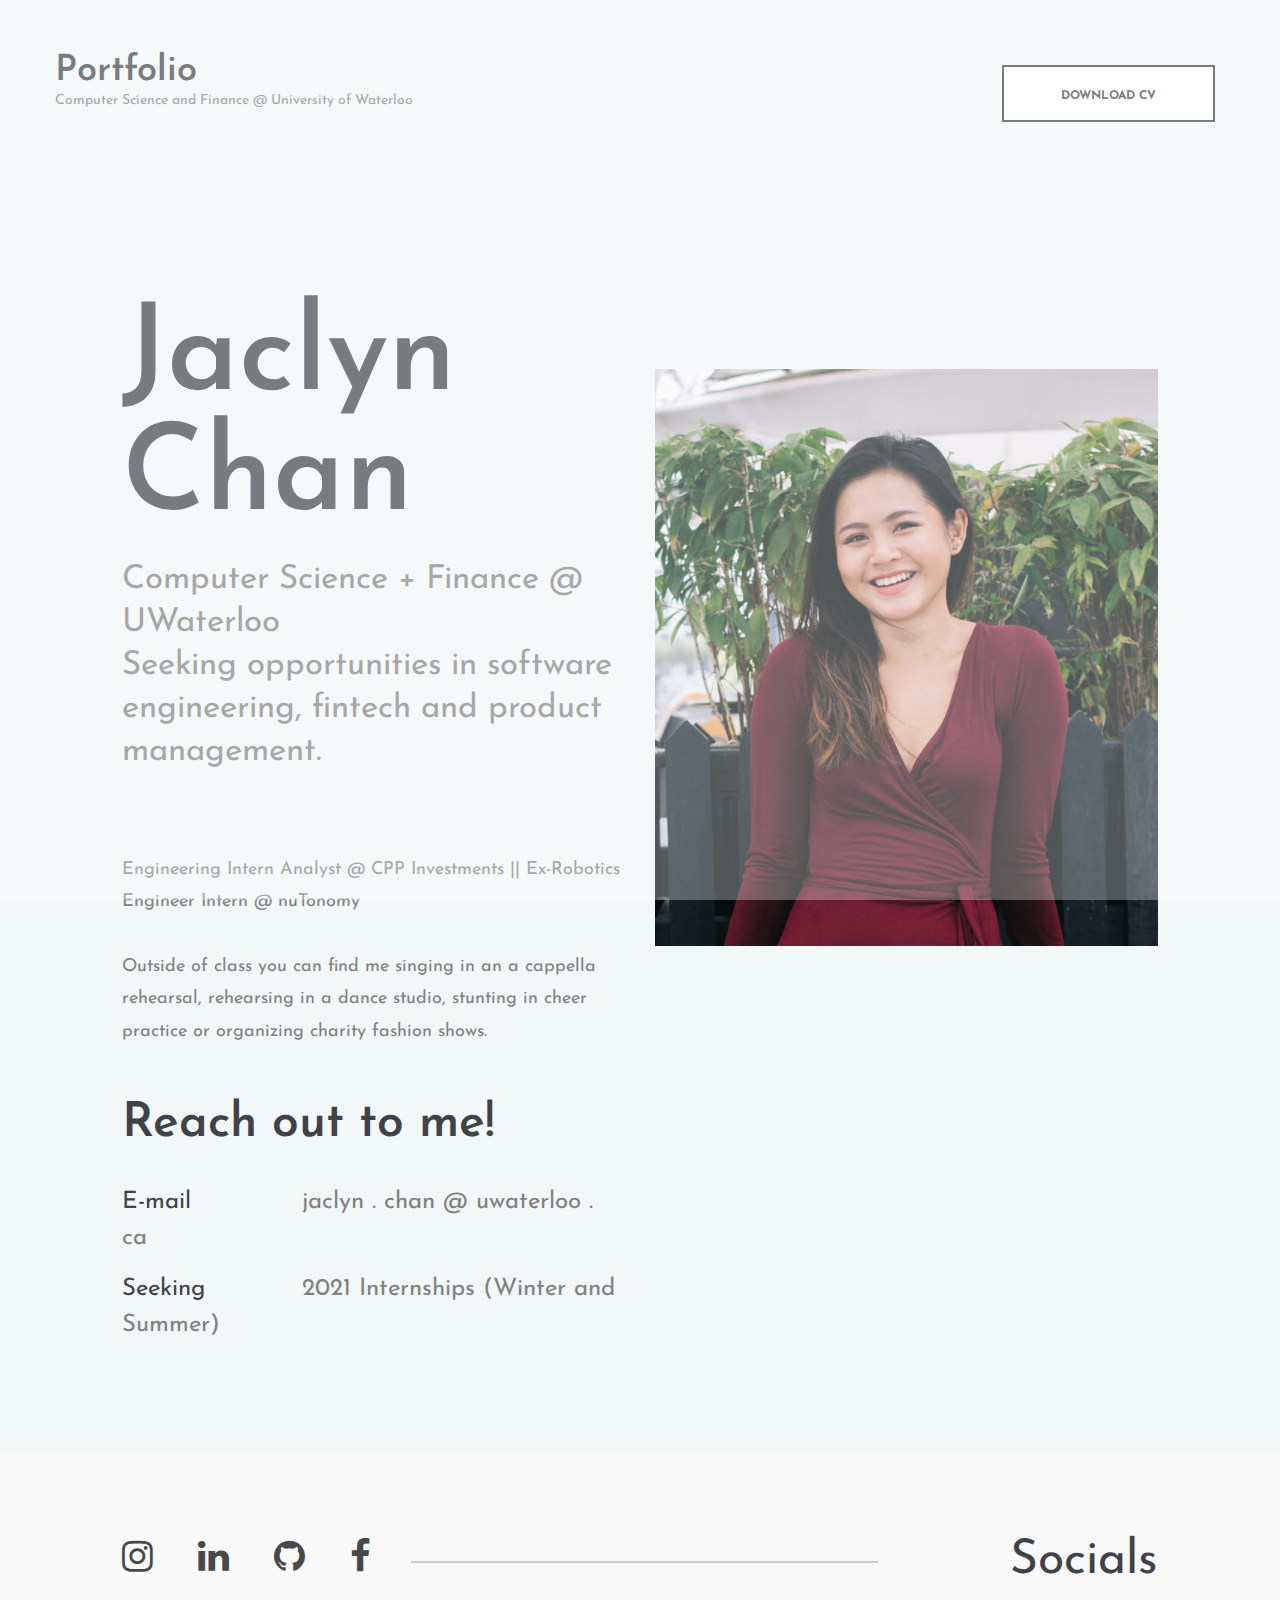
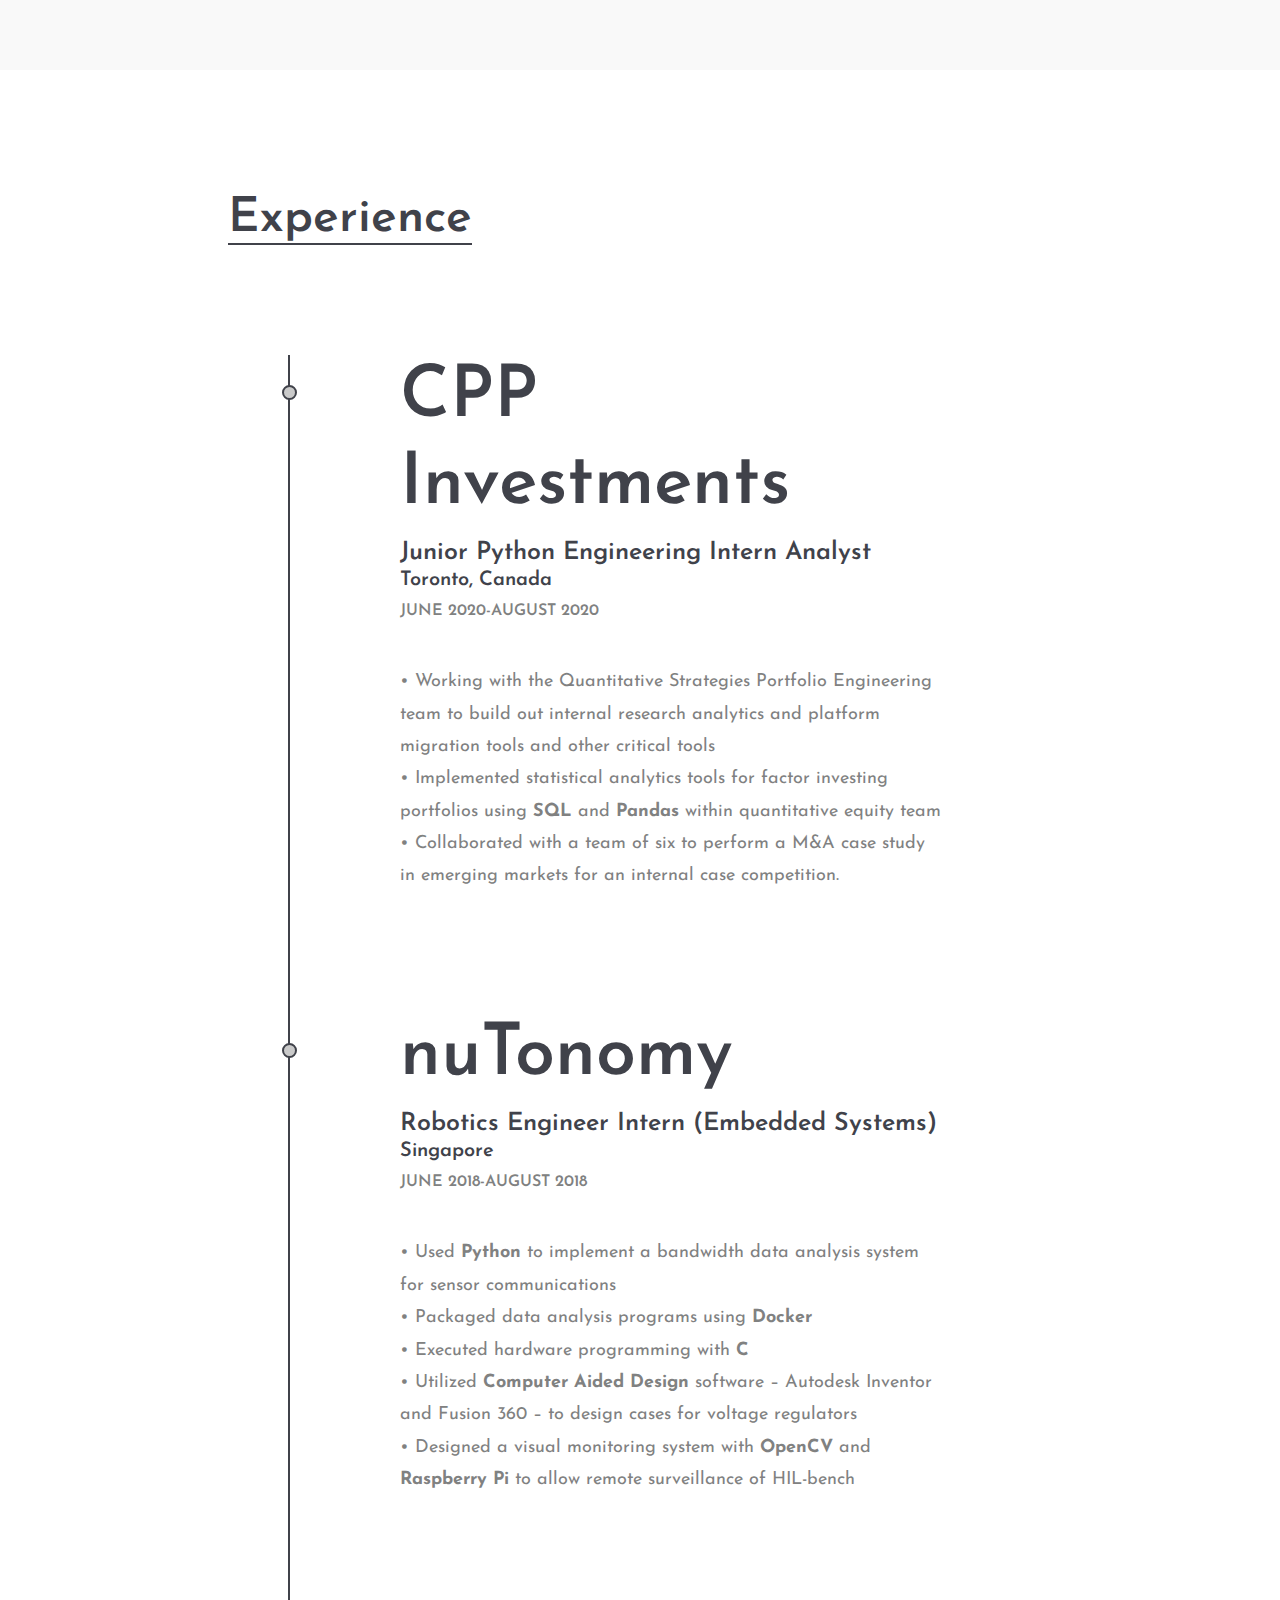
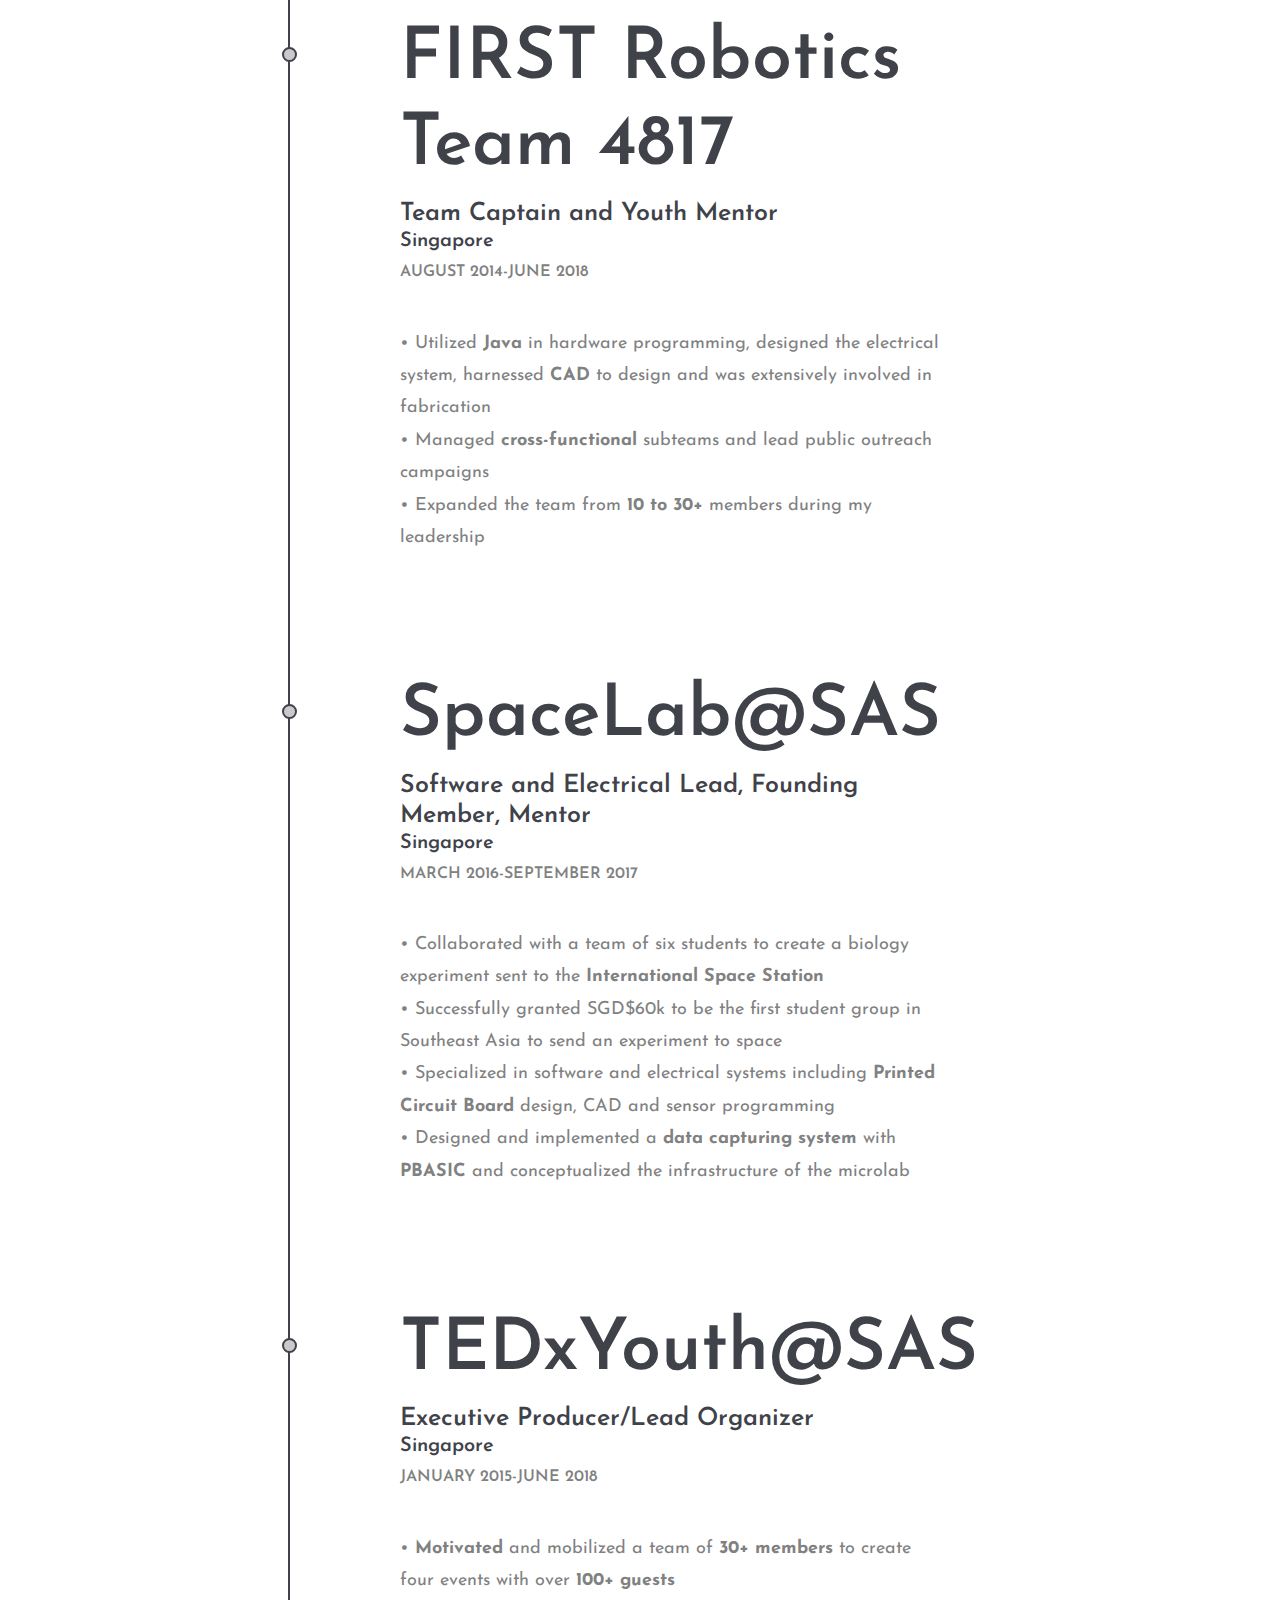
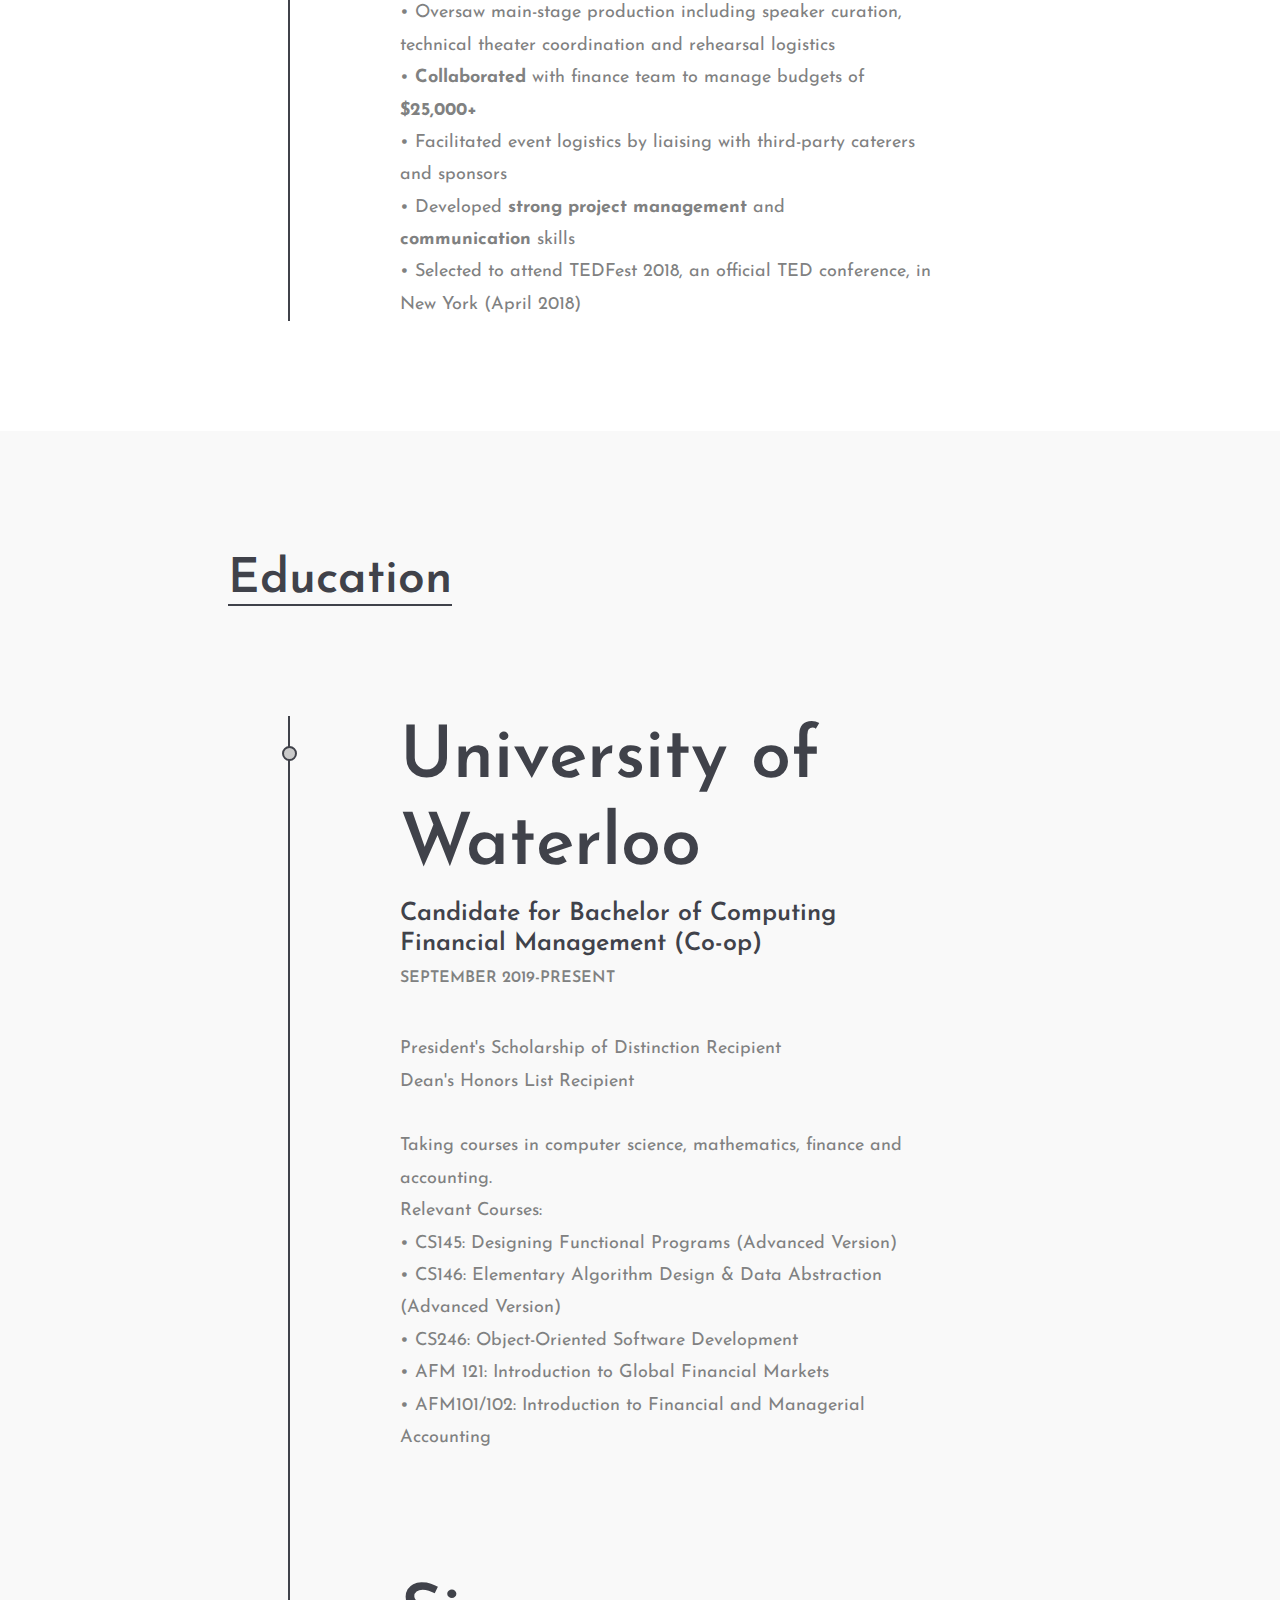
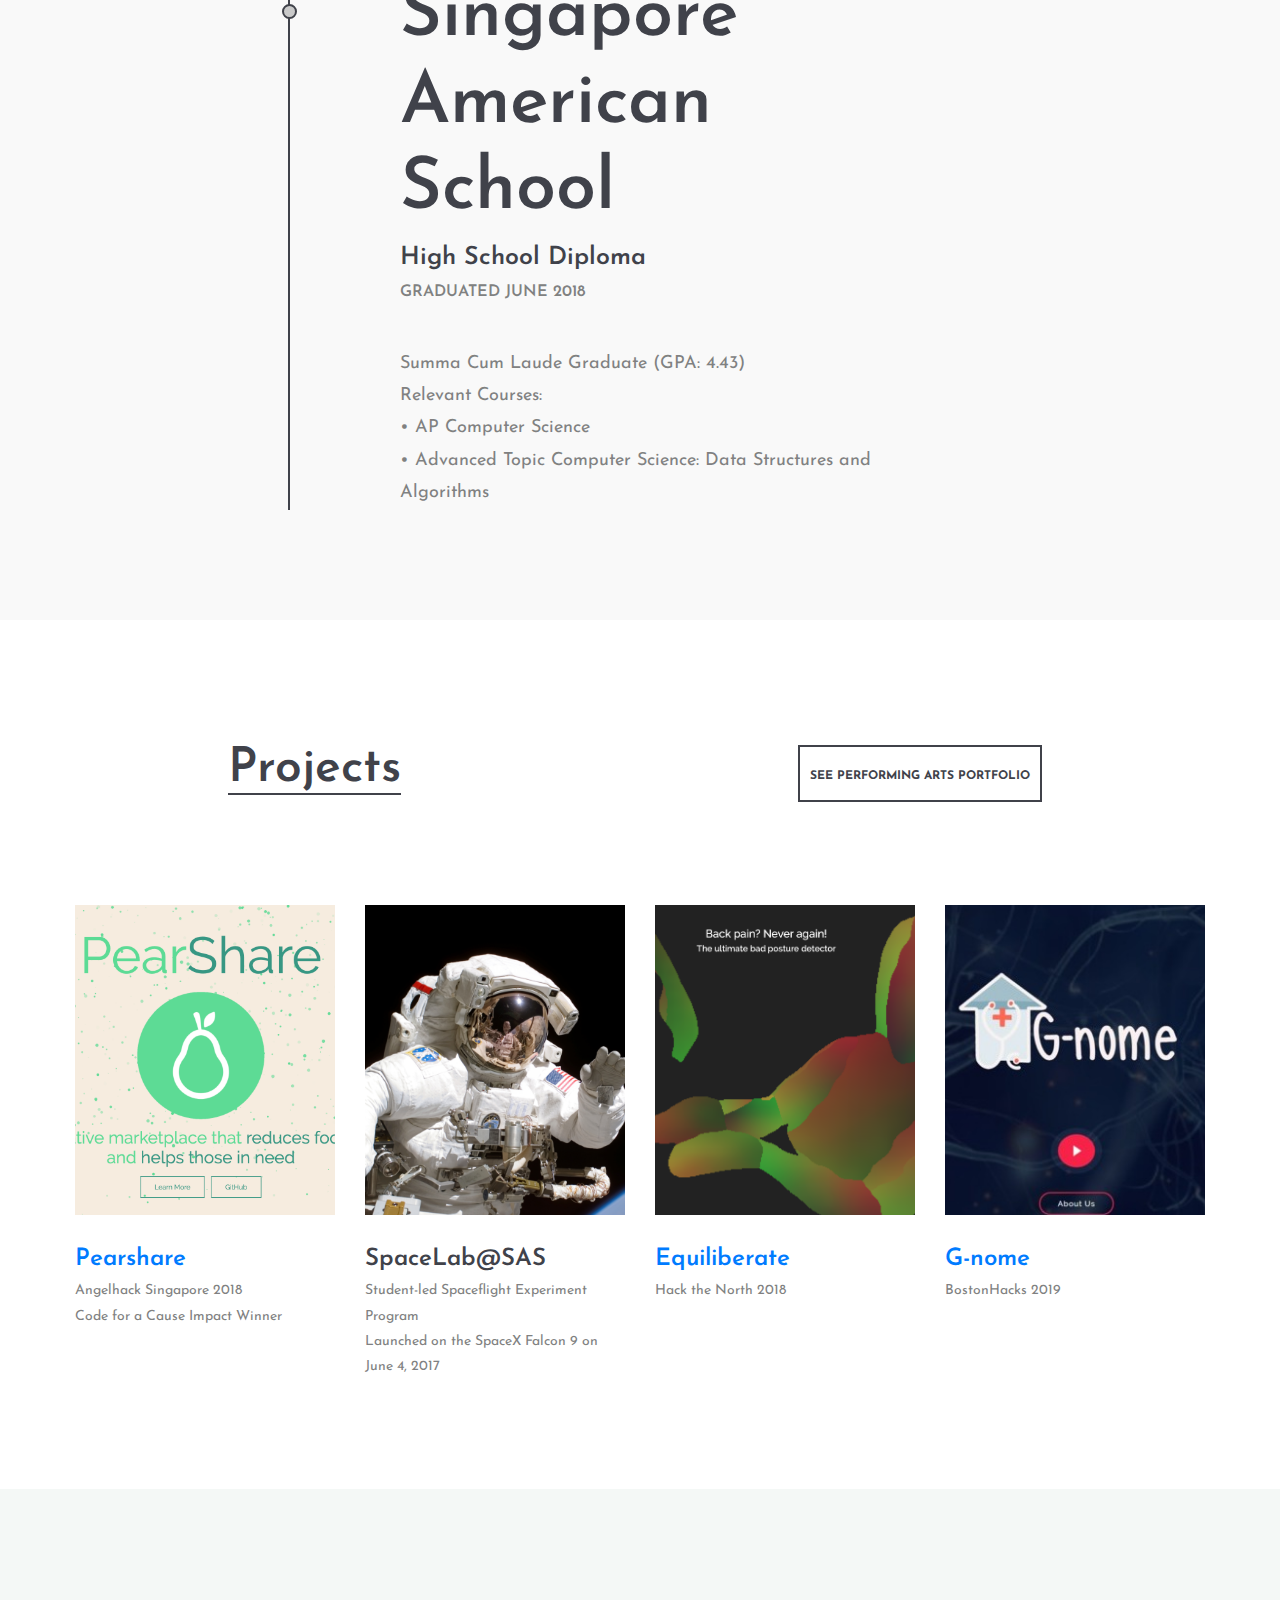
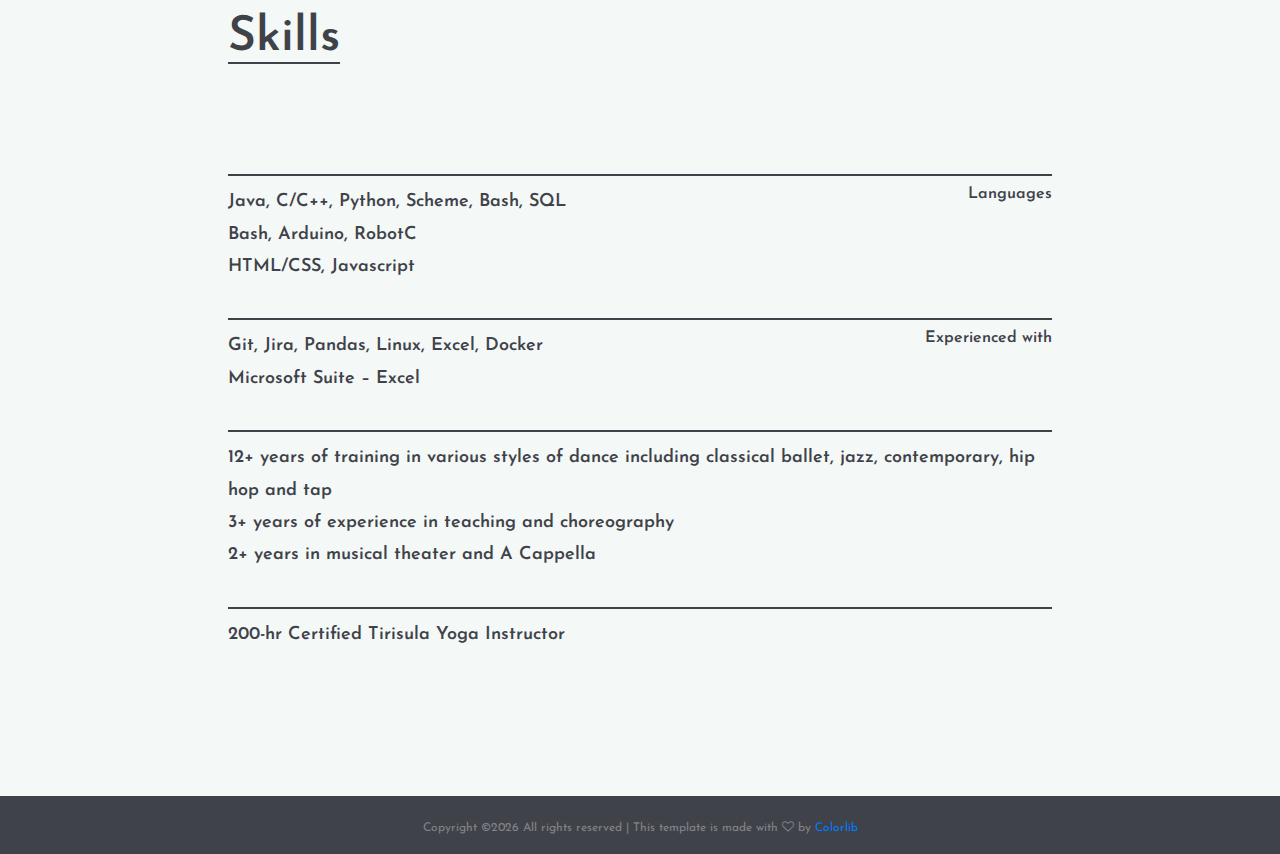
==== index.html @ e92b3ff6 "change website header" ====
<!DOCTYPE html>
<html lang="en">
<head>
	<title>Jaclyn Chan's - CV Resume</title>
	<meta name="google-site-verification" content="n_5dEijtmIEVz2BSFV0Hpmuuwn1wNsluKQ5rbD4t37M">
	<meta charset="UTF-8">
	<meta property='og:image' content="img/JaclynCover.jpg">
	<meta property='og:description' content='Jaclyn Chan's Portfolio– A computer science and finance student at the University of Waterloo">
	<meta name="description" content="Jaclyn Chan's Portfolio– A computer science and finance student at the University of Waterloo">
	<meta name="keywords" content="resume, Jaclyn, Chan, student, computer science, creative, html">
	<meta name="viewport" content="width=device-width, initial-scale=1.0">
	<!-- Favicon -->   
	<link href="img/favicon.ico" rel="shortcut icon"/>

	<!-- Google Fonts -->
	<link href="https://fonts.googleapis.com/css?family=Josefin+Sans:400,400i,600,600i,700" rel="stylesheet">

	<!-- Stylesheets -->
	<link rel="stylesheet" href="css/bootstrap.min.css"/>
	<link rel="stylesheet" href="css/font-awesome.min.css"/>
	<link rel="stylesheet" href="css/flaticon.css"/>
	<link rel="stylesheet" href="css/owl.carousel.css"/>
	<link rel="stylesheet" href="css/magnific-popup.css"/>
	<link rel="stylesheet" href="css/style.css"/>


	<!--[if lt IE 9]>
	  <script src="https://oss.maxcdn.com/html5shiv/3.7.2/html5shiv.min.js"></script>
	  <script src="https://oss.maxcdn.com/respond/1.4.2/respond.min.js"></script>
	<![endif]-->

</head>
<body>
	<!-- Page Preloder -->
	<div id="preloder">
		<div class="loader"></div>
	</div>
	
	<!-- Header section start -->
	<header class="header-section">
		<div class="container-fluid">
			<div class="row">
				<div class="col-md-4">
					<div class="site-logo">
						<h2><a href="#">Portfolio</a></h2>
						<p>Computer Science and Finance @ University of Waterloo</p>
					</div>
				</div>
				<div class="col-md-8 text-md-right header-buttons">
					<a href="files/resume.pdf" class="site-btn">Download CV</a>
					<!--- <a href="https://jaclynchan.wixsite.com/home/portfolio" class="site-btn">Performing Arts Portfolio</a> -->
				</div>
			</div>
		</div>
	</header>
	<!-- Header section end -->

	<!-- Hero section start -->
	<section class="hero-section spad">
		<div class="container-fluid">
			<div class="row">
				<div class="col-xl-10 offset-xl-1">
					<div class="row">
						<div class="col-lg-6">
							<div class="hero-text">
								<h2>Jaclyn Chan</h2>
								<p>Computer Science + Finance @ UWaterloo<br> Seeking opportunities in software engineering, fintech and product management.</p>

								</div>
								<p class="mb-5">Engineering Intern Analyst @ CPP Investments || Ex-Robotics Engineer Intern @ nuTonomy 
									<br> <br>Outside of class you can find me singing in an a cappella rehearsal, rehearsing in a dance studio, stunting in cheer practice or organizing charity fashion shows. </p>
							<div class="hero-info">
								<h2>Reach out to me!</h2>
								<ul>
									<!--- <li><span>Currently in</span>Singapore</li> -->
									<li><span>E-mail</span>jaclyn . chan @ uwaterloo . ca</li>
									<li><span>Seeking</span>2021 Internships (Winter and Summer)</li>
								</ul>
							</div>
						</div>
						<div class="col-lg-6">
							<figure class="hero-image">
								<img src="img/JaclynCover.jpg" alt="5">
							</figure>
						</div>
					</div>
				</div>
			</div>
		</div>
	</section>
	<!-- Hero section end -->

	<!-- Social links section start -->
	<div class="social-section">
		<div class="container-fluid">
			<div class="row">
				<div class="col-xl-10 offset-xl-1">
					<div class="social-link-warp">
						<div class="social-links">
							<a href="https://www.instagram.com/straightupraspberry/"><i class="fa fa-instagram"></i></a>
							<a href="https://www.linkedin.com/in/jaclyndchan/"><i class="fa fa-linkedin"></i></a>
							<a href="https://github.com/straightupjac"><i class="fa fa-github"></i></a>
							<a href="https://www.facebook.com/straightupjac"><i class="fa fa-facebook"></i></a>
							
						</div>
						<h2 class="hidden-md hidden-sm">Socials</h2>
					</div>
				</div>
			</div>
		</div>
	</div>	
	<!-- Social links section end -->

	<!-- Resume section start -->
	<section class="resume-section spad">
		<div class="container-fluid">
			<div class="row">
				<div class="col-xl-7 offset-xl-2">
					<div class="section-title">
						<h2>Experience</h2>
					</div>
					<ul class="resume-list">
						<li>
							<h2>CPP Investments</h2>
							<h3>Junior Python Engineering Intern Analyst</h3>
							<h5>Toronto, Canada</h5>
							<h4>June 2020-August 2020</h4>
							<p>&bull; Working with the Quantitative Strategies Portfolio Engineering team to build out internal research analytics and platform migration tools and other critical tools</p>
							<p>&bull; Implemented statistical analytics tools for factor investing portfolios using <strong>SQL</strong> and <strong>Pandas</strong> within quantitative equity team</p>
							<p>&bull; Collaborated with a team of six to perform a M&A case study in emerging markets for an internal case competition.</p>
						</li>
						<li>
							<h2>nuTonomy</h2>
							<h3>Robotics Engineer Intern (Embedded Systems)</h3>
							<h5>Singapore</h5>
							<h4>June 2018-August 2018</h4>
							<p>&bull; Used<strong> Python</strong> to implement a bandwidth data analysis system for sensor communications&nbsp;</p>
							<p>&bull; Packaged data analysis programs using <strong>Docker</strong></p>
							<p>&bull; Executed hardware programming with<strong> C</strong></p>
							<p>&bull; Utilized <strong>Computer Aided Design</strong> software – Autodesk Inventor and Fusion 360 – to design cases for voltage regulators</p>
							<p>&bull; Designed a visual monitoring system with <strong>OpenCV</strong> and <strong>Raspberry Pi</strong> to allow remote surveillance of HIL-bench</p>
						</li>
						<li>
							<h2>FIRST Robotics Team 4817</h2>
							<h3>Team Captain and Youth Mentor</h3>
							<h5>Singapore</h5>
							<h4>August 2014-June 2018</h4>
							<p>&bull; Utilized&nbsp;<strong>Java</strong>&nbsp;in hardware programming, designed the electrical system, harnessed <strong>CAD</strong> to design and was extensively involved in fabrication</p>
							<p>&bull; Managed&nbsp;<strong>cross-functional</strong>&nbsp;subteams and lead public outreach campaigns</p>
							<p>&bull; Expanded the team from <strong>10 to 30+</strong> members during my leadership</p>
						</li>
							<li>
							<h2>SpaceLab@SAS</h2>
							<h3>Software and Electrical Lead, Founding Member, Mentor</h3>
							<h5>Singapore</h5>
							<h4>March 2016-September 2017</h4>
							<p>&bull; Collaborated with a team of six students to create a biology experiment sent to the <strong>International Space Station</strong></p>
							<p>&bull; Successfully granted <stong>SGD$60k</stong> to be the first student group in Southeast Asia to send an experiment to space</p>
						<p>&bull; Specialized in software and electrical systems including <strong>Printed Circuit Board</strong> design, CAD and sensor programming</p>
					<p>&bull; Designed and implemented a <strong>data capturing system</strong> with <strong>PBASIC</strong> and conceptualized the infrastructure of the microlab</p>
						</li>
						<li>
							<h2>TEDxYouth@SAS</h2>
							<h3>Executive Producer/Lead Organizer</h3>
							<h5>Singapore</h5>
							<h4>January 2015-June 2018</h4>
							<p>&bull; <strong>Motivated</strong> and mobilized a team of <strong>30+ members</strong> to create four events with over <strong>100+ guests</strong></p>
							<p>&bull; Oversaw main-stage production including speaker curation, technical theater coordination and rehearsal logistics</p>
						<p>&bull;&nbsp;<strong>Collaborated</strong>&nbsp;with finance team to manage budgets of <strong>$25,000+</strong></p>
						<p>&bull; Facilitated event logistics by liaising with third-party caterers and sponsors</p>
						<p>&bull; Developed <strong>strong project management</strong> and <strong>communication</strong>&nbsp;skills</p>
						<p>&bull; Selected to attend TEDFest 2018, an official TED conference, in New York (April 2018)</p>
						</li>
					</ul>
				</div>
			</div>
		</div>
	</section>
	<!-- Resume section end -->

	<!-- Resume section start -->
	<section class="resume-section with-bg spad">
		<div class="container-fluid">
			<div class="row">
				<div class="col-xl-7 offset-xl-2">
					<div class="section-title">
						<h2>Education</h2>
					</div>
					<ul class="resume-list">
						<li>
							<h2>University of Waterloo</h2>
							<h3>Candidate for Bachelor of Computing Financial Management (Co-op)</h3>
							<h4>September 2019-Present</h4>
						<p>President's Scholarship of Distinction Recipient</p>
<p>Dean's Honors List Recipient</p>
<p><br />Taking courses in computer science, mathematics, finance and accounting.</p>
<p>Relevant Courses:</p>
<p>&bull; CS145: Designing Functional Programs (Advanced Version)</p>
<p>&bull; CS146: Elementary Algorithm Design &amp; Data Abstraction (Advanced Version)</p>
<p>&bull; CS246: Object-Oriented Software Development </p>
<p>&bull; AFM 121: Introduction to Global Financial Markets</p>
<p>&bull; AFM101/102: Introduction to Financial and Managerial Accounting&nbsp;</p>
						</li>
						<li>
							<h2>Singapore American School</h2>
							<h3>High School Diploma</h3>
							<h4>Graduated June 2018</h4>
							<p>Summa Cum Laude Graduate (GPA: 4.43)</p>
<p>Relevant Courses:<br />&bull; AP Computer Science<br />&bull; Advanced Topic Computer Science: Data Structures and Algorithms</p>
						</li>
					</ul>
				</div>
			</div>
		</div>
	</section>
	<!-- Resume section end -->

	<!-- Portfolio section start -->
	<section class="portfolio-section spad">
		<div class="container-fluid">
			<div class="row">
				<div class="col-xl-4 col-md-8 offset-xl-2 ">
					<div class="section-title">
						<h2>Projects</h2>
					</div>
				</div>
				<div class="col-md-4 text-md-right">
					<a href="https://jaclynchan.wixsite.com/home/portfolio" class="site-btn mb-5">See Performing Arts Portfolio</a>
				</div>
			</div>
			<div class="portfolio-warp">
				<div class="row">
					<div class="col-xl-3 col-lg-6 col-md-6">
						<div class="portfolio-item">
							<a href="files/pearshare.png" class="set-bg port-pic" data-setbg="files/pearshare.png"></a>
							<h2 href= "https://pearshare.github.io/" ><a href="https://pearshare.github.io">Pearshare</a></h2>
							<p>Angelhack Singapore 2018</p><p>Code for a Cause Impact Winner</p>
						</div>
					</div>
					<div class="col-xl-3 col-lg-6 col-md-6">
						<div class="portfolio-item">
							<a href="files/spacelab.png" class="set-bg port-pic" data-setbg="files/spacelab.png"></a>
							<h2>SpaceLab@SAS</h2>
							<p>Student-led Spaceflight Experiment Program</p>
							<p>Launched on the SpaceX Falcon 9 on June 4, 2017 </p>
						</div>
					</div>
					<div class="col-xl-3 col-lg-6 col-md-6">
						<div class="portfolio-item">
							<a href="files/equiliberate2.png" class="set-bg port-pic" data-setbg="files/equiliberate4.png"></a>
							<h2><a href="https://devpost.com/software/htn2018">Equiliberate</a></h2>
							<p>Hack the North 2018</p>
						</div>
					</div>
					<div class="col-xl-3 col-lg-6 col-md-6">
						<div class="portfolio-item">
							<a href="files/G-nomelogo.jpg" class="set-bg port-pic" data-setbg="files/G-nomelogo.jpg"></a>
							<h2><a href="https://devpost.com/software/g-nome-6d3x8p">G-nome</a></h2>
							<p>BostonHacks 2019</p>
						</div>
					</div>
				</div>
			</div>
		</div>
	</section>
	<!-- Portfolio section end -->

    <!-- Extra section start -->
	<section class="skills-section spad">
		<div class="container-fluid">
			<div class="row">
				<div class="col-xl-8 offset-xl-2">
					<div class="section-title">
						<h2>Skills</h2>
					</div>
						<div class="skills">
								<div class="single-progress-item">
									<div class="progress-bar-style" data-progress="90">
										<div class="bar-inner" style="width:100%">
											<span>Languages</span>
										</div>
									</div>
									<p>Java, C/C++, Python, Scheme, Bash, SQL</p>
									<p>Bash, Arduino, RobotC</p>
									<p>HTML/CSS, Javascript</p>
	
								</div>
								<div class="single-progress-item">
									<div class="progress-bar-style" data-progress="70">
										<div class="bar-inner" style="width:100%">
											<span>Experienced with</span>
										</div>
									</div>
									<p>Git, Jira, Pandas, Linux, Excel, Docker</p>
									<p>Microsoft Suite –  Excel</p>
								</div>
								<div class="single-progress-item">
									<div class="progress-bar-style" data-progress="70">
										<div class="bar-inner" style="width:100%">
											<span></span>
										</div>
									</div>
									<p>12+ years of training in various styles of dance including classical ballet, jazz, contemporary, hip hop and tap</p>
									<p>3+ years of experience in teaching and choreography</p>
									<p>2+ years in musical theater and A Cappella </p>
								</div>
								<div class="single-progress-item">
									<div class="progress-bar-style" data-progress="70">
										<div class="bar-inner" style="width:100%">
											<span></span>
										</div>
									</div>
									<p>200-hr Certified Tirisula Yoga Instructor</p>
								</div>
							</div>					
				</div>
			</div>
		</div>
	</section>
	<!-- Extra section end -->

	<!-- Footer section start -->
	<footer class="footer-section">
		<div class="container text-center">
			<div class="copyright"><!-- Link back to Colorlib can't be removed. Template is licensed under CC BY 3.0. -->
Copyright &copy;<script>document.write(new Date().getFullYear());</script> All rights reserved | This template is made with <i class="fa fa-heart-o" aria-hidden="true"></i> by <a href="https://colorlib.com" target="_blank">Colorlib</a>
<!-- Link back to Colorlib can't be removed. Template is licensed under CC BY 3.0. -->
</div>
		</div>
	</footer>
	<!-- Footer section end -->

	<!--====== Javascripts & Jquery ======-->
	<script src="js/jquery-2.1.4.min.js"></script>
	<script src="js/bootstrap.min.js"></script>
	<script src="js/owl.carousel.min.js"></script>
	<script src="js/magnific-popup.min.js"></script>
	<script src="js/circle-progress.min.js"></script>
	<script src="js/main.js"></script>
</body>
</html>
---- css/flaticon.css ----
/*
  	Flaticon icon font: Flaticon
  	Creation date: 11/12/2017 08:10
  	*/

@font-face {
  font-family: "Flaticon";
  src: url("../icon-fonts/Flaticon.eot");
  src: url("../icon-fonts/Flaticon.eot?#iefix") format("embedded-opentype"),
       url("../icon-fonts/Flaticon.woff") format("woff"),
       url(".../icon-fonts/Flaticon.ttf") format("truetype"),
       url("../icon-fonts/Flaticon.svg#Flaticon") format("svg");
  font-weight: normal;
  font-style: normal;
}

@media screen and (-webkit-min-device-pixel-ratio:0) {
  @font-face {
    font-family: "Flaticon";
    src: url("../icon-fonts/Flaticon.svg#Flaticon") format("svg");
  }
}

[class^="flaticon-"]:before, [class*=" flaticon-"]:before,
[class^="flaticon-"]:after, [class*=" flaticon-"]:after {   
  font-family: Flaticon;
  font-style: normal;
}

.flaticon-001-yoga:before { content: "\f100"; }
.flaticon-002-writing:before { content: "\f101"; }
.flaticon-003-weightlifting:before { content: "\f102"; }
.flaticon-004-cinema:before { content: "\f103"; }
.flaticon-005-game-console:before { content: "\f104"; }
.flaticon-006-swimming:before { content: "\f105"; }
.flaticon-007-sports:before { content: "\f106"; }
.flaticon-008-karaoke:before { content: "\f107"; }
.flaticon-009-sewing-2:before { content: "\f108"; }
.flaticon-010-snorkel:before { content: "\f109"; }
.flaticon-011-reading:before { content: "\f10a"; }
.flaticon-012-quilt:before { content: "\f10b"; }
.flaticon-013-chess-1:before { content: "\f10c"; }
.flaticon-014-poker:before { content: "\f10d"; }
.flaticon-015-photo-camera:before { content: "\f10e"; }
.flaticon-016-canvas:before { content: "\f10f"; }
.flaticon-017-model:before { content: "\f110"; }
.flaticon-018-music-player:before { content: "\f111"; }
.flaticon-019-knitting:before { content: "\f112"; }
.flaticon-020-kite:before { content: "\f113"; }
.flaticon-021-necklace:before { content: "\f114"; }
.flaticon-022-hiking:before { content: "\f115"; }
.flaticon-023-toast:before { content: "\f116"; }
.flaticon-024-gardening:before { content: "\f117"; }
.flaticon-025-fishing:before { content: "\f118"; }
.flaticon-026-sewing-1:before { content: "\f119"; }
.flaticon-027-drum-set:before { content: "\f11a"; }
.flaticon-028-sewing:before { content: "\f11b"; }
.flaticon-029-dancing:before { content: "\f11c"; }
.flaticon-030-crossword:before { content: "\f11d"; }
.flaticon-031-crochet:before { content: "\f11e"; }
.flaticon-032-cooking:before { content: "\f11f"; }
.flaticon-033-coin:before { content: "\f120"; }
.flaticon-034-pottery:before { content: "\f121"; }
.flaticon-035-tent:before { content: "\f122"; }
.flaticon-036-chess:before { content: "\f123"; }
---- css/style.css ----
/* =================================
------------------------------------
  Civic - CV Resume
  Version: 1.0
 ------------------------------------ 
 ====================================*/

/*----------------------------------------*/
/* Template default CSS
/*----------------------------------------*/
html,
body {
	height: 100%;
	font-family: 'Josefin Sans', sans-serif;
}

h1,
h2,
h3,
h4,
h5,
h6 {
	color: #40424a;
	margin: 0;
	font-weight: 600;
	font-family: 'Josefin Sans', sans-serif;
}

h2 {
	font-size: 48px;
}

h3 {
	font-size: 25px;
}

p {
	font-size: 18px;
	color: #808181;
	line-height: 1.8;
}

img {
	max-width: 100%;
}

input:focus,
select:focus,
button:focus,
textarea:focus {
	outline: none;
}

a:hover,
a:focus {
	text-decoration: none;
	outline: none;
}

ul,
ol {
	padding: 0;
	margin: 0;
}

/*---------------------
	Helper CSS
-----------------------*/
.spad {
	padding-top: 125px;
	padding-bottom: 110px;
}

.section-title h2 {
	display: inline-block;
	position: relative;
	margin-bottom: 110px;
	padding-bottom: 2px;
	line-height: normal;
}

.section-title h2:after {
	position: absolute;
	content: '';
	width: 100%;
	height: 2px;
	left: 0;
	bottom: 0;
	background: #40424a;
}

.set-bg {
	background-repeat: no-repeat;
	background-size: cover;
}

/*------------------------
  Common Elements
--------------------------*/

/* Preloder */
#preloder {
	position: fixed;
	width: 100%;
	height: 100%;
	top: 0;
	left: 0;
	z-index: 999999;
	background: #fff;
}

.loader {
	width: 30px;
	height: 30px;
	border: 3px solid #000;
	position: absolute;
	top: 50%;
	left: 50%;
	margin-top: -13px;
	margin-left: -13px;
	border-radius: 60px;
	border-left-color: transparent;
	animation: loader 0.8s linear infinite;
	-webkit-animation: loader 0.8s linear infinite;
}

@keyframes loader {
	0% {
		-webkit-transform: rotate(0deg);
		        transform: rotate(0deg);
	}
	50% {
		-webkit-transform: rotate(180deg);
		        transform: rotate(180deg);
	}
	100% {
		-webkit-transform: rotate(360deg);
		        transform: rotate(360deg);
	}
}

@-webkit-keyframes loader {
	0% {
		-webkit-transform: rotate(0deg);
	}
	50% {
		-webkit-transform: rotate(180deg);
	}
	100% {
		-webkit-transform: rotate(360deg);
	}
}

/* Site Buttons */
.site-btn {
	display: inline-block;
	text-transform: uppercase;
	font-size: 12px;
	min-width: 213px;
	min-height: 20px;
	text-align: center;
	padding: 20px 10px 15px;
	position: relative;
	background-color: #fff;
	margin-right: 10px;
	border: 2px solid #40424a;
	color: #40424a;
	font-weight: 700;
}

.site-btn:hover {
	color: #40424a;
}

.circle-progress {
	text-align: center;
	padding-top: 30px;
	display: inline-block;
}

.circle-progress .prog-circle {
	margin-bottom: -155px;
}

.circle-progress canvas {
	-webkit-transform: rotate(90deg);
	-ms-transform: rotate(90deg);
	transform: rotate(90deg);
}

.circle-progress .progress-info {
	background: #f2f7f8;
	width: 127px;
	height: 127px;
	border-radius: 150px;
	margin: 0 auto;
	padding-top: 45px;
}

.circle-progress .progress-info h2 {
	font-size: 36px;
	color: #40424a !important;
}

.circle-progress .prog-title {
	text-align: center;
	margin-top: 55px;
}

.circle-progress .prog-title h3 {
	font-size: 16px;
	text-transform: uppercase;
}

.circle-progress .prog-title p {
	font-size: 15px;
	color: #808181 !important;
}

/* Image Popup */
.img-popup-warp .mfp-content,
.img-popup-warp.mfp-ready.mfp-removing .mfp-content {
	opacity: 0;
	-webkit-transform: scale(0.8);
	-ms-transform: scale(0.8);
	transform: scale(0.8);
	-webkit-transition: all 0.4s;
	-o-transition: all 0.4s;
	transition: all 0.4s;
}

.img-popup-warp.mfp-ready .mfp-content {
	opacity: 1;
	-webkit-transform: scale(1);
	-ms-transform: scale(1);
	transform: scale(1);
}

/* Fact box */
.fact-box {
	height: 375px;
	display: table;
	width: 100%;
	background: #40424a;
}

.fact-box.trans {
	background-color: transparent;
}

.fact-box .fact-content {
	display: table-cell;
	vertical-align: middle;
	text-align: center;
}

.fact-box .fact-content img {
	width: 60px;
	margin-bottom: 30px;
}

.fact-box .fact-content h2 {
	font-size: 36px;
	color: #fff;
}

.fact-box .fact-content p {
	color: #fff;
	margin-bottom: 0;
}

/* Progess bar */
.single-progress-item {
	margin-bottom: 35px;
	position: relative;
}

.single-progress-item p {
	color: #40424a;
	margin-bottom: 0;
	font-weight: 600;
}

.progress-bar-style {
	display: block;
	height: 2px;
	position: relative;
	width: 100%;
	margin-bottom: 10px;
}

.bar-inner {
	position: absolute;
	height: 100%;
	left: 0;
	top: 0;
	background: #40424a;
}

.bar-inner span {
	position: absolute;
	right: 0;
	bottom: -30px;
	color: #40424a;
	font-weight: 600;
}

/* Progress dots */
.language-progress {
	width: 100%;
	list-style: none;
}

.language-progress li {
	font-size: 24px;
	position: relative;
	padding-right: 150px;
	margin-bottom: 30px;
}

.language-progress .lan-prog {
	position: absolute;
	right: 0;
	top: 0;
}

.language-progress .lan-prog span {
	width: 12px;
	height: 12px;
	display: inline-block;
	margin-right: 18px;
	border-radius: 12px;
	background: #40424a;
}

.language-progress .lan-prog span.fade-ele {
	background: #cacaca;
}

/* Icon Box */
.icon-box {
	text-align: center;
	display: inline-block;
	margin-right: 60px;
}

.icon-box:last-child {
	margin-right: 0;
}

.icon-box i {
	font-size: 60px;
}

.icon-box p {
	color: #40424a;
}

.social-links a {
	-webkit-transition: all 0.3s;
	-o-transition: all 0.3s;
	transition: all 0.3s;
}

/*---------------------
	Header section
-----------------------*/
.header-section {
	padding: 50px 40px;
	background: #f2f7f8;
}

.site-logo h2 {
	font-size: 36px;
}

.site-logo h2 a {
	color: #40424a;
}

.site-logo p {
	font-size: 14px;
	line-height: normal;
}

.header-buttons a {
	margin-top: 15px;
}

/*---------------------
	Hero section
-----------------------*/
.hero-section {
	background: #f2f7f8;
}

.hero-text {
	margin-bottom: 80px;
}

.hero-text h2 {
	font-size: 170px;
	line-height: normal;
	margin-bottom: 20px;
}

.hero-text p {
	font-size: 33px;
	line-height: 1.3;
}

.hero-image {
	padding-top: 70px;
}

.hero-info h2 {
	margin-bottom: 30px;
}

.hero-info ul {
	list-style: none;
}

.hero-info ul li {
	font-size: 24px;
	color: #808181;
	margin-bottom: 15px;
}

.hero-info ul li span {
	color: #40424a;
	display: inline-block;
	min-width: 220px;
}

.hero-info ul li:last-child {
	margin-bottom: 0;
}

/*---------------------
	Social section
-----------------------*/
.social-section {
	background: #f9f9f9;
	padding: 80px 0;
}

.social-section .social-links {
	display: inline-block;
	background: #f9f9f9;
	position: relative;
	z-index: 5;
}

.social-section .social-links a {
	color: #484848;
	font-size: 36px;
	margin-right: 40px;
}

.social-section .social-link-warp {
	position: relative;
}

.social-section .social-link-warp h2 {
	display: inline-block;
	float: right;
	font-weight: 400;
	padding-left: 30px;
	background: #f9f9f9;
	position: relative;
	z-index: 5;
}

.social-section .social-link-warp:after {
	position: absolute;
	content: '';
	width: 50%;
	height: 2px;
	left: 23%;
	top: 50%;
	margin-top: 1px;
	background: #cbcbcb;
}

/*---------------------
	Resume section
----------------------*/
.resume-section.with-bg {
	background-repeat: no-repeat;
	background-size: cover;
	background: #f9f9f9;
}

.resume-list {
	list-style: none;
	margin-left: 60px;
	padding-left: 110px;
	border-left: 2px solid #40424a;
}

.resume-list li {
	margin-bottom: 120px;
	position: relative;
}

.resume-list li:last-child {
	margin-bottom: 0;
}

.resume-list li:after {
	position: absolute;
	content: '';
	width: 15px;
	height: 15px;
	border: 2px solid #40424a;
	border-radius: 50px;
	background: #cacaca;
	top: 30px;
	left: -118px;
}

.resume-list h2 {
	font-size: 72px;
	margin-bottom: 10px;
}

.resume-list h4 {
	font-size: 16px;
	text-transform: uppercase;
	color: #808181;
	margin-top: 10px;
	margin-bottom: 45px;
}

.resume-list p {
	margin-bottom: 0;
}

/*---------------------
	Review section
-----------------------*/
.review-slider {
	padding-left: 150px;
}

.review-slider .owl-dots {
	position: absolute;
	left: 50px;
	top: 70px;
}

.review-slider .owl-dots .owl-dot {
	width: 12px;
	height: 12px;
	border: 2px solid #40424a;
	border-radius: 50px;
	background: #cacaca;
	margin-bottom: 15px;
}

.review-slider .owl-dots .owl-dot.active {
	background: #40424a;
}

.single-review .qut {
	font-size: 120px;
	line-height: 0;
	color: #505259;
	margin-top: 60px;
}

.single-review p {
	margin-bottom: 40px;
}

.single-review h3 {
	font-size: 24px;
	margin-bottom: 10px;
}

.single-review h4 {
	font-size: 16px;
}

/*---------------------
	Portfolio section
----------------------*/
.portfolio-warp {
	padding: 0 60px;
}

.portfolio-item h2 {
	font-size: 24px;
	margin-bottom: 5px;
}

.portfolio-item p {
	font-size: 14px;
	margin-bottom: 0;
}

.portfolio-item .port-pic {
	margin-bottom: 30px;
	display: block;
	height: 480px;
	background: #333;
	background-position: center center;
	background-size: cover;
	overflow: hidden;
	position: relative;
}

.portfolio-item .port-pic:after {
	position: absolute;
	content: '';
	left: 0;
	bottom: 0;
	width: 100%;
	height: 0;
	background: #000;
	opacity: 0;
	z-index: 2;
	-webkit-transition: all 0.4s cubic-bezier(0.55, 0.09, 0.68, 0.53) 0s;
	-o-transition: all 0.4s cubic-bezier(0.55, 0.09, 0.68, 0.53) 0s;
	transition: all 0.4s cubic-bezier(0.55, 0.09, 0.68, 0.53) 0s;
}

.portfolio-item:hover .port-pic:after {
	opacity: 0.8;
	height: 100%;
	top: 0;
}

/*---------------------
	Skills Section
-----------------------*/

.skills-section{
	background: #F4F8F6;
}


/*---------------------
	Contact section
-----------------------*/
.contact-form {
	display: block;
	width: 100%;
}

.contact-form input {
	background-color: transparent;
	padding-left: 25px;
	height: 60px;
	width: 100%;
	border: none;
	border-bottom: 2px solid #cacaca;
	margin-bottom: 30px;
	font-size: 13px;
}

.contact-form textarea {
	padding-left: 25px;
	height: 200px;
	width: 100%;
	border: none;
	border-bottom: 2px solid #cacaca;
	margin-bottom: 30px;
	font-size: 13px;
	background-color: transparent;
}

.contact-form ::-webkit-input-placeholder {
	font-style: italic;
}

.contact-form :-ms-input-placeholder {
	font-style: italic;
}

.contact-form ::-ms-input-placeholder {
	font-style: italic;
}

.contact-form ::placeholder {
	font-style: italic;
}

/*---------------------
	Footer section
-----------------------*/
.footer-section {
	background: #40424a;
	padding: 20px 0;
}

.copyright {
	padding-top: 5px;
	font-size: 12px;
	color: #838488;
	line-height: normal;
}

/*---------------------
	Home 2 Style
-----------------------*/
.home-two-style {
	background-image: url(../img/home-2-bg.png);
	background-repeat: no-repeat;
	background-size: cover;
	background-position: top center;
	background-color: #009fff;
}

.home-two-style .header-section,
.home-two-style .hero-section,
.home-two-style .social-section,
.home-two-style .review-slider .owl-dots .owl-dot,
.home-two-style .site-btn,
.home-two-style .fact-box,
.home-two-style .social-links,
.home-two-style .social-section .social-link-warp h2 {
	background-color: transparent;
}

.home-two-style h1,
.home-two-style h2,
.home-two-style h3,
.home-two-style h4,
.home-two-style h5,
.home-two-style h6,
.home-two-style p,
.home-two-style .site-logo h2 a,
.home-two-style .site-logo p,
.home-two-style .hero-info ul li,
.home-two-style .hero-info ul li span,
.home-two-style .single-review .qut,
.home-two-style .site-btn,
.home-two-style .social-section .social-links a,
.home-two-style .contact-form input,
.home-two-style .contact-form textarea,
.home-two-style .circle-progress .prog-title p,
.home-two-style .circle-progress .prog-title h3,
.home-two-style .circle-progress .progress-info h2 {
	color: #fff !important;
}

.home-two-style .section-title h2:after,
.home-two-style .review-slider .owl-dots .owl-dot.active {
	background: #fff;
}

.home-two-style .resume-list,
.home-two-style .resume-list li:after,
.home-two-style .review-slider .owl-dots .owl-dot,
.home-two-style .site-btn,
.home-two-style .contact-form input,
.home-two-style .contact-form textarea {
	border-color: #fff;
}

.home-two-style .hero-image {
	padding-left: 0px;
	padding-top: 200px;
}

.home-two-style .hero-image img {
	-webkit-box-shadow: 6px 20px 50px rgba(0, 0, 0, 0.5294117647);
	        box-shadow: 6px 20px 50px rgba(0, 0, 0, 0.5294117647);
}

.home-two-style .resume-list li:after {
	background: #009fff;
}

.home-two-style .circle-progress .progress-info {
	background: #50bcfd;
}

.home-two-style .fact-box {
	border: 2px solid #fff;
}

.home-two-style .fact-box.trans {
	border: none;
}

.home-two-style .footer-section {
	background: #3a4db4;
}

.home-two-style .contact-form ::-webkit-input-placeholder {
	color: #fff;
}

.home-two-style .contact-form :-ms-input-placeholder {
	color: #fff;
}

.home-two-style .contact-form ::-ms-input-placeholder {
	color: #fff;
}

.home-two-style .contact-form ::placeholder {
	color: #fff;
}

/*---------------------
	Home 3 Style
-----------------------*/
.home-three-style .main-left-area,
.home-four-style .main-left-area {
	background: #f2f7f8;
	padding-top: 200px;
	padding-right: 80px;
	padding-left: 80px;
}

.home-three-style .main-left-area .section-title h2,
.home-four-style .main-left-area .section-title h2 {
	margin-bottom: 120px;
}

.home-three-style .main-right-area,
.home-four-style .main-right-area {
	padding-top: 200px;
	padding-left: 110px;
}

.home-three-style .resume-list li,
.home-four-style .resume-list li {
	padding-left: 0;
}

.home-three-style .resume-list li:after,
.home-four-style .resume-list li:after {
	display: none;
}

.home-three-style .resume-list,
.home-four-style .resume-list {
	border-left: none;
	padding-left: 0;
	margin-left: 0;
}

.home-three-style .header-section,
.home-four-style .header-section {
	padding: 50px 80px;
	background: transparent;
	position: absolute;
	width: 100%;
	z-index: 1;
}

.home-three-style .hero-image,
.home-four-style .hero-image {
	margin-bottom: 100px;
}

.home-three-style .hero-text h2,
.home-four-style .hero-text h2 {
	font-size: 72px;
	margin-bottom: 40px;
}

.home-three-style .review-slider,
.home-four-style .review-slider {
	padding-left: 0;
}

.home-three-style .review-slider .owl-dots,
.home-four-style .review-slider .owl-dots {
	position: relative;
	left: 0;
	top: 0;
	padding-top: 50px;
}

.home-three-style .review-slider .owl-dots .owl-dot,
.home-four-style .review-slider .owl-dots .owl-dot {
	display: inline-block;
	margin-right: 15px;
	background: #cacaca;
	border: none;
}

.home-three-style .review-slider .owl-dots .owl-dot.active,
.home-four-style .review-slider .owl-dots .owl-dot.active {
	background: #40424a;
}

.home-three-style .skills,
.home-four-style .skills {
	max-width: 555px;
}

.home-three-style .fact-box.trans,
.home-four-style .fact-box.trans {
	margin-bottom: 80px;
}

.home-three-style .social-links,
.home-four-style .social-links {
	text-align: center;
	padding-bottom: 70px;
	padding-top: 120px;
}

.home-three-style .social-links a,
.home-four-style .social-links a {
	font-size: 30px;
	margin-right: 40px;
	color: #b9b9b9;
}

.home-three-style .social-links a:hover,
.home-four-style .social-links a:hover {
	color: #484848;
}

/*---------------------
	Home 4 Style
-----------------------*/
.home-four-style .site-logo h2 a,
.home-four-style .site-logo p {
	color: #fff;
}

.home-four-style .main-left-area {
	position: relative;
	/* Permalink - use to edit and share this gradient: http://colorzilla.com/gradient-editor/#481340+0,ff0f3c+100,ff0f3c+100 */
	background: #481340;
	/* Old browsers */
	/* FF3.6-15 */
	background: -webkit-linear-gradient(top, #481340 0%, #ff0f3c 100%, #ff0f3c 100%);
	/* Chrome10-25,Safari5.1-6 */
	background: -webkit-gradient(linear, left top, left bottom, from(#481340), color-stop(100%, #ff0f3c), to(#ff0f3c));
	background: -o-linear-gradient(top, #481340 0%, #ff0f3c 100%, #ff0f3c 100%);
	background: linear-gradient(to bottom, #481340 0%, #ff0f3c 100%, #ff0f3c 100%);
	/* W3C, IE10+, FF16+, Chrome26+, Opera12+, Safari7+ */
	filter: progid:DXImageTransform.Microsoft.gradient( startColorstr='#481340', endColorstr='#ff0f3c', GradientType=0);
	/* IE6-9 */
}

.home-four-style .main-left-area:after {
	position: absolute;
	content: "";
	width: 100%;
	height: 800px;
	top: 0;
	left: 0;
	background-image: url("../img/home-4-bg.png");
	background-repeat: no-repeat;
	background-size: cover;
}

.home-four-style .main-left-area h1,
.home-four-style .main-left-area h2,
.home-four-style .main-left-area h3,
.home-four-style .main-left-area h4,
.home-four-style .main-left-area h5,
.home-four-style .main-left-area h6,
.home-four-style .main-left-area p,
.home-four-style .main-left-area .hero-info ul li,
.home-four-style .main-left-area .hero-info ul li span,
.home-four-style .main-left-area .site-btn,
.home-four-style .main-left-area .social-section,
.home-four-style .main-left-area .social-links a,
.home-four-style .main-left-area .contact-form input,
.home-four-style .main-left-area .contact-form textarea,
.home-four-style .main-left-area .circle-progress .prog-title p,
.home-four-style .main-left-area .circle-progress .prog-title h3,
.home-four-style .main-left-area .circle-progress .progress-info h2,
.home-four-style .main-left-area .language-progress li {
	color: #fff !important;
}

.home-four-style .main-left-area .circle-progress .progress-info {
	background: rgba(255, 255, 255, 0.29);
}

.home-four-style .main-left-area .section-title h2:after,
.home-four-style .main-left-area .language-progress .lan-prog span {
	background: #fff;
}

.home-four-style .main-left-area .language-progress .lan-prog span.fade-ele {
	background: rgba(255, 255, 255, 0.29);
}

.home-four-style .main-left-area .fact-box {
	background-color: transparent;
	border: 2px solid #fff;
}

.home-four-style .main-left-area .fact-box.trans {
	border: none;
}

.home-four-style .main-left-area .intro-section {
	position: relative;
	z-index: 2;
}

.home-four-style .main-right-area .section-title h2:after,
.home-four-style .main-right-area .review-slider .owl-dots .owl-dot.active {
	background: #ff0f3c;
}

.home-four-style .main-right-area .resume-list h2,
.home-four-style .main-right-area .single-review .qut {
	color: #ff0f3c;
}

/*---------------------
	Home 5 Style
-----------------------*/
.home-five-style .header-section {
	padding: 50px 80px;
	background: transparent;
	position: absolute;
	width: 100%;
	z-index: 1;
}

.home-five-style .hero-section {
	padding-top: 70px;
}

.home-five-style .hero-section img {
	margin-bottom: 60px;
}

.home-five-style .hero-text h2 {
	font-size: 72px;
	margin-bottom: 40px;
}

.home-five-style .social-links {
	padding-top: 0px;
	text-align: center;
	padding-bottom: 70px;
}

.home-five-style .social-links a {
	font-size: 30px;
	margin-right: 40px;
	color: #b9b9b9;
}

.home-five-style .social-links a:hover {
	color: #484848;
}

.home-five-style .resume-list li {
	padding-left: 0;
}

.home-five-style .resume-list li:after {
	display: none;
}

.home-five-style .resume-list {
	border-left: none;
	padding-left: 0;
	margin-left: 0;
}

.home-five-style .review-slider {
	padding-left: 0;
}

.home-five-style .review-slider .owl-dots {
	position: relative;
	left: 0;
	top: 0;
	padding-top: 50px;
}

.home-five-style .review-slider .owl-dots .owl-dot {
	display: inline-block;
	margin-right: 15px;
	background: #cacaca;
	border: none;
}

.home-five-style .review-slider .owl-dots .owl-dot.active {
	background: #40424a;
}

.home-five-style .circle-progress {
	padding-top: 0;
}

/*---------------------
	Home 6 Style
-----------------------*/
.home-six-style .site-logo h2 a,
.home-six-style .site-logo p,
.home-six-style .hero-text h2,
.home-six-style .hero-text p,
.home-six-style .social-links a {
	color: #fff;
}

.home-six-style .resume-list h2,
.home-six-style .icon-box i,
.home-six-style .single-review .qut {
	color: #009fff;
}

.home-six-style .section-title h2:after,
.home-six-style .fact-box,
.home-six-style .review-slider .owl-dots .owl-dot.active,
.home-six-style .language-progress .lan-prog span {
	background: #009fff;
}

.home-six-style .language-progress .lan-prog span.fade-ele {
	background: #cacaca;
}

.home-six-style .header-section {
	padding: 50px 80px;
	background: transparent;
	position: absolute;
	width: 100%;
	z-index: 1;
}

.home-six-style .hero-section {
	background: #009fff;
	padding-top: 70px;
}

.home-six-style .hero-section img {
	margin-bottom: 60px;
}

.home-six-style .hero-text h2 {
	font-size: 72px;
	margin-bottom: 40px;
}

.home-six-style .social-links {
	padding-top: 0px;
	text-align: center;
	padding-bottom: 70px;
}

.home-six-style .social-links a {
	font-size: 30px;
	margin-right: 40px;
	color: #b9b9b9;
}

.home-six-style .social-links a:hover {
	color: #484848;
}

.home-six-style .resume-list li {
	padding-left: 0;
}

.home-six-style .resume-list li:after {
	display: none;
}

.home-six-style .resume-list {
	border-left: none;
	padding-left: 0;
	margin-left: 0;
}

.home-six-style .review-slider {
	padding-left: 0;
}

.home-six-style .review-slider .owl-dots {
	position: relative;
	left: 0;
	top: 0;
	padding-top: 50px;
}

.home-six-style .review-slider .owl-dots .owl-dot {
	display: inline-block;
	margin-right: 15px;
	background: #cacaca;
	border: none;
}

.home-six-style .circle-progress {
	padding-top: 0;
}

.info-section {
	background: #40424a;
	padding: 60px 0;
}

.info-section .hero-info ul li {
	color: #fff;
}

.info-section .hero-info ul li span {
	color: #fff;
}


/* ===========================
  Responsive
==============================*/
@media only screen and (max-width: 1730px) {
	.home-two-style .social-section .social-link-warp:after {
		display: none;
	}
}

@media only screen and (max-width: 1600px) {
	.hero-text h2 {
		font-size: 120px;
	}
}

@media only screen and (max-width: 1450px) {
	.home-five-style .header-section {
		position: relative;
		background: #f2f7f8;
	}
	.home-six-style .header-section {
		position: relative;
		background: #009fff;
	}
}

@media only screen and (max-width: 1366px) and (min-width: 1200px) {
	.home-five-style .header-section {
		position: relative;
		background: #f2f7f8;
	}
	.container-warp {
		min-width: 80%;
		margin-left: 10%;
	}
	.hero-info ul li span {
		min-width: 180px;
	}
	.portfolio-item .port-pic {
		height: 310px;
	}
	.home-three-style .header-section {
		padding: 50px 30px;
	}
	.home-three-style .main-left-area {
		padding-right: 30px;
		padding-left: 30px;
	}
	.home-three-style .main-right-area {
		padding-left: 100px;
	}
}

/* Medium screen : 992px. */
@media only screen and (min-width: 992px) and (max-width: 1199px) {
	.portfolio-warp {
		padding: 0;
	}
	.home-three-style .header-section {
		padding: 50px 15px;
	}
	.home-three-style .main-left-area {
		padding-right: 15px;
		padding-left: 15px;
	}
	.home-three-style .main-right-area {
		padding-left: 50px;
	}
	.home-three-style .main-right-area {
		padding-left: 100px;
	}
	.portfolio-item .port-pic {
		height: 310px;
	}
	.portfolio-item {
		margin-bottom: 30px;
	}
}

/* Tablet :768px. */
@media only screen and (min-width: 768px) and (max-width: 991px) {
	.portfolio-warp {
		padding: 0;
	}
	.hidden-md {
		display: none !important;
	}
	.icon-box {
		margin-right: 30px;
	}
	.social-section .social-links {
		display: block;
		text-align: center;
	}
	.social-link-warp:after {
		display: none;
	}
	.portfolio-item {
		margin-bottom: 30px;
	}
	.home-three-style .header-section {
		position: relative;
		background: #f2f7f8;
	}
	.home-three-style .main-left-area {
		padding-top: 0;
	}
	.home-three-style .main-left-area,
	.home-three-style .header-section,
	.home-three-style .main-right-area,
	.home-four-style .main-left-area,
	.home-four-style .header-section,
	.home-four-style .main-right-area {
		padding-right: 30px;
		padding-left: 30px;
	}
	.home-five-style .header-section,
	.home-six-style .header-section {
		padding: 50px 0;
	}
	.info-section .hero-info ul li span {
		color: #9c9b9b;
	}
	.hero-info ul li {
		margin-bottom: 30px;
	}
	.hero-info ul li span {
		display: block;
	}
}

/* Large Mobile :480px. */
@media only screen and (max-width: 767px) {
	.icon-box {
		margin-right: 30px;
		text-align: left;
	}
	.hero-text h2 {
		font-size: 80px;
	}
	.portfolio-warp {
		padding: 0;
	}
	.hidden-md {
		display: none !important;
	}
	.resume-list {
		margin-left: 0;
		padding-left: 0;
		border-left: none;
	}
	.review-slider {
		padding-left: 0;
	}
	.review-slider .owl-dots {
		position: relative;
		left: 0;
		top: 70px;
	}
	.review-slider .owl-dots .owl-dot {
		display: inline-block;
		margin-right: 15px;
	}
	.portfolio-item {
		margin-bottom: 30px;
	}
	.fact-box {
		margin-bottom: 30px;
	}
	.header-section {
		padding: 50px 0;
	}
	.social-section .social-links {
		display: block;
		text-align: center;
	}
	.home-three-style .header-section {
		position: relative;
		background: #f2f7f8;
	}
	.home-three-style .main-left-area {
		padding-top: 0;
	}
	.home-three-style .main-left-area,
	.home-three-style .header-section,
	.home-three-style .main-right-area,
	.home-four-style .main-left-area,
	.home-four-style .header-section,
	.home-four-style .main-right-area {
		padding-right: 30px;
		padding-left: 30px;
	}
	.home-five-style .header-section,
	.home-six-style .header-section {
		padding: 50px 0;
	}
	.info-section .hero-info ul li span {
		color: #9c9b9b;
	}
}

/* small Mobile :320px. */
@media only screen and (max-width: 479px) {
	.hero-text h2 {
		font-size: 50px;
	}
	.hero-info ul li {
		font-size: 18px;
	}
	.hero-info ul li span {
		display: block;
	}
	.social-section .social-links a {
		margin-right: 30px;
	}
	.resume-list h2 {
		font-size: 50px;
	}
	.portfolio-item {
		margin-bottom: 30px;
	}
	.home-three-style .main-left-area,
	.home-three-style .header-section,
	.home-three-style .main-right-area,
	.home-four-style .main-left-area,
	.home-four-style .header-section,
	.home-four-style .main-right-area {
		padding-right: 15px;
		padding-left: 15px;
	}
	.home-four-style .main-left-area {
		padding-top: 250px;
	}
}
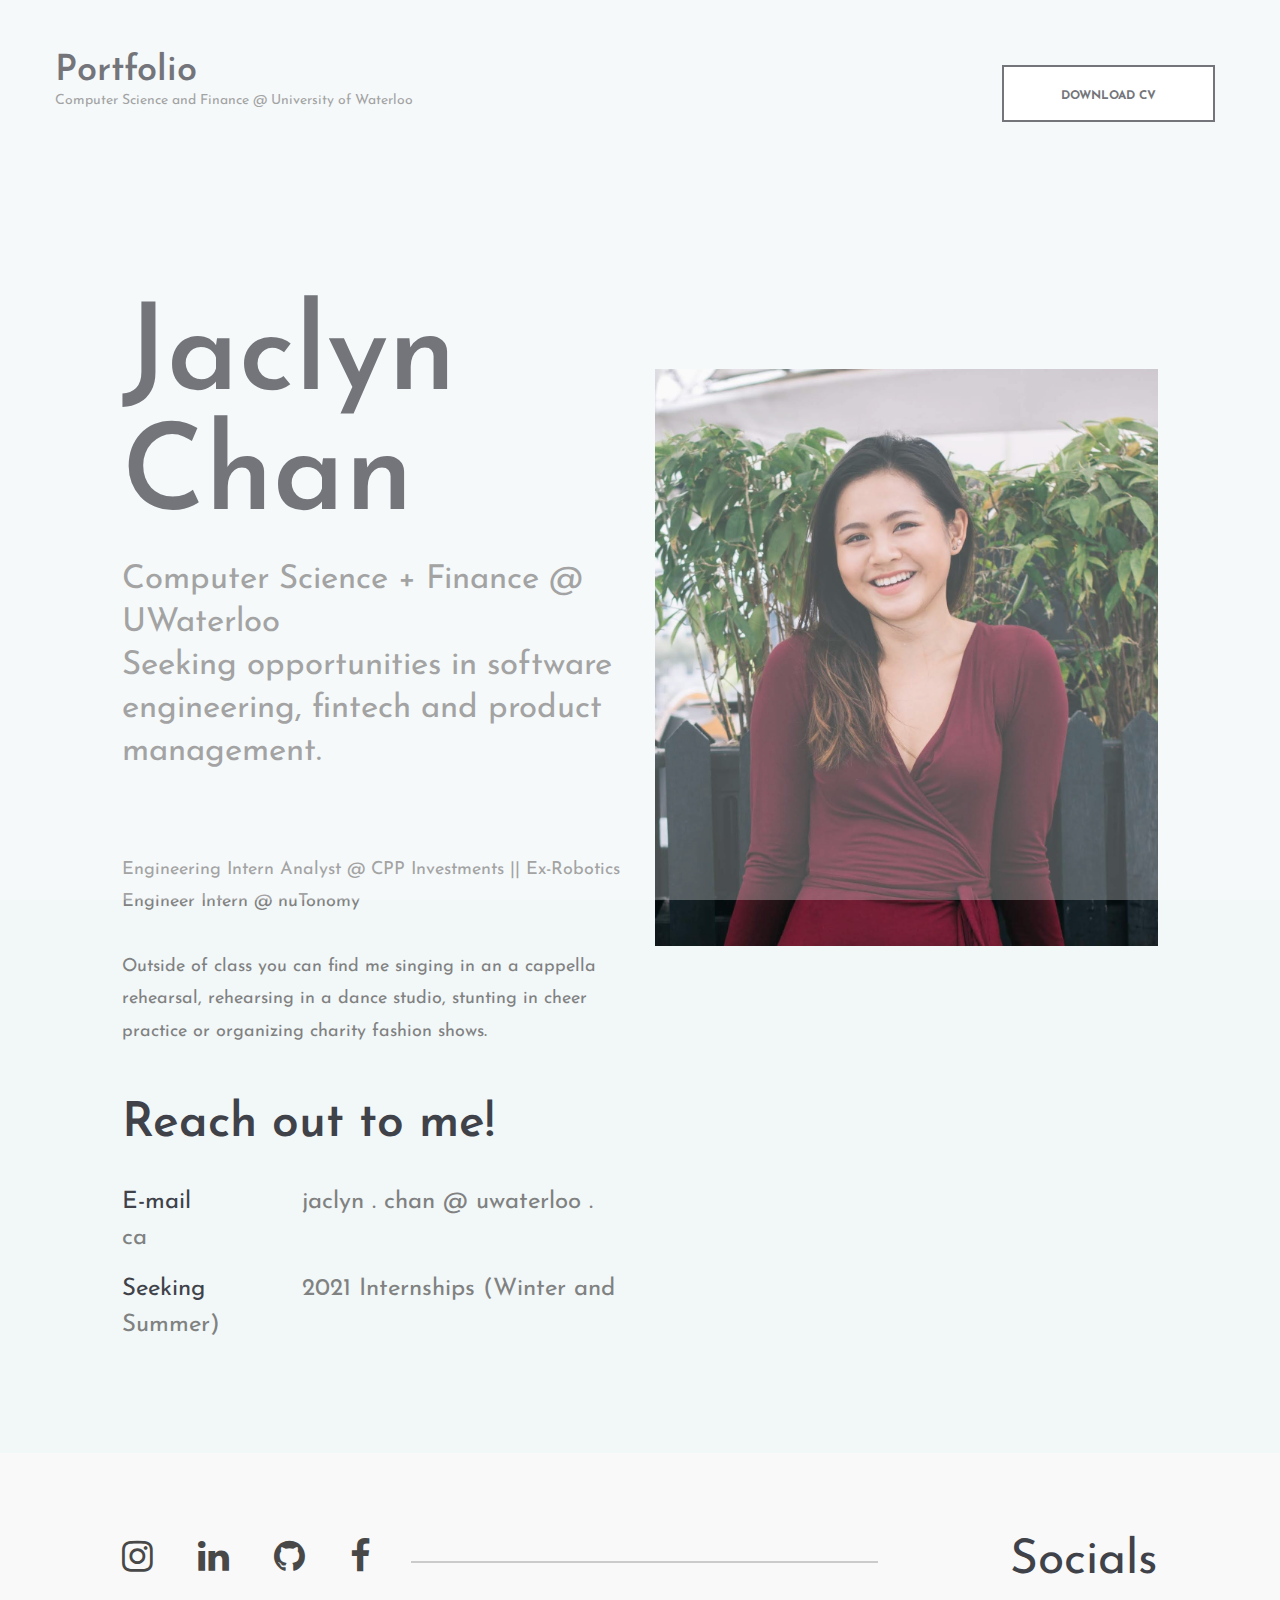
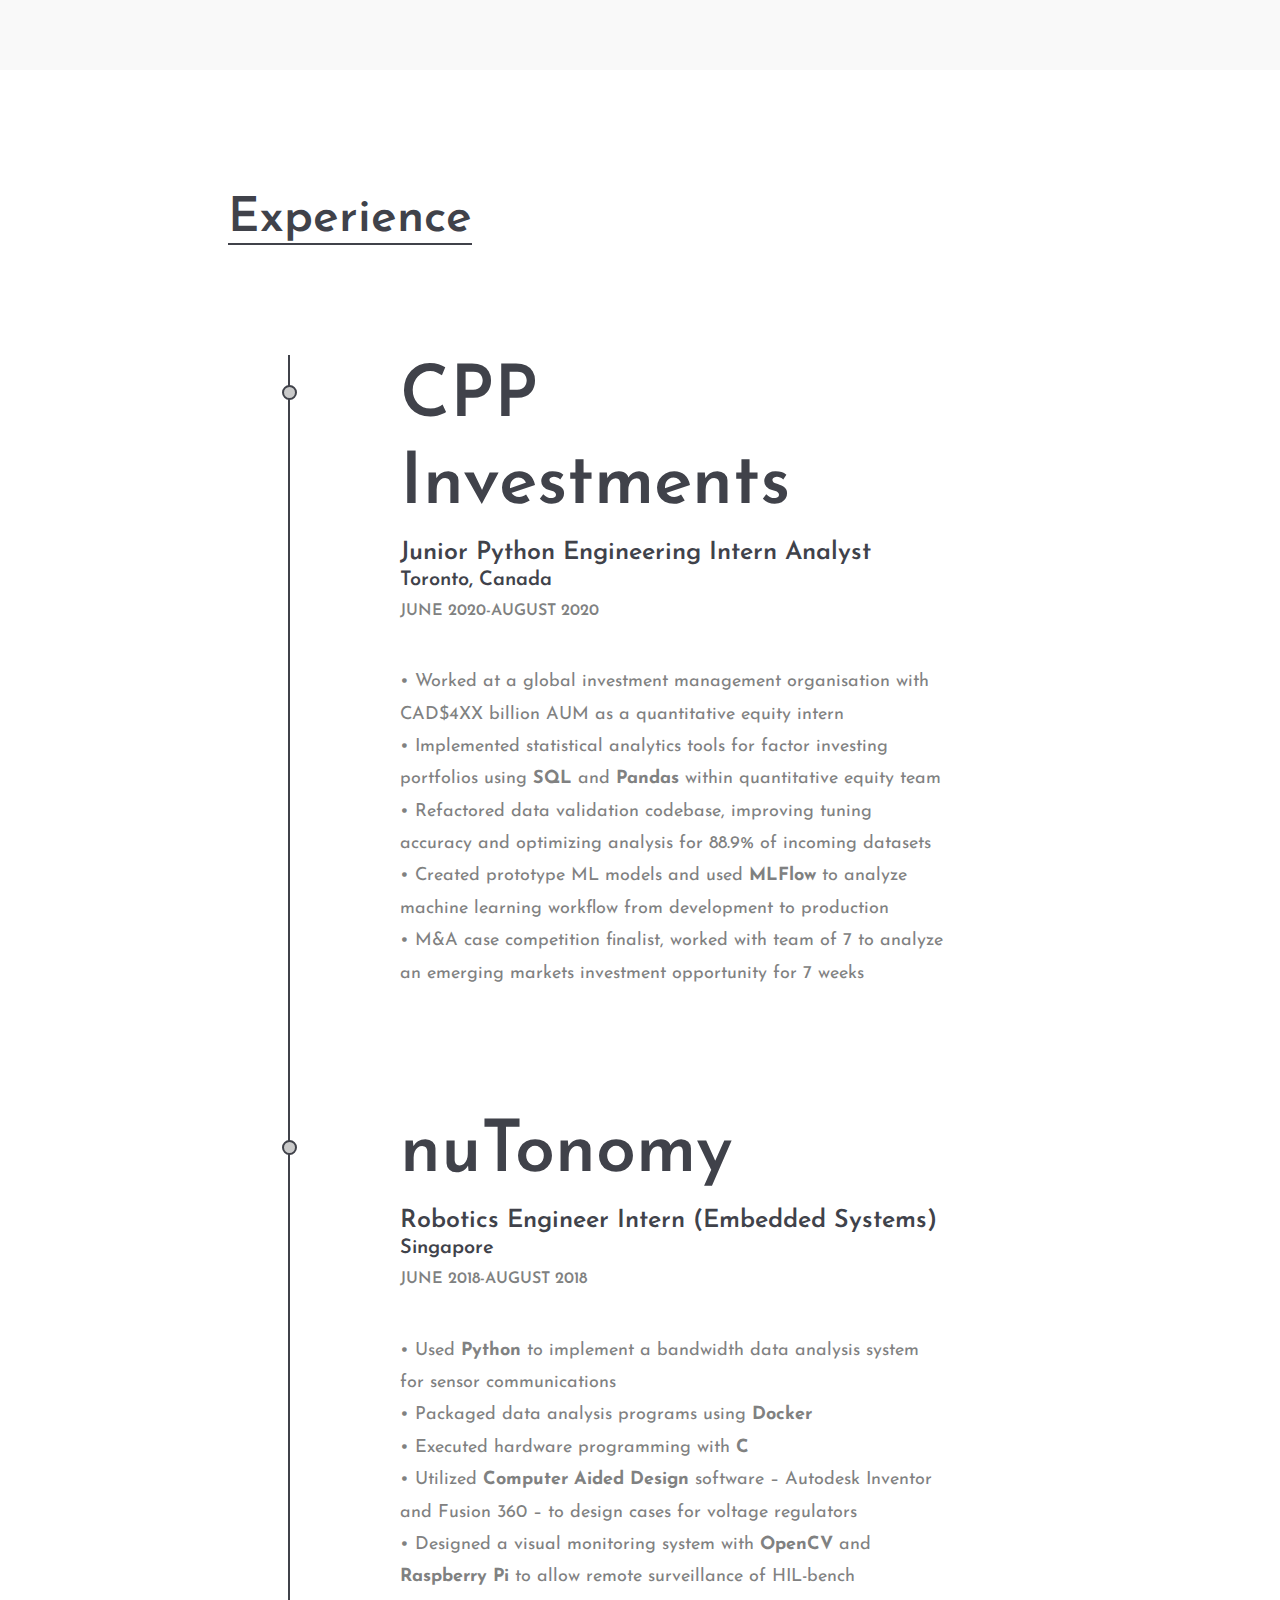
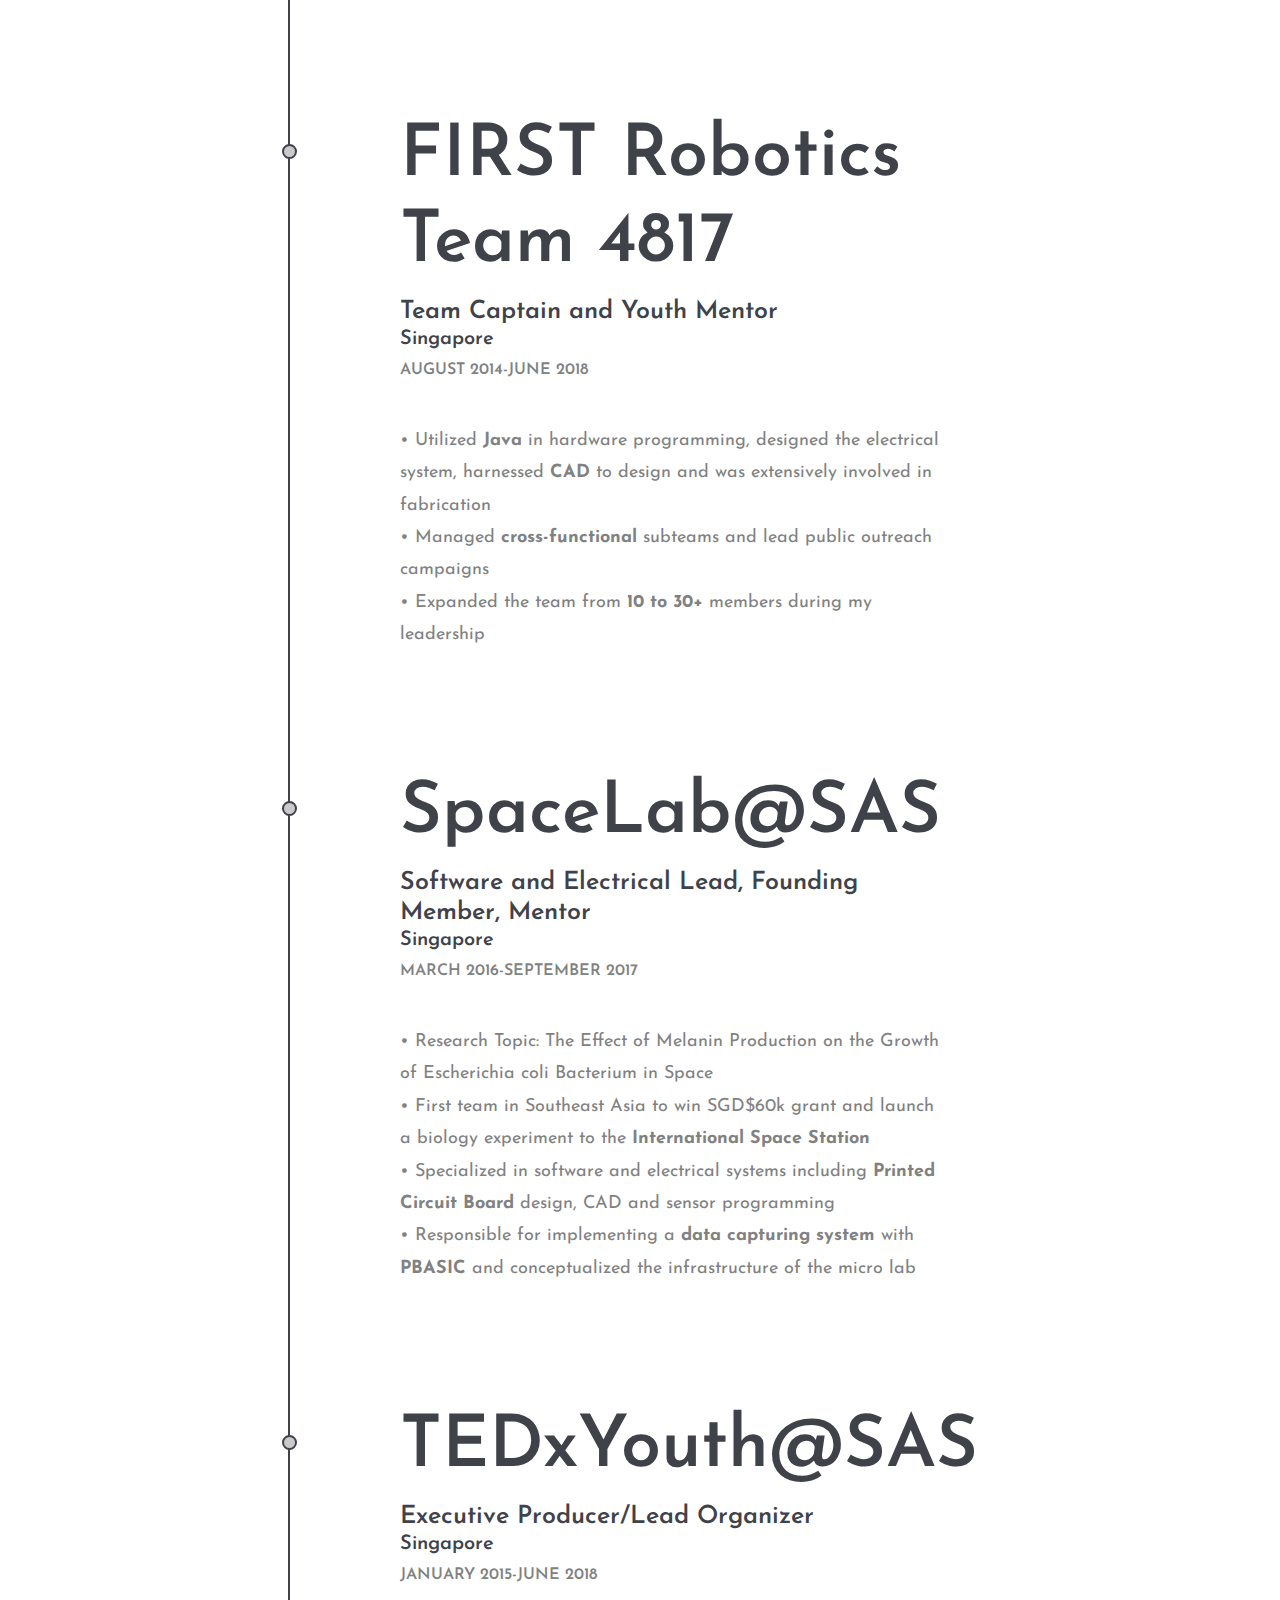
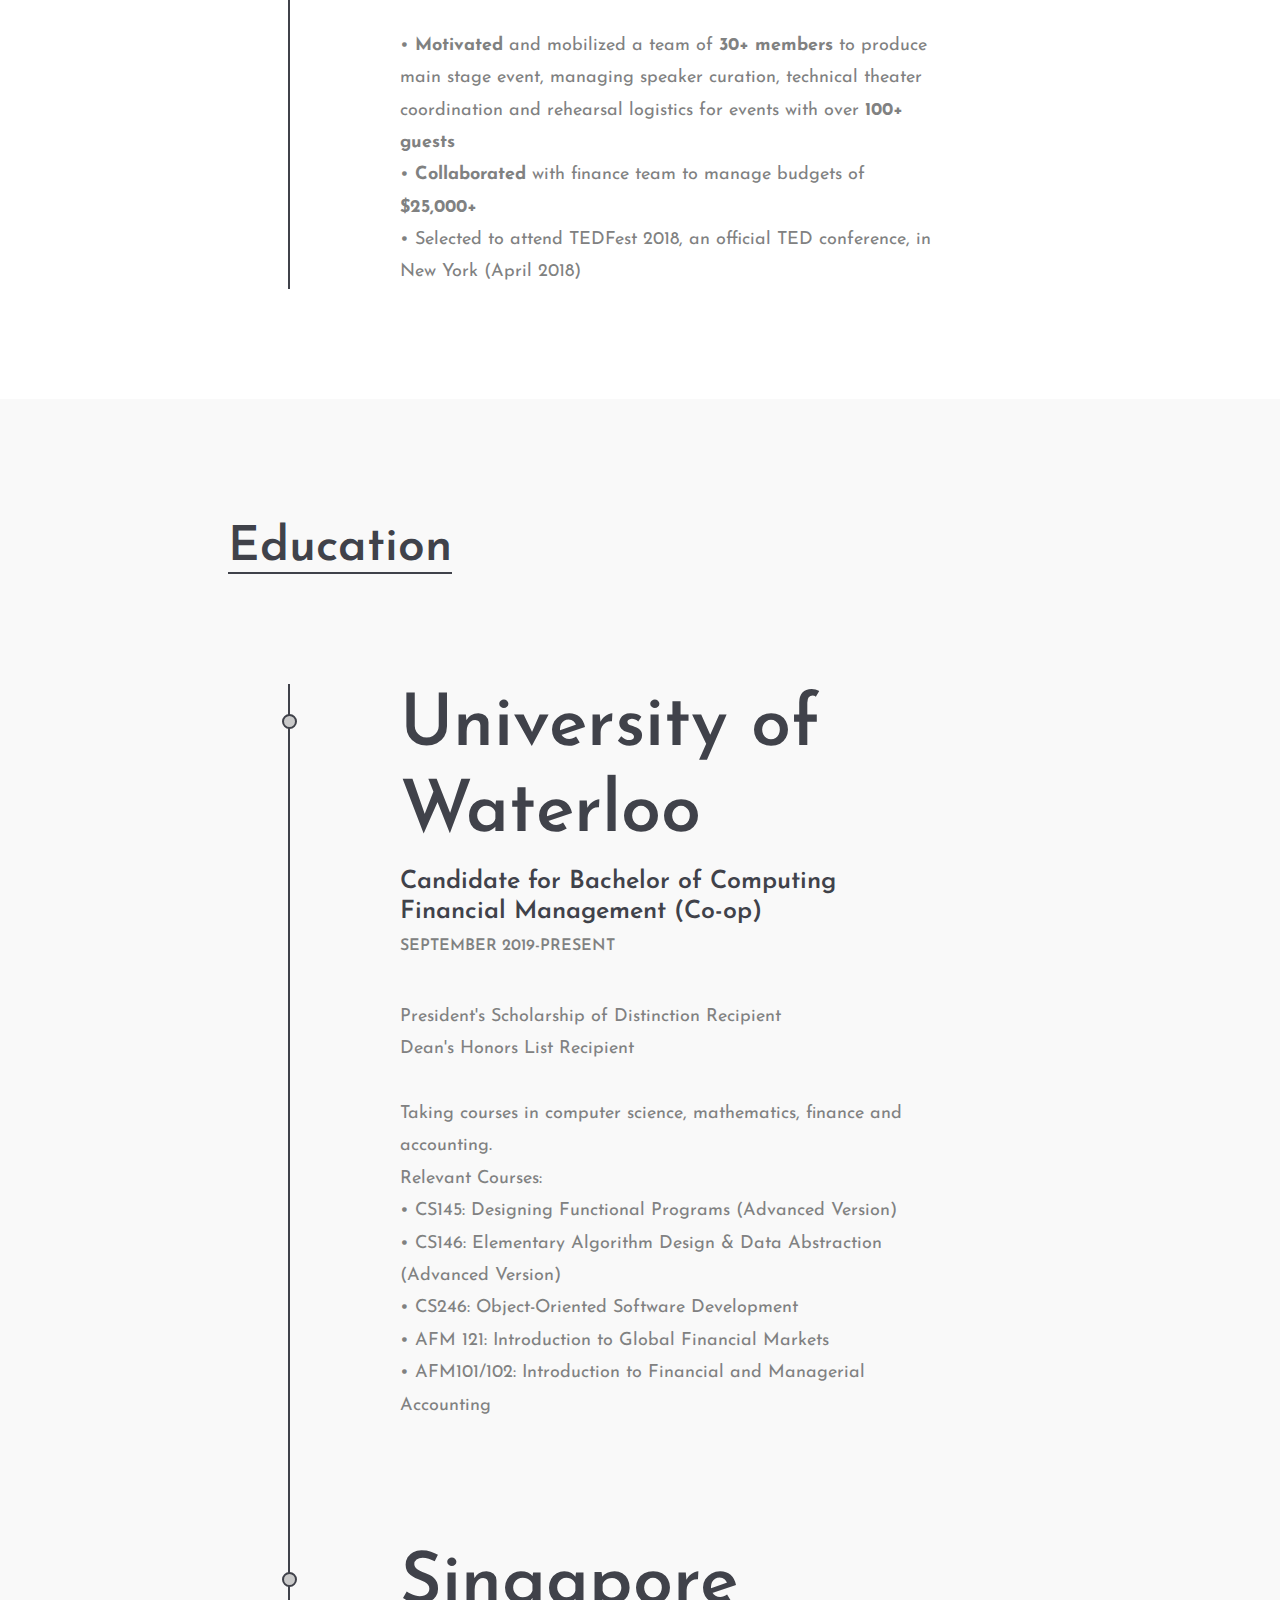
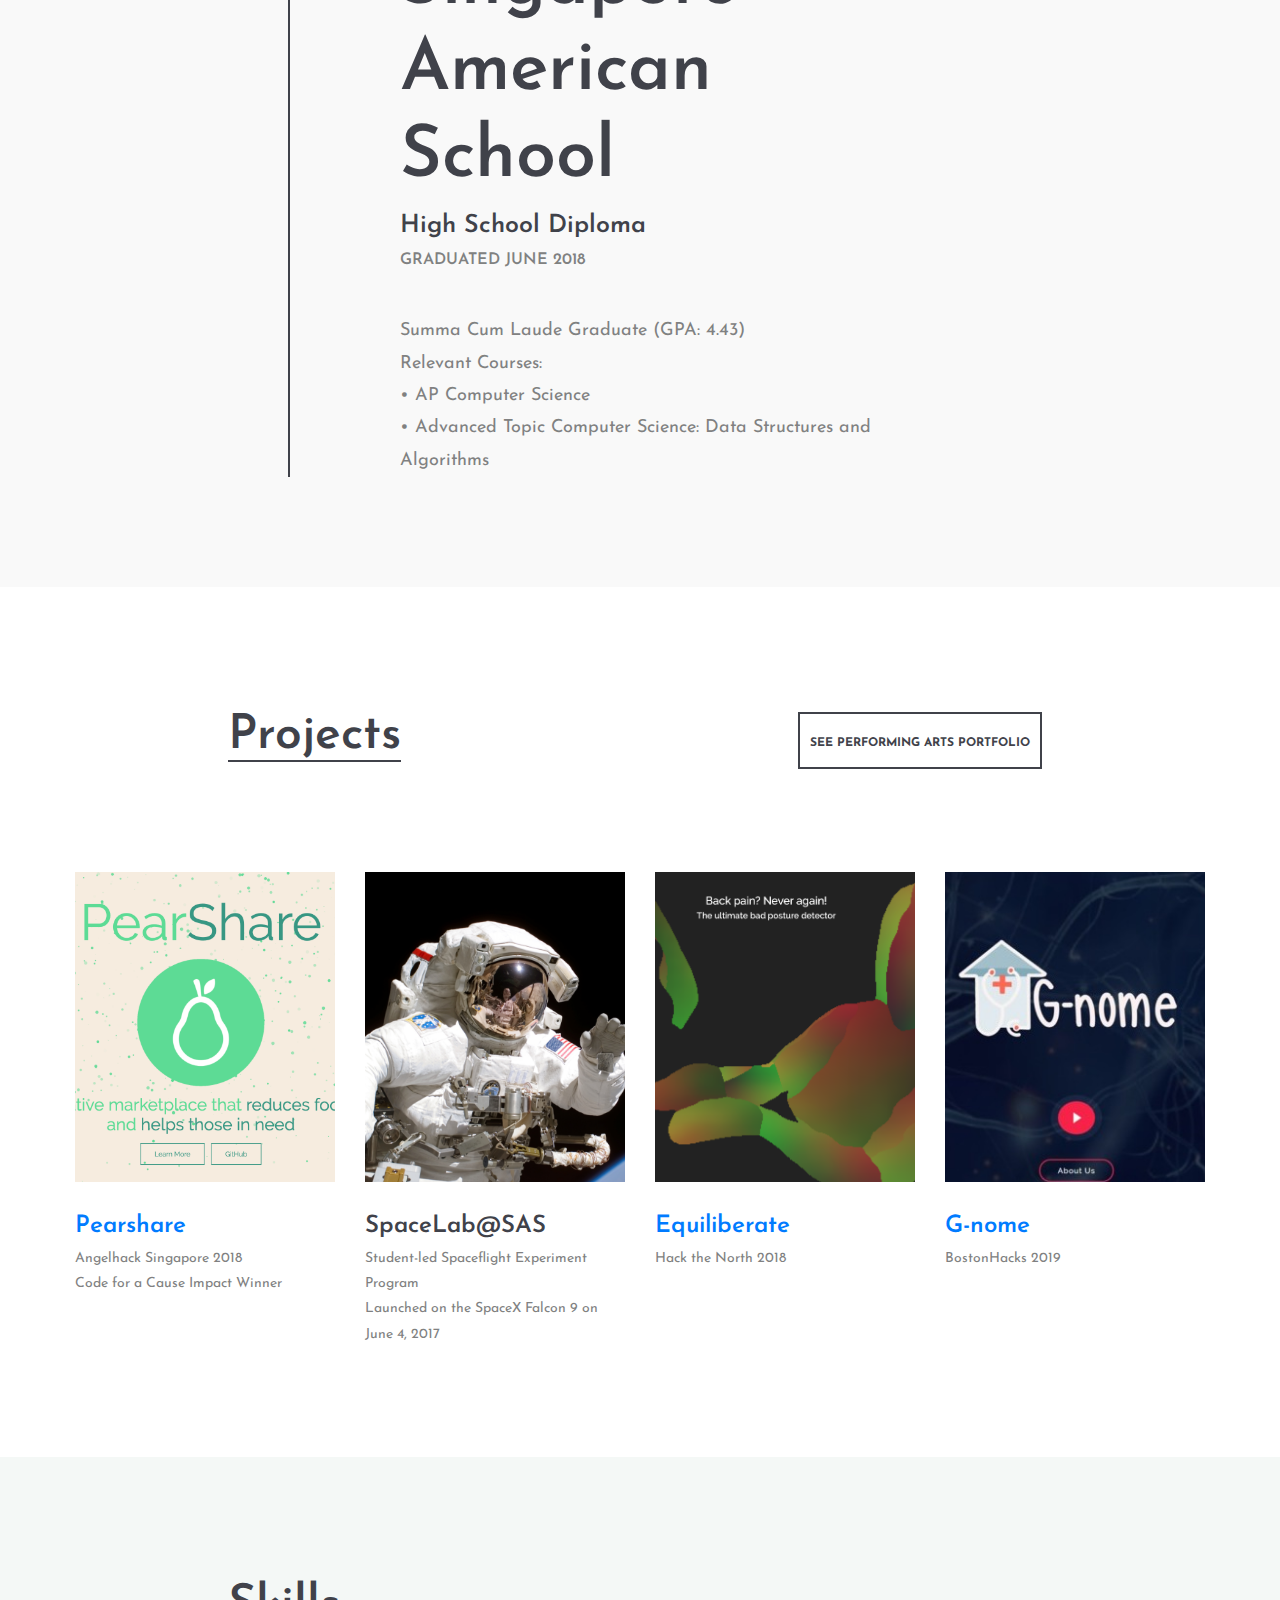
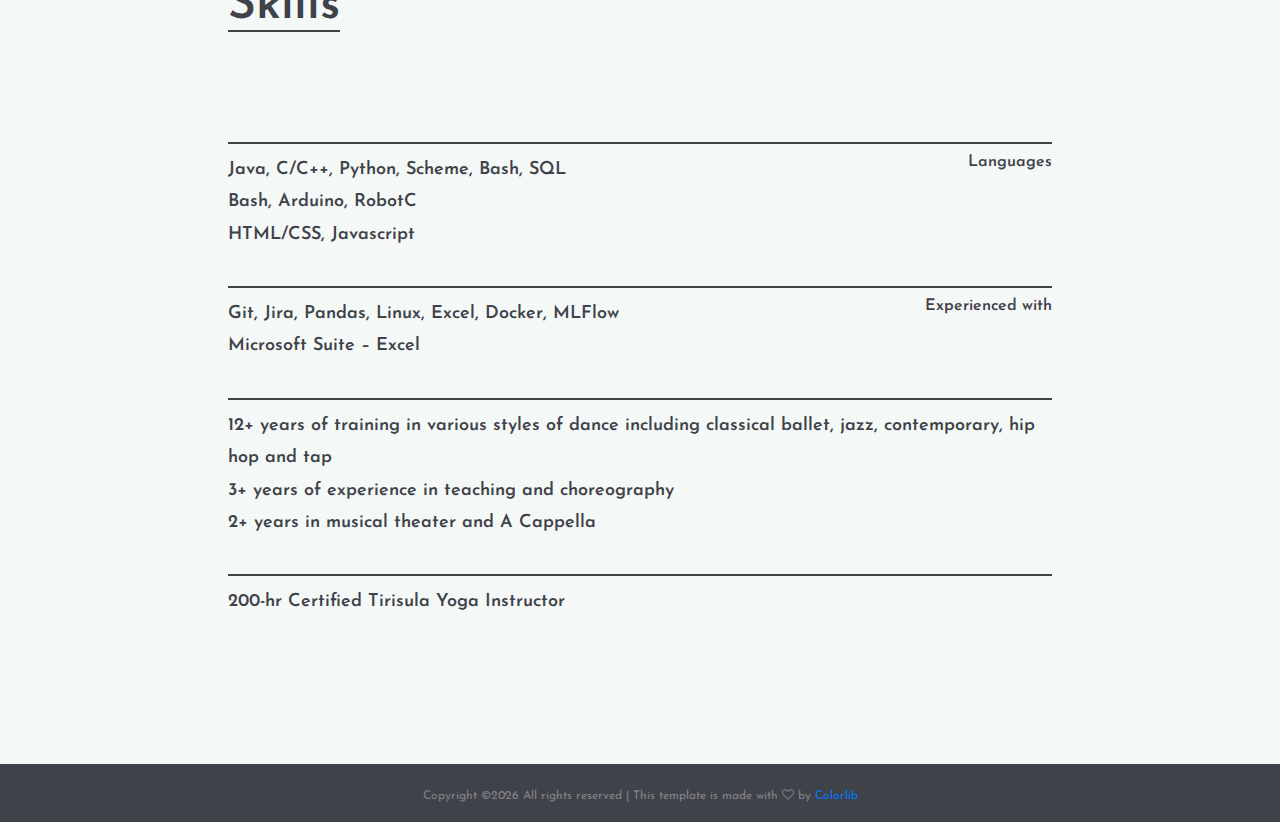
==== commit 60706ff2: "update website" ====
--- a/index.html
+++ b/index.html
@@ -125,9 +125,11 @@
 							<h3>Junior Python Engineering Intern Analyst</h3>
 							<h5>Toronto, Canada</h5>
 							<h4>June 2020-August 2020</h4>
-							<p>&bull; Working with the Quantitative Strategies Portfolio Engineering team to build out internal research analytics and platform migration tools and other critical tools</p>
+							<p>&bull; Worked at a global investment management organisation with CAD$4XX billion AUM as a quantitative equity intern</p>
 							<p>&bull; Implemented statistical analytics tools for factor investing portfolios using <strong>SQL</strong> and <strong>Pandas</strong> within quantitative equity team</p>
-							<p>&bull; Collaborated with a team of six to perform a M&A case study in emerging markets for an internal case competition.</p>
+							<p>&bull; Refactored data validation codebase, improving tuning accuracy and optimizing analysis for 88.9% of incoming datasets</p>
+							<p>&bull; Created prototype ML models and used <strong>MLFlow</strong> to analyze machine learning workflow from development to production</p>
+							<p>&bull; M&A case competition finalist, worked with team of 7 to analyze an emerging markets investment opportunity for 7 weeks</p>
 						</li>
 						<li>
 							<h2>nuTonomy</h2>
@@ -154,21 +156,18 @@
 							<h3>Software and Electrical Lead, Founding Member, Mentor</h3>
 							<h5>Singapore</h5>
 							<h4>March 2016-September 2017</h4>
-							<p>&bull; Collaborated with a team of six students to create a biology experiment sent to the <strong>International Space Station</strong></p>
-							<p>&bull; Successfully granted <stong>SGD$60k</stong> to be the first student group in Southeast Asia to send an experiment to space</p>
+							<p> &bull; Research Topic: The Effect of Melanin Production on the Growth of Escherichia coli Bacterium in Space </p>
+							<p>&bull; First team in Southeast Asia to win <stong>SGD$60k</stong> grant and launch a biology experiment to the  <strong>International Space Station</strong></p>
 						<p>&bull; Specialized in software and electrical systems including <strong>Printed Circuit Board</strong> design, CAD and sensor programming</p>
-					<p>&bull; Designed and implemented a <strong>data capturing system</strong> with <strong>PBASIC</strong> and conceptualized the infrastructure of the microlab</p>
+					<p>&bull; Responsible for implementing a <strong>data capturing system</strong> with <strong>PBASIC</strong> and conceptualized the infrastructure of the micro lab</p>
 						</li>
 						<li>
 							<h2>TEDxYouth@SAS</h2>
 							<h3>Executive Producer/Lead Organizer</h3>
 							<h5>Singapore</h5>
 							<h4>January 2015-June 2018</h4>
-							<p>&bull; <strong>Motivated</strong> and mobilized a team of <strong>30+ members</strong> to create four events with over <strong>100+ guests</strong></p>
-							<p>&bull; Oversaw main-stage production including speaker curation, technical theater coordination and rehearsal logistics</p>
+							<p>&bull; <strong>Motivated</strong> and mobilized a team of <strong>30+ members</strong> to produce main stage event, managing speaker curation, technical theater coordination and rehearsal logistics for events with over <strong>100+ guests</strong></p>
 						<p>&bull;&nbsp;<strong>Collaborated</strong>&nbsp;with finance team to manage budgets of <strong>$25,000+</strong></p>
-						<p>&bull; Facilitated event logistics by liaising with third-party caterers and sponsors</p>
-						<p>&bull; Developed <strong>strong project management</strong> and <strong>communication</strong>&nbsp;skills</p>
 						<p>&bull; Selected to attend TEDFest 2018, an official TED conference, in New York (April 2018)</p>
 						</li>
 					</ul>
@@ -291,7 +290,7 @@
 											<span>Experienced with</span>
 										</div>
 									</div>
-									<p>Git, Jira, Pandas, Linux, Excel, Docker</p>
+									<p>Git, Jira, Pandas, Linux, Excel, Docker, MLFlow</p>
 									<p>Microsoft Suite –  Excel</p>
 								</div>
 								<div class="single-progress-item">
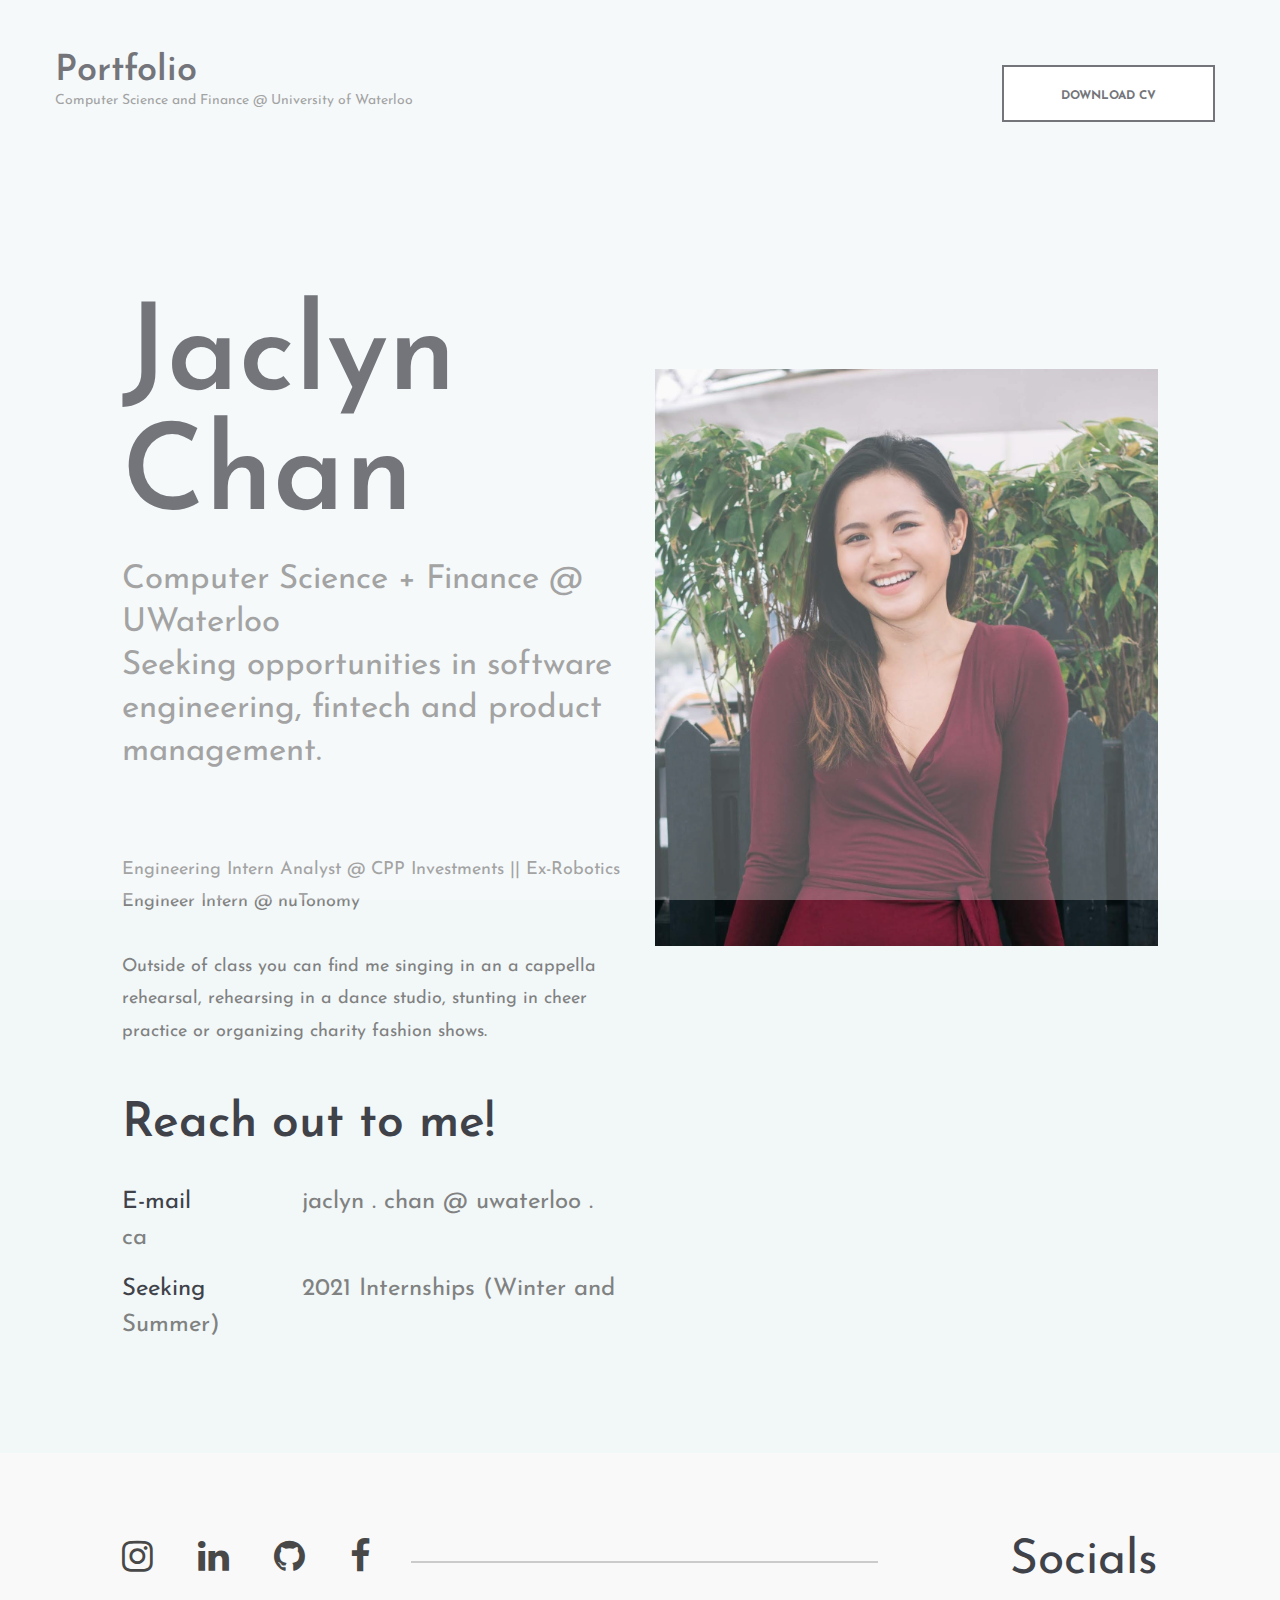
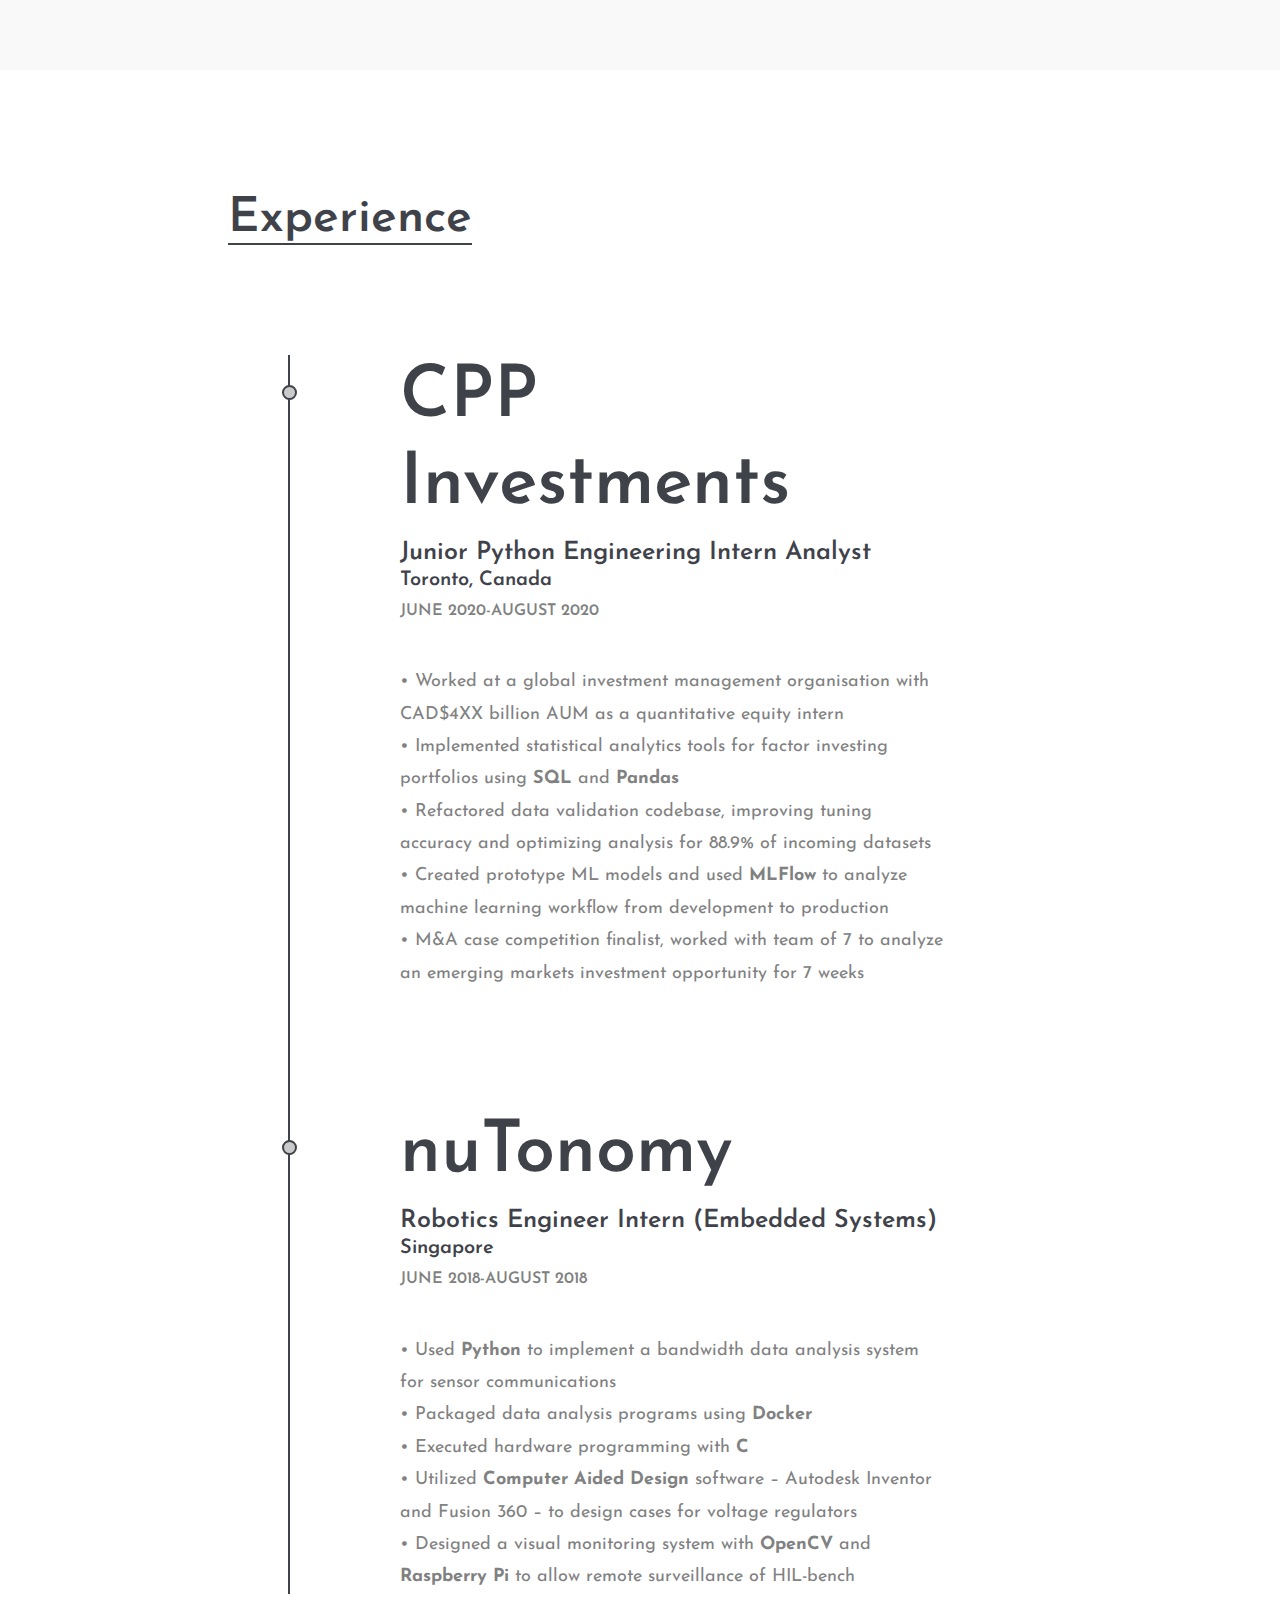
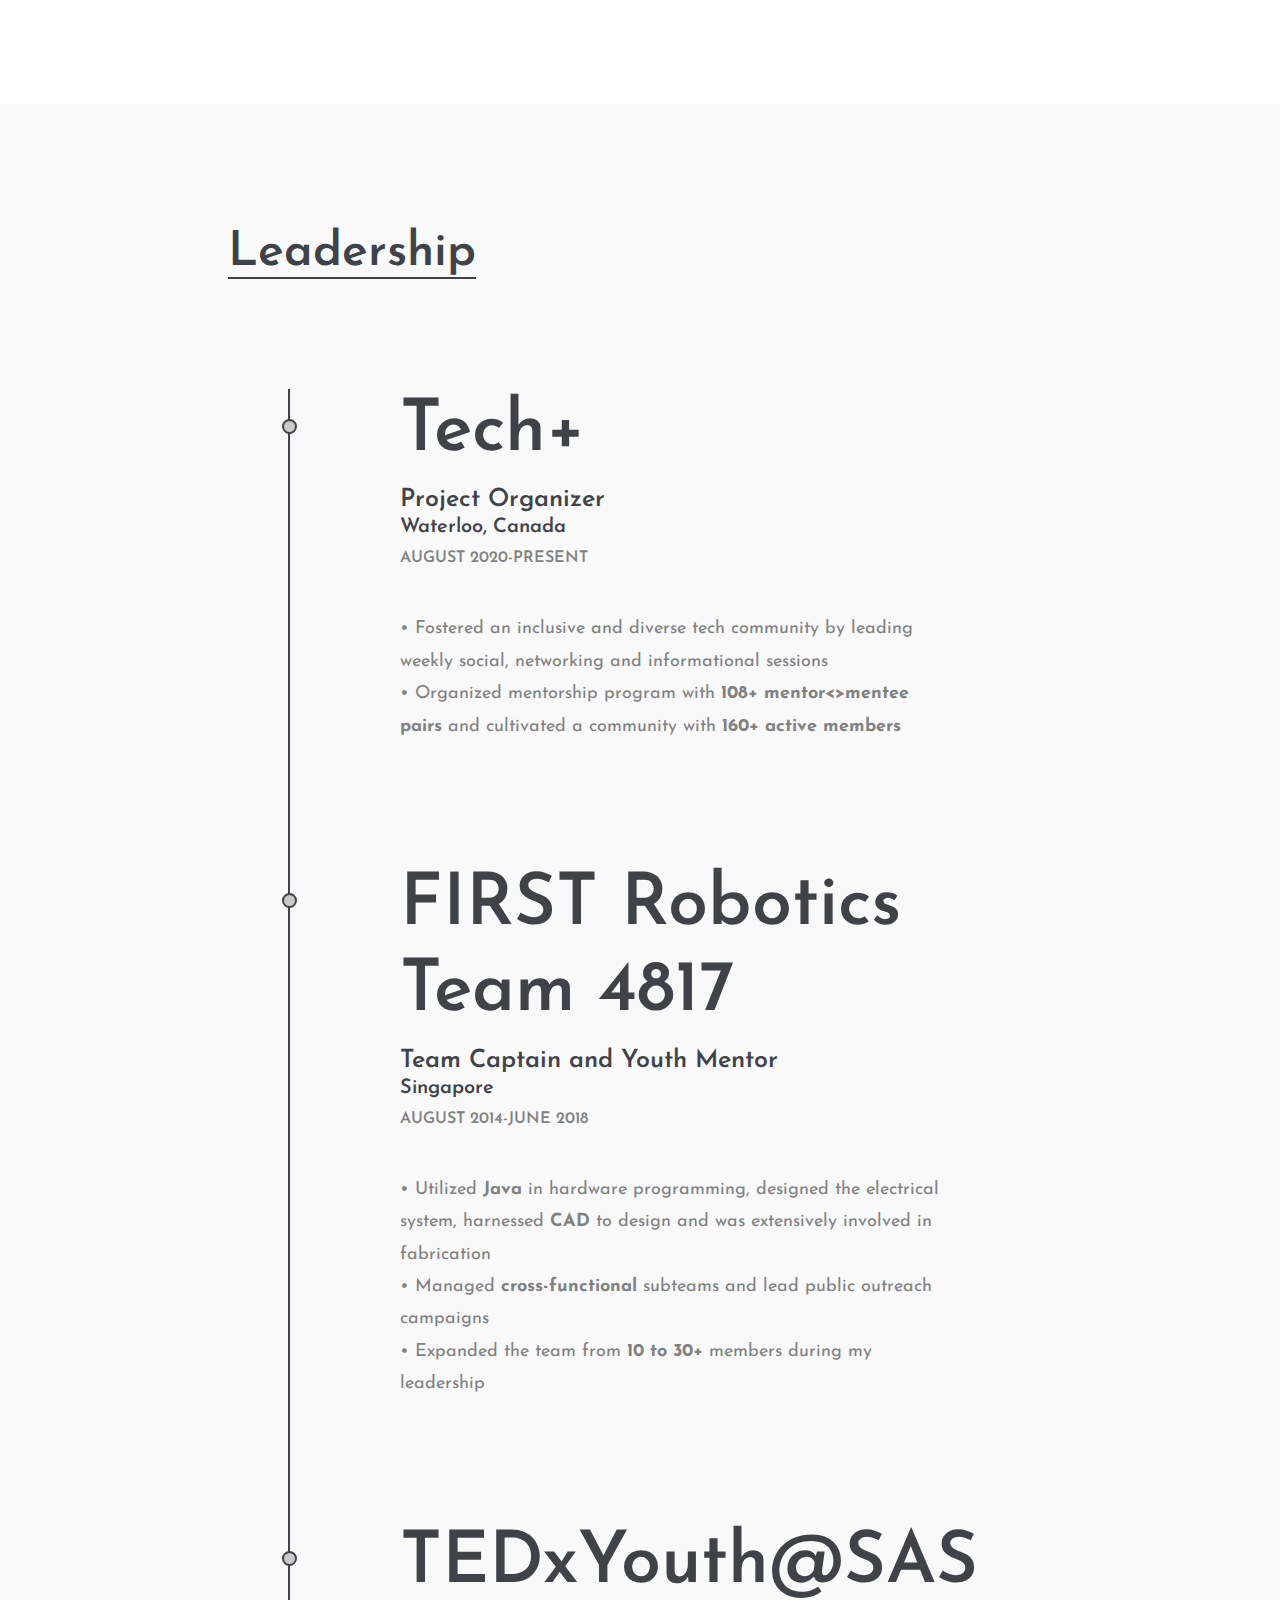
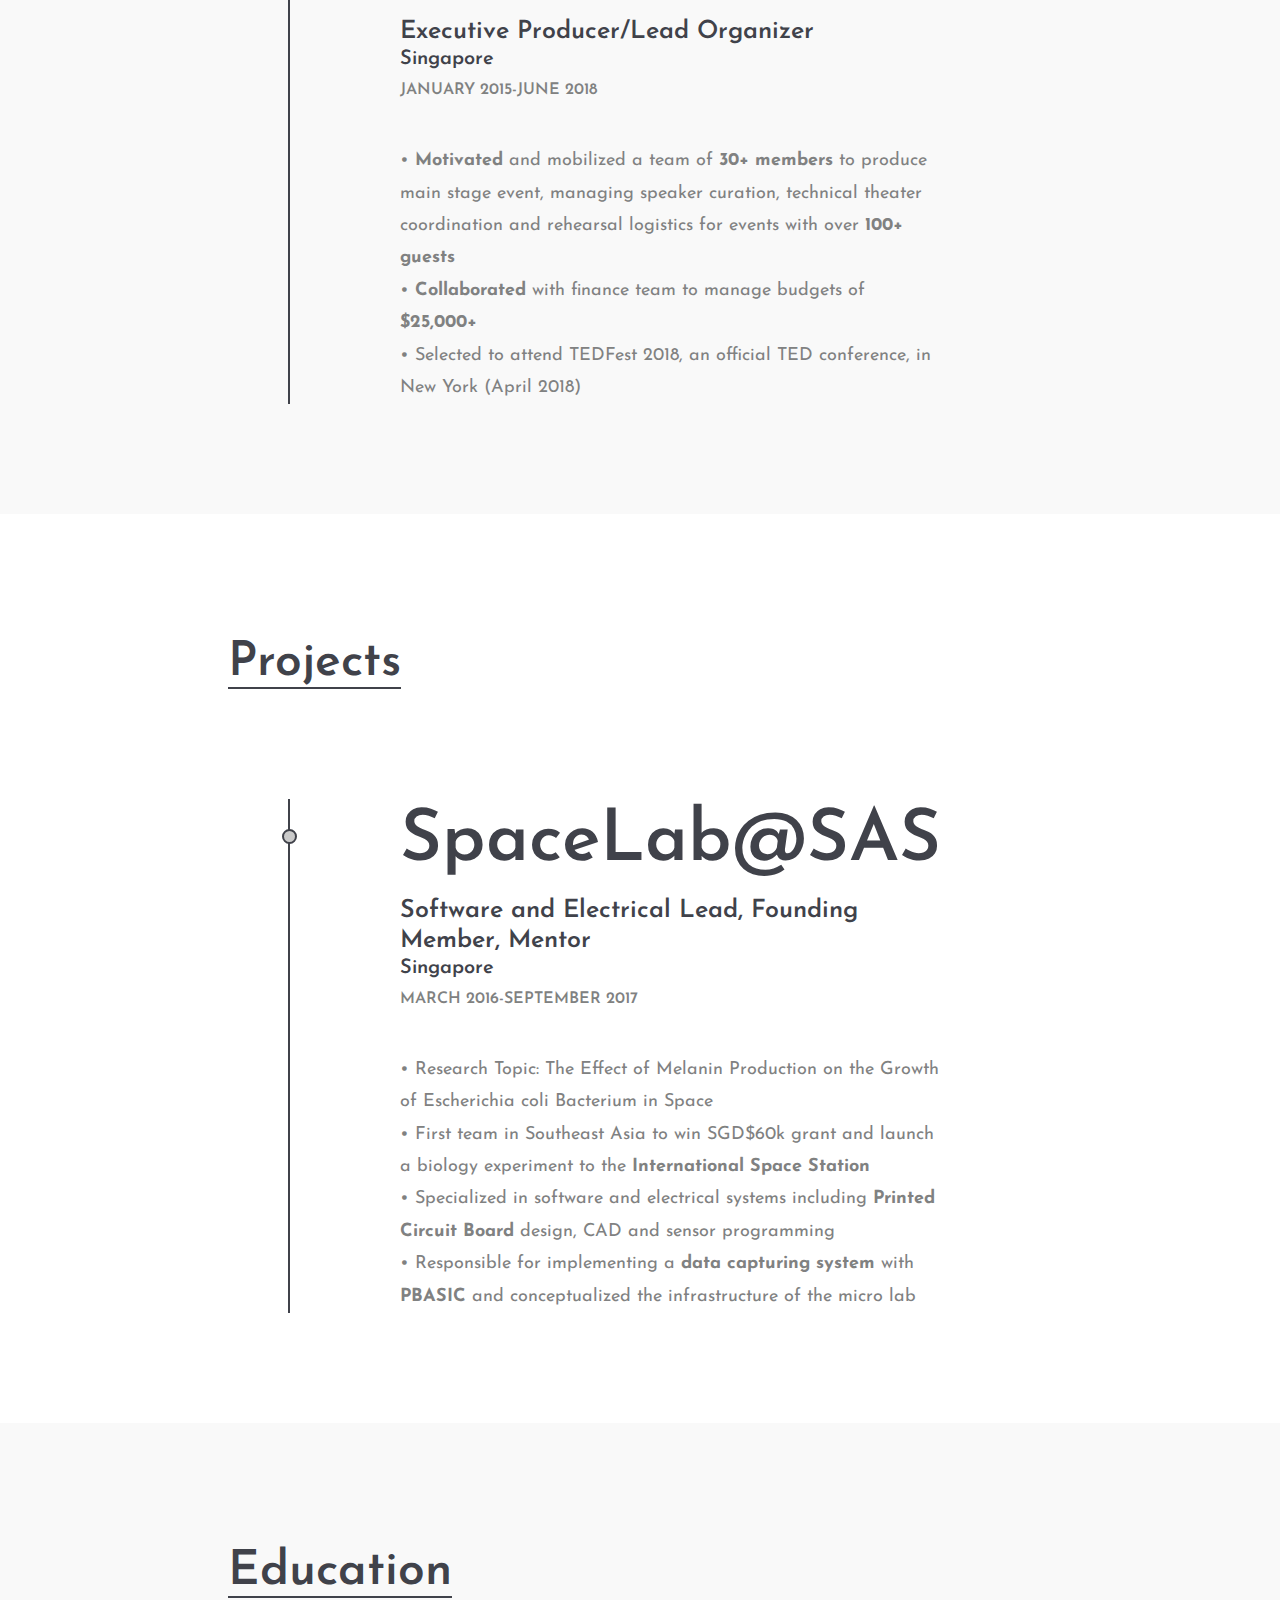
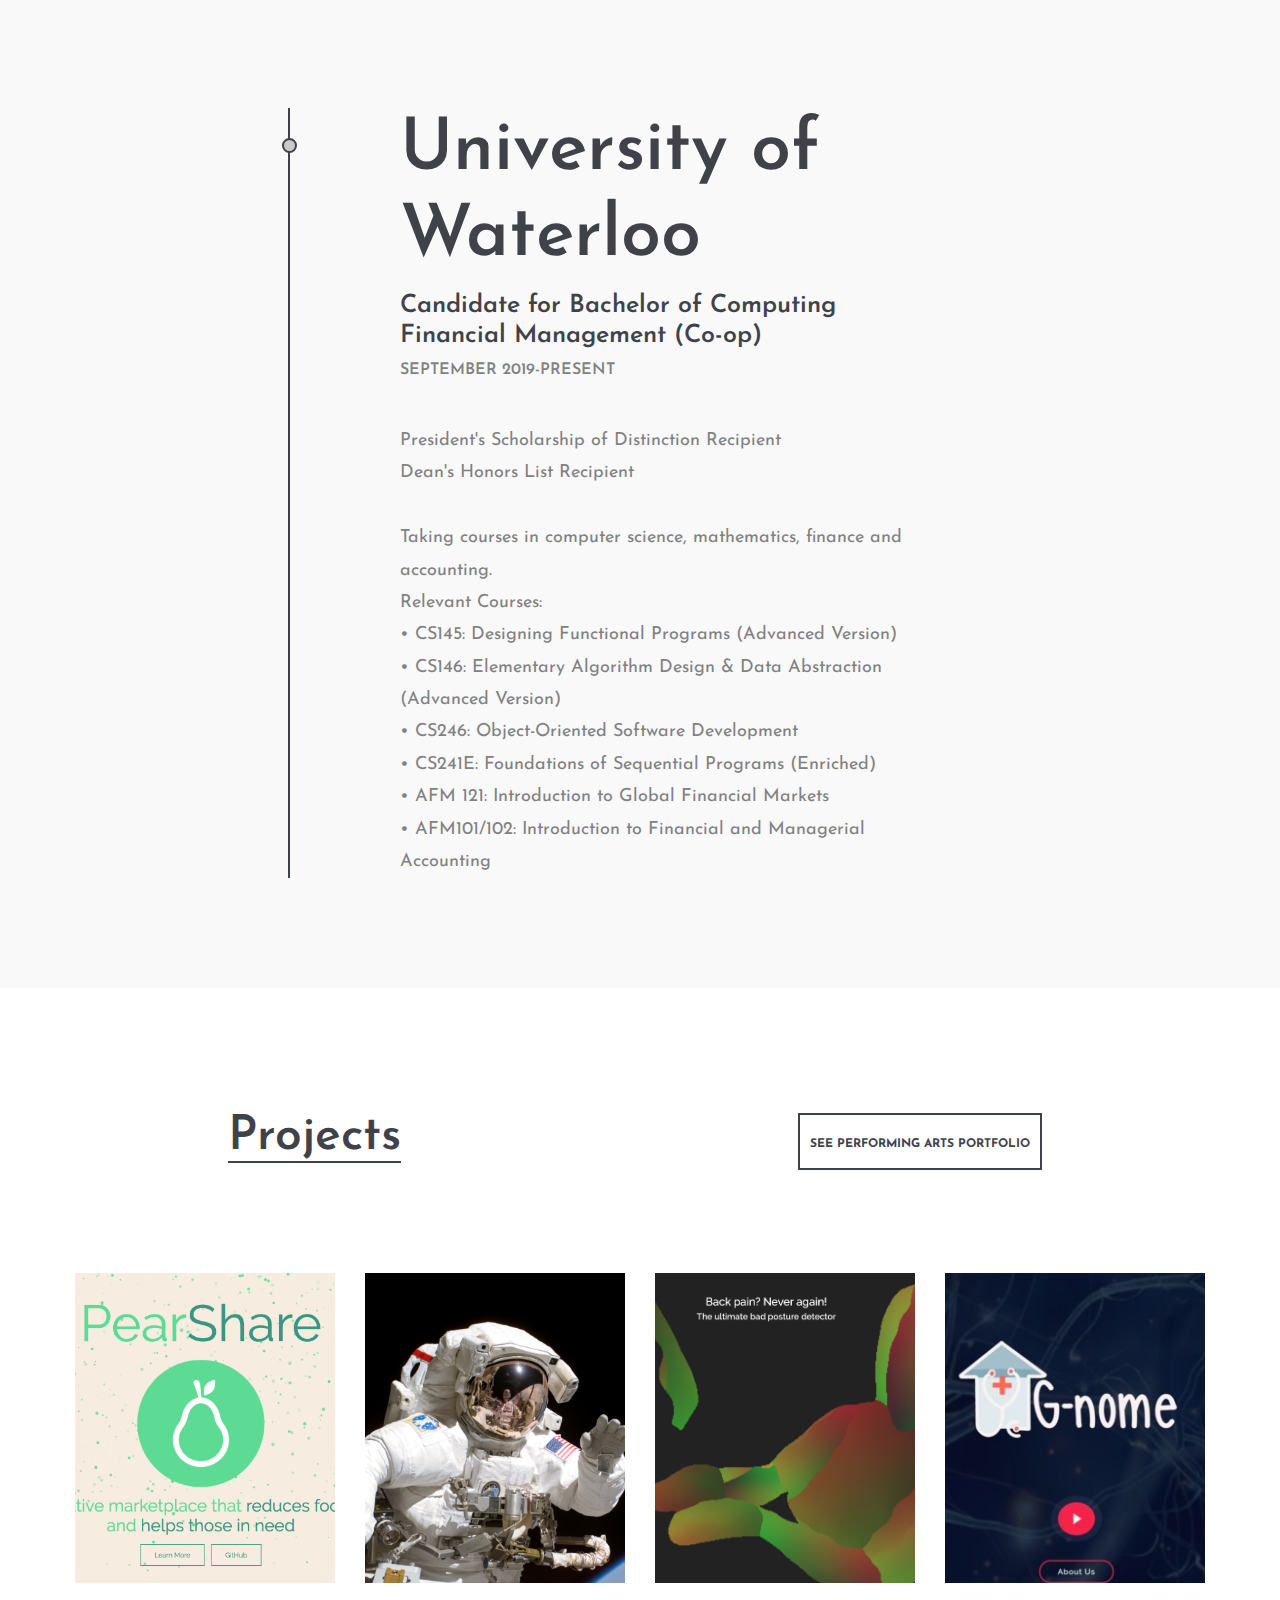
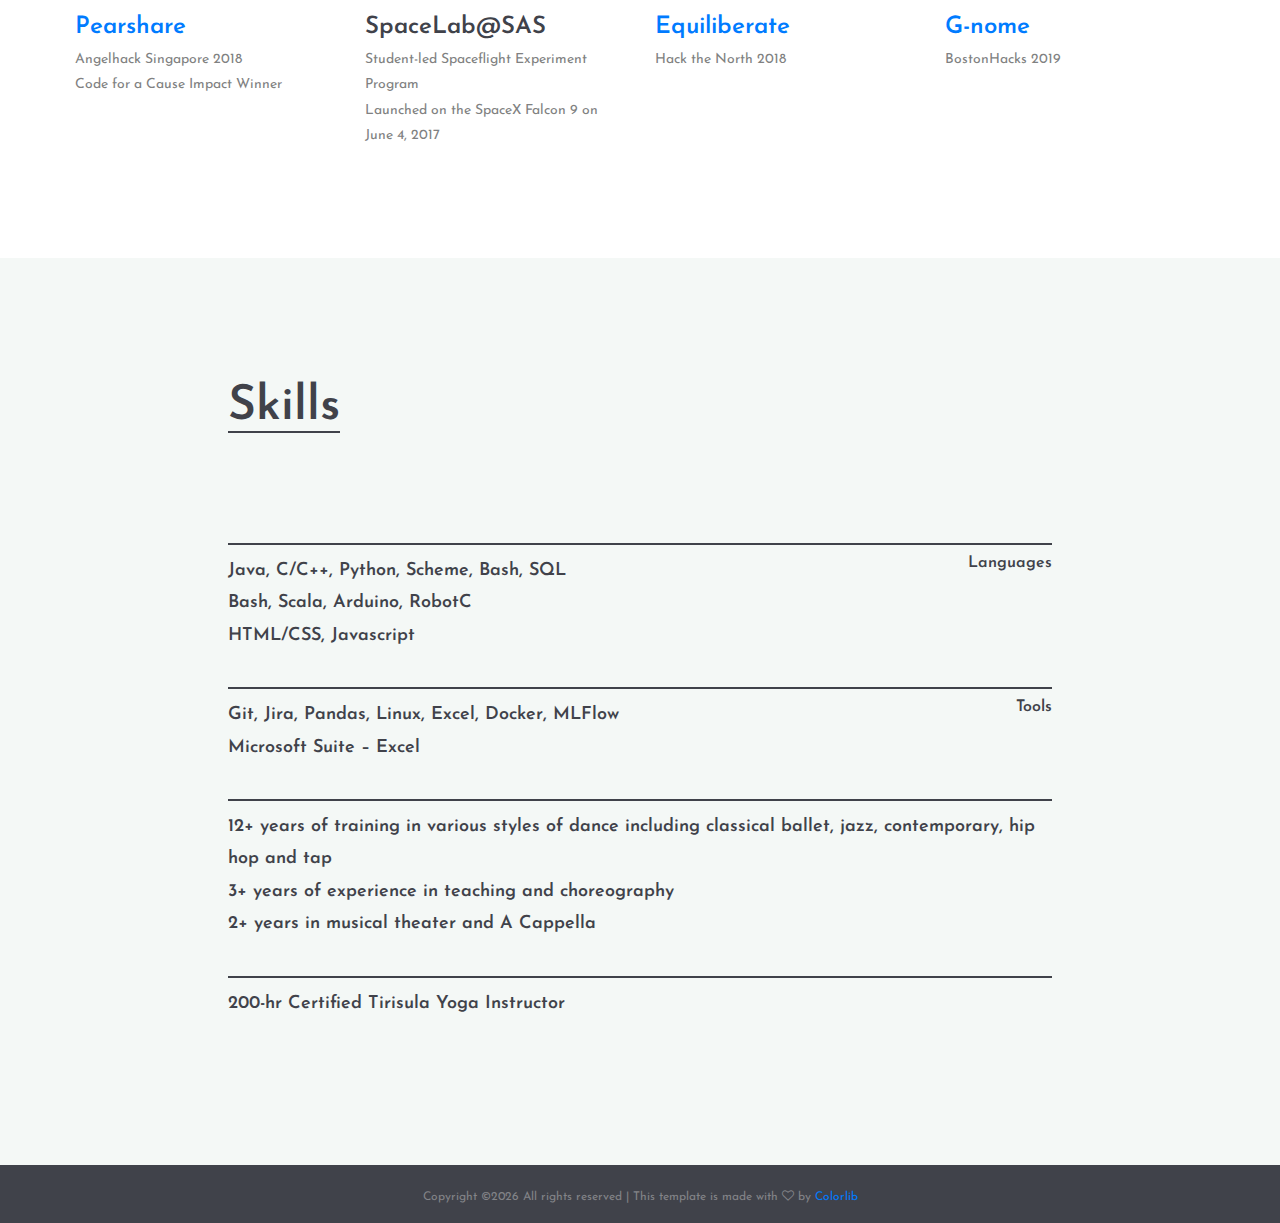
==== commit b7d8040b: "update landing page" ====
--- a/index.html
+++ b/index.html
@@ -126,7 +126,7 @@
 							<h5>Toronto, Canada</h5>
 							<h4>June 2020-August 2020</h4>
 							<p>&bull; Worked at a global investment management organisation with CAD$4XX billion AUM as a quantitative equity intern</p>
-							<p>&bull; Implemented statistical analytics tools for factor investing portfolios using <strong>SQL</strong> and <strong>Pandas</strong> within quantitative equity team</p>
+							<p>&bull; Implemented statistical analytics tools for factor investing portfolios using <strong>SQL</strong> and <strong>Pandas</strong></p>
 							<p>&bull; Refactored data validation codebase, improving tuning accuracy and optimizing analysis for 88.9% of incoming datasets</p>
 							<p>&bull; Created prototype ML models and used <strong>MLFlow</strong> to analyze machine learning workflow from development to production</p>
 							<p>&bull; M&A case competition finalist, worked with team of 7 to analyze an emerging markets investment opportunity for 7 weeks</p>
@@ -142,6 +142,30 @@
 							<p>&bull; Utilized <strong>Computer Aided Design</strong> software – Autodesk Inventor and Fusion 360 – to design cases for voltage regulators</p>
 							<p>&bull; Designed a visual monitoring system with <strong>OpenCV</strong> and <strong>Raspberry Pi</strong> to allow remote surveillance of HIL-bench</p>
 						</li>
+					</ul>
+				</div>
+			</div>
+		</div>
+	</section>
+	<!-- Resume section end -->
+
+	<!-- Resume section start -->
+	<section class="resume-section with-bg spad">
+		<div class="container-fluid">
+			<div class="row">
+				<div class="col-xl-7 offset-xl-2">
+					<div class="section-title">
+						<h2>Leadership</h2>
+					</div>
+					<ul class="resume-list">
+						<li>
+							<h2>Tech+</h2>
+							<h3>Project Organizer</h3>
+							<h5>Waterloo, Canada</h5>
+							<h4>August 2020-Present</h4>
+							<p> &bull; Fostered an inclusive and diverse tech community by leading weekly social, networking and informational sessions  </p>
+							<p>&bull; Organized mentorship program with <strong>108+ mentor<>mentee pairs </strong> and cultivated a community with <strong>160+ active members</strong></p>	
+						</li>
 						<li>
 							<h2>FIRST Robotics Team 4817</h2>
 							<h3>Team Captain and Youth Mentor</h3>
@@ -151,6 +175,31 @@
 							<p>&bull; Managed&nbsp;<strong>cross-functional</strong>&nbsp;subteams and lead public outreach campaigns</p>
 							<p>&bull; Expanded the team from <strong>10 to 30+</strong> members during my leadership</p>
 						</li>
+						<li>
+							<h2>TEDxYouth@SAS</h2>
+							<h3>Executive Producer/Lead Organizer</h3>
+							<h5>Singapore</h5>
+							<h4>January 2015-June 2018</h4>
+							<p>&bull; <strong>Motivated</strong> and mobilized a team of <strong>30+ members</strong> to produce main stage event, managing speaker curation, technical theater coordination and rehearsal logistics for events with over <strong>100+ guests</strong></p>
+						<p>&bull;&nbsp;<strong>Collaborated</strong>&nbsp;with finance team to manage budgets of <strong>$25,000+</strong></p>
+						<p>&bull; Selected to attend TEDFest 2018, an official TED conference, in New York (April 2018)</p>
+						</li>
+					</ul>
+				</div>
+			</div>
+		</div>
+	</section>
+	<!-- Resume section end -->
+
+	<!-- Resume section start -->
+	<section class="resume-section spad">
+		<div class="container-fluid">
+			<div class="row">
+				<div class="col-xl-7 offset-xl-2">
+					<div class="section-title">
+						<h2>Projects</h2>
+					</div>
+					<ul class="resume-list">		
 							<li>
 							<h2>SpaceLab@SAS</h2>
 							<h3>Software and Electrical Lead, Founding Member, Mentor</h3>
@@ -160,15 +209,6 @@
 							<p>&bull; First team in Southeast Asia to win <stong>SGD$60k</stong> grant and launch a biology experiment to the  <strong>International Space Station</strong></p>
 						<p>&bull; Specialized in software and electrical systems including <strong>Printed Circuit Board</strong> design, CAD and sensor programming</p>
 					<p>&bull; Responsible for implementing a <strong>data capturing system</strong> with <strong>PBASIC</strong> and conceptualized the infrastructure of the micro lab</p>
-						</li>
-						<li>
-							<h2>TEDxYouth@SAS</h2>
-							<h3>Executive Producer/Lead Organizer</h3>
-							<h5>Singapore</h5>
-							<h4>January 2015-June 2018</h4>
-							<p>&bull; <strong>Motivated</strong> and mobilized a team of <strong>30+ members</strong> to produce main stage event, managing speaker curation, technical theater coordination and rehearsal logistics for events with over <strong>100+ guests</strong></p>
-						<p>&bull;&nbsp;<strong>Collaborated</strong>&nbsp;with finance team to manage budgets of <strong>$25,000+</strong></p>
-						<p>&bull; Selected to attend TEDFest 2018, an official TED conference, in New York (April 2018)</p>
 						</li>
 					</ul>
 				</div>
@@ -197,15 +237,9 @@
 <p>&bull; CS145: Designing Functional Programs (Advanced Version)</p>
 <p>&bull; CS146: Elementary Algorithm Design &amp; Data Abstraction (Advanced Version)</p>
 <p>&bull; CS246: Object-Oriented Software Development </p>
+<p>&bull; CS241E: Foundations of Sequential Programs (Enriched) </p>
 <p>&bull; AFM 121: Introduction to Global Financial Markets</p>
 <p>&bull; AFM101/102: Introduction to Financial and Managerial Accounting&nbsp;</p>
-						</li>
-						<li>
-							<h2>Singapore American School</h2>
-							<h3>High School Diploma</h3>
-							<h4>Graduated June 2018</h4>
-							<p>Summa Cum Laude Graduate (GPA: 4.43)</p>
-<p>Relevant Courses:<br />&bull; AP Computer Science<br />&bull; Advanced Topic Computer Science: Data Structures and Algorithms</p>
 						</li>
 					</ul>
 				</div>
@@ -280,14 +314,14 @@
 										</div>
 									</div>
 									<p>Java, C/C++, Python, Scheme, Bash, SQL</p>
-									<p>Bash, Arduino, RobotC</p>
+									<p>Bash, Scala, Arduino, RobotC</p>
 									<p>HTML/CSS, Javascript</p>
 	
 								</div>
 								<div class="single-progress-item">
 									<div class="progress-bar-style" data-progress="70">
 										<div class="bar-inner" style="width:100%">
-											<span>Experienced with</span>
+											<span>Tools</span>
 										</div>
 									</div>
 									<p>Git, Jira, Pandas, Linux, Excel, Docker, MLFlow</p>
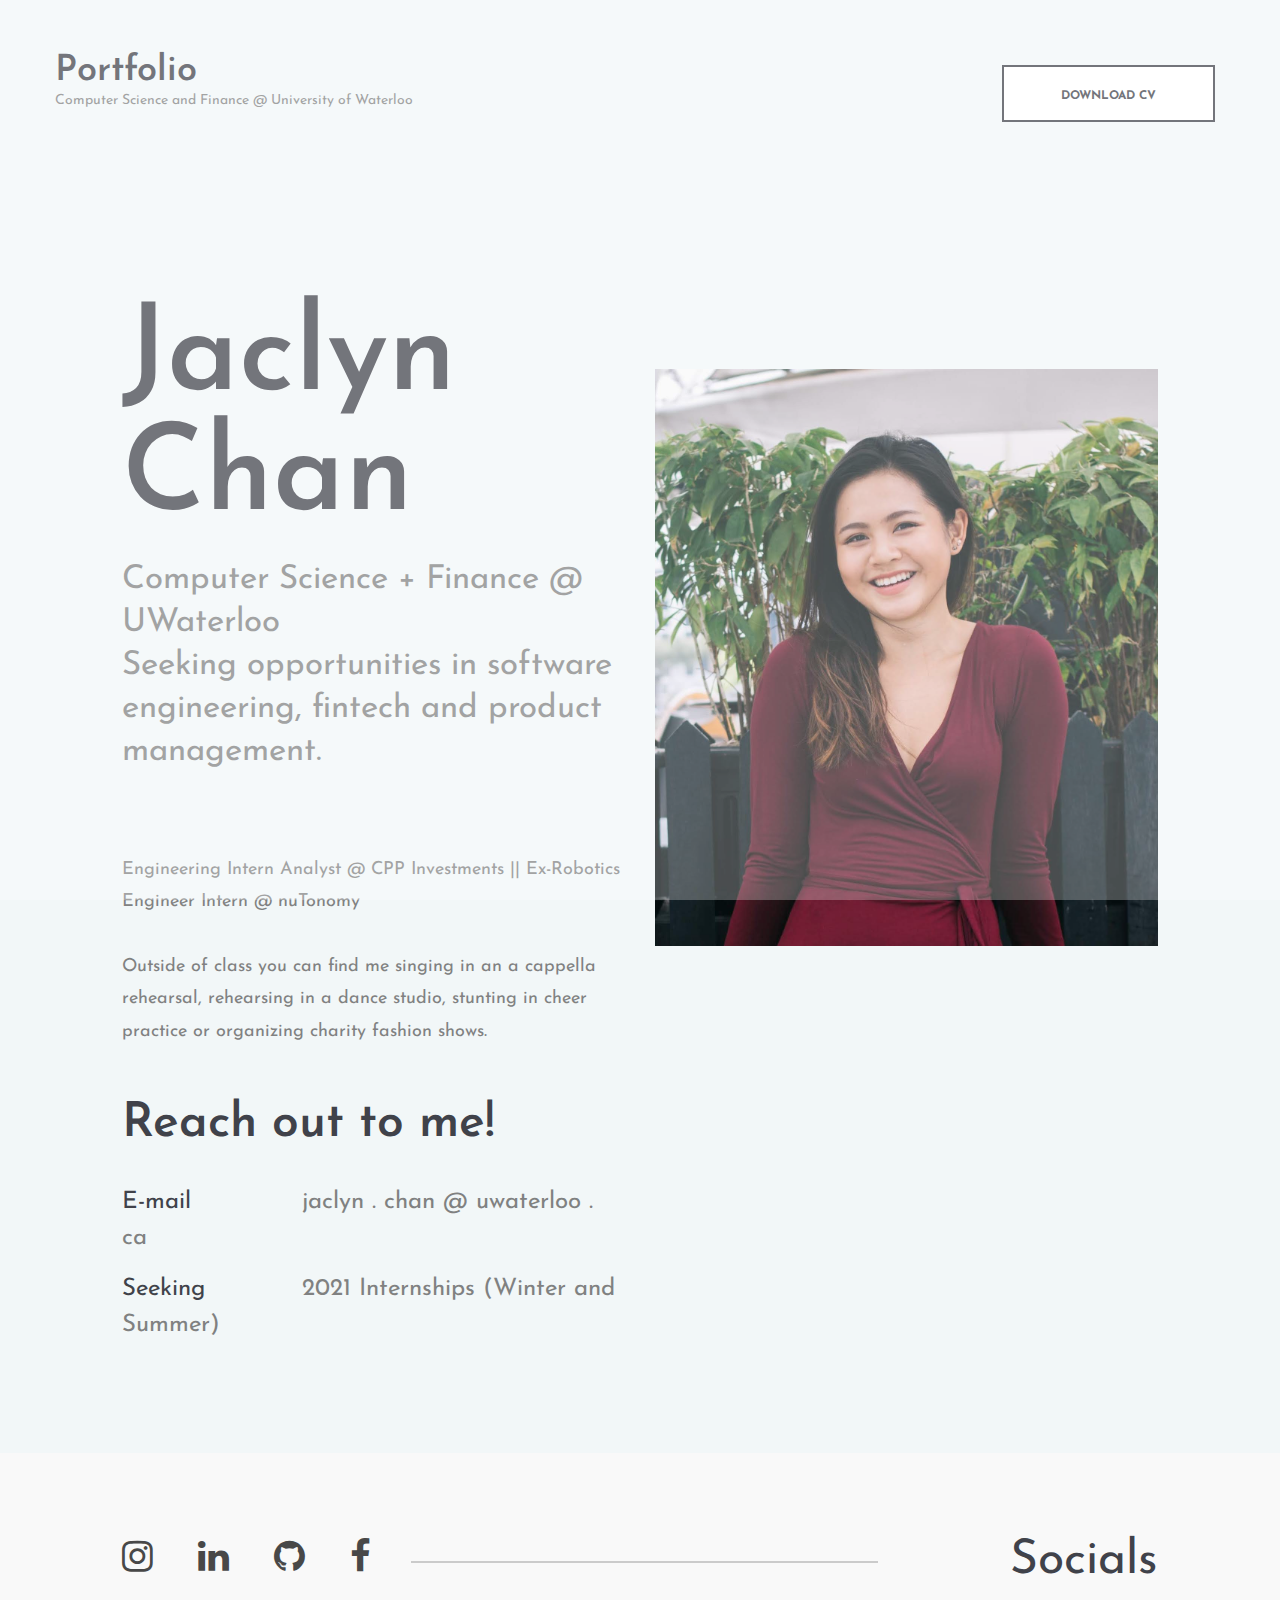
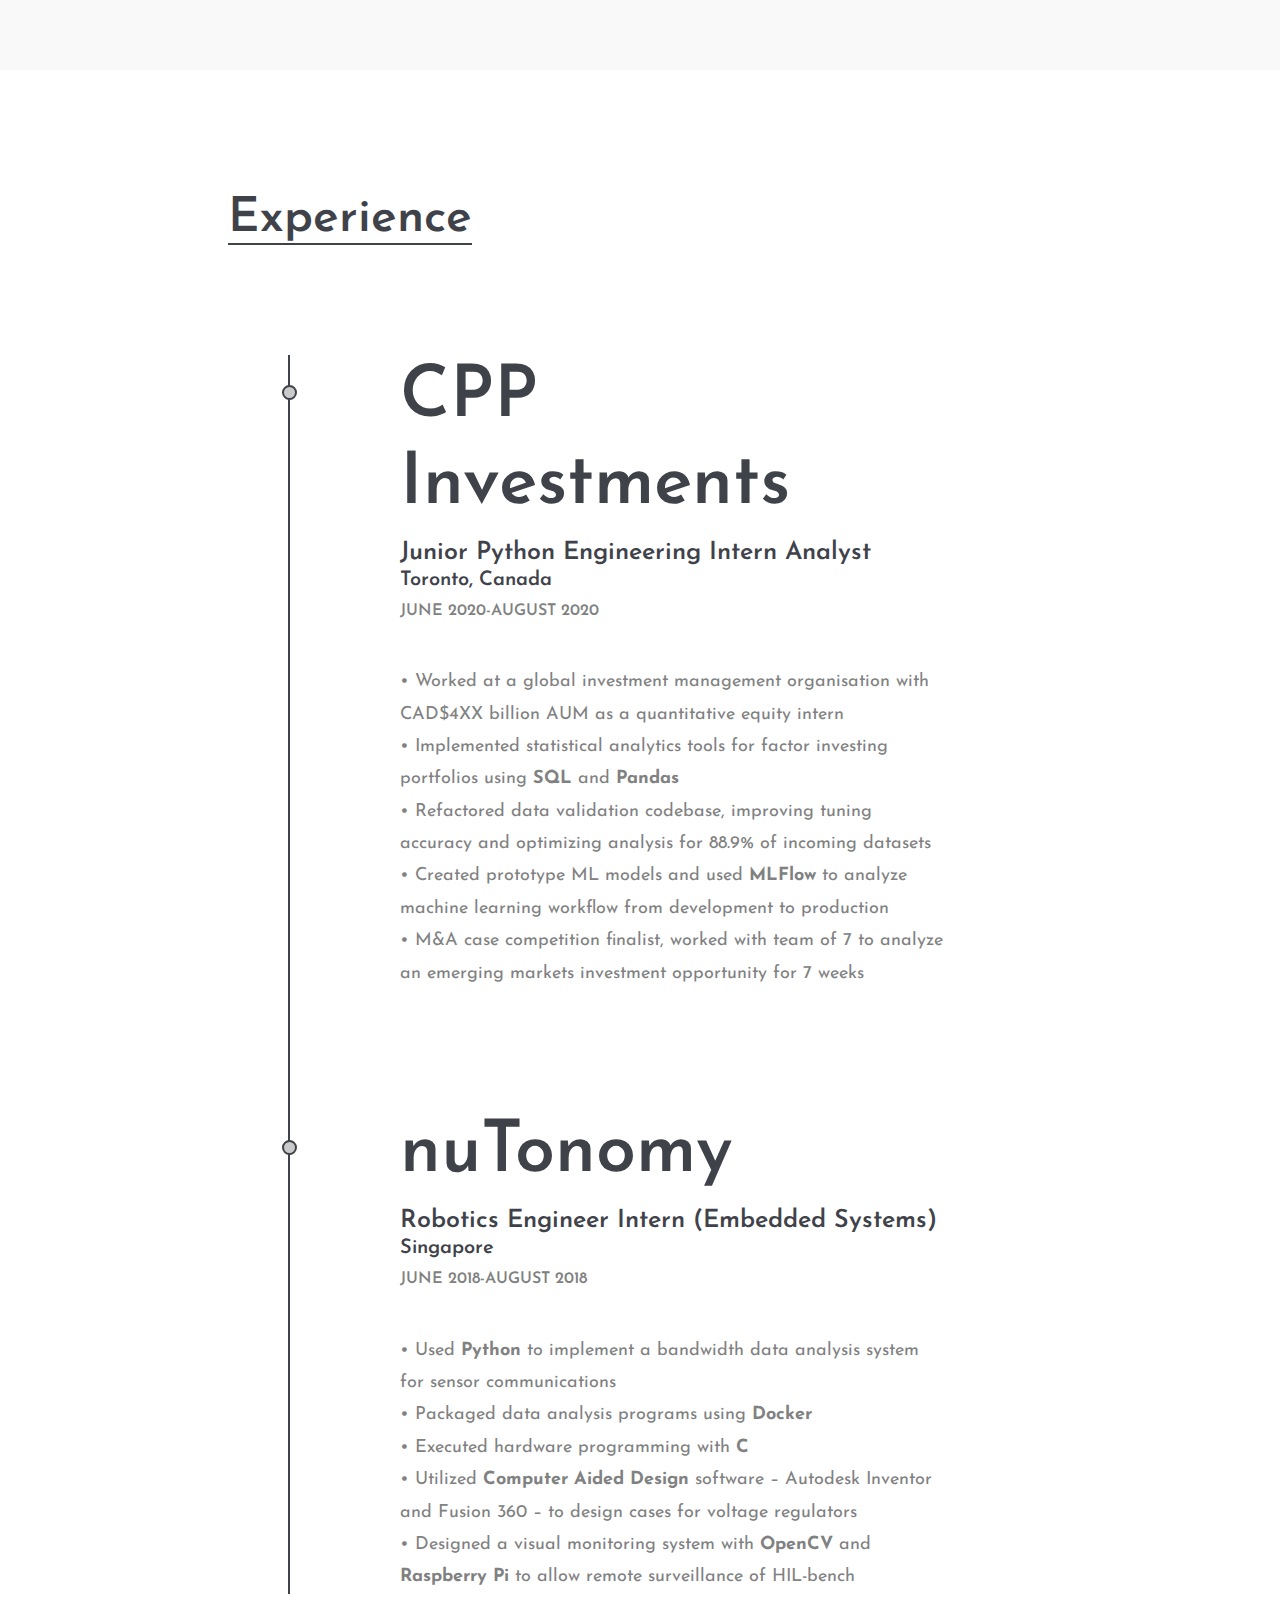
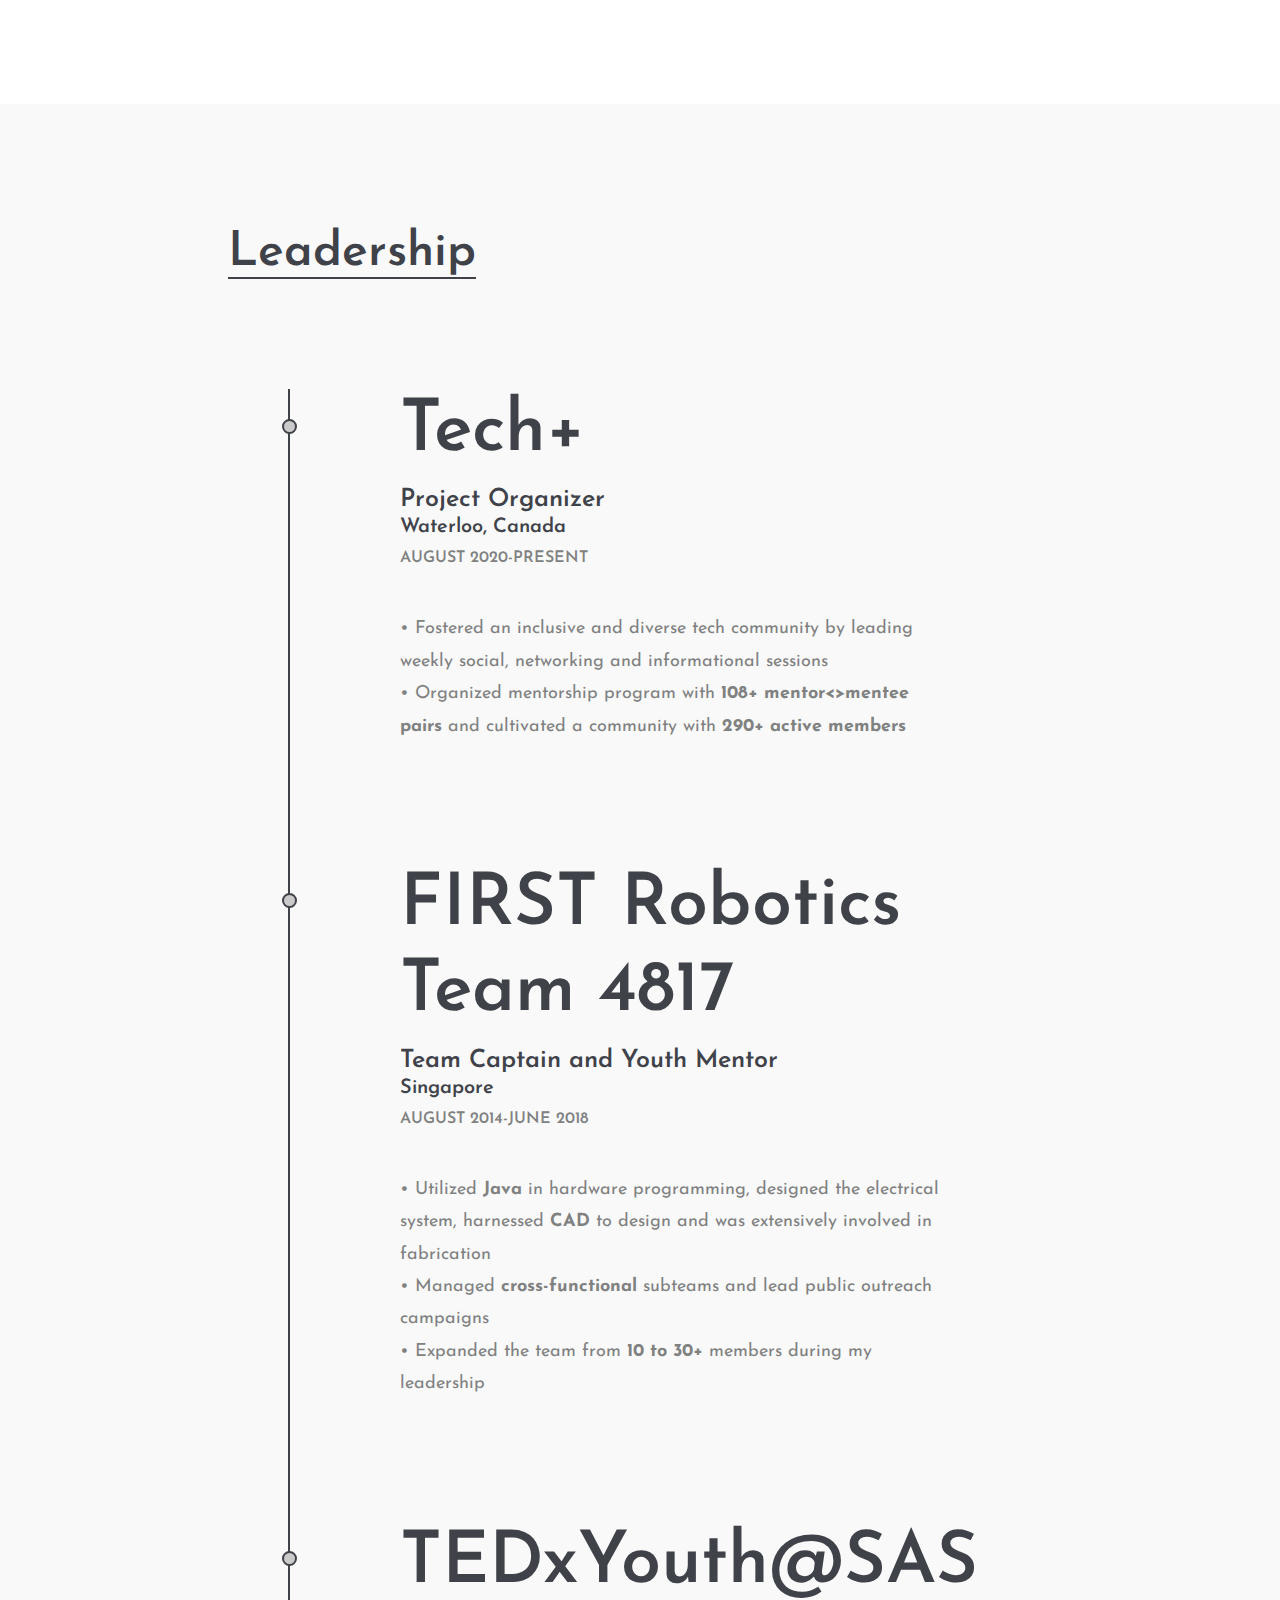
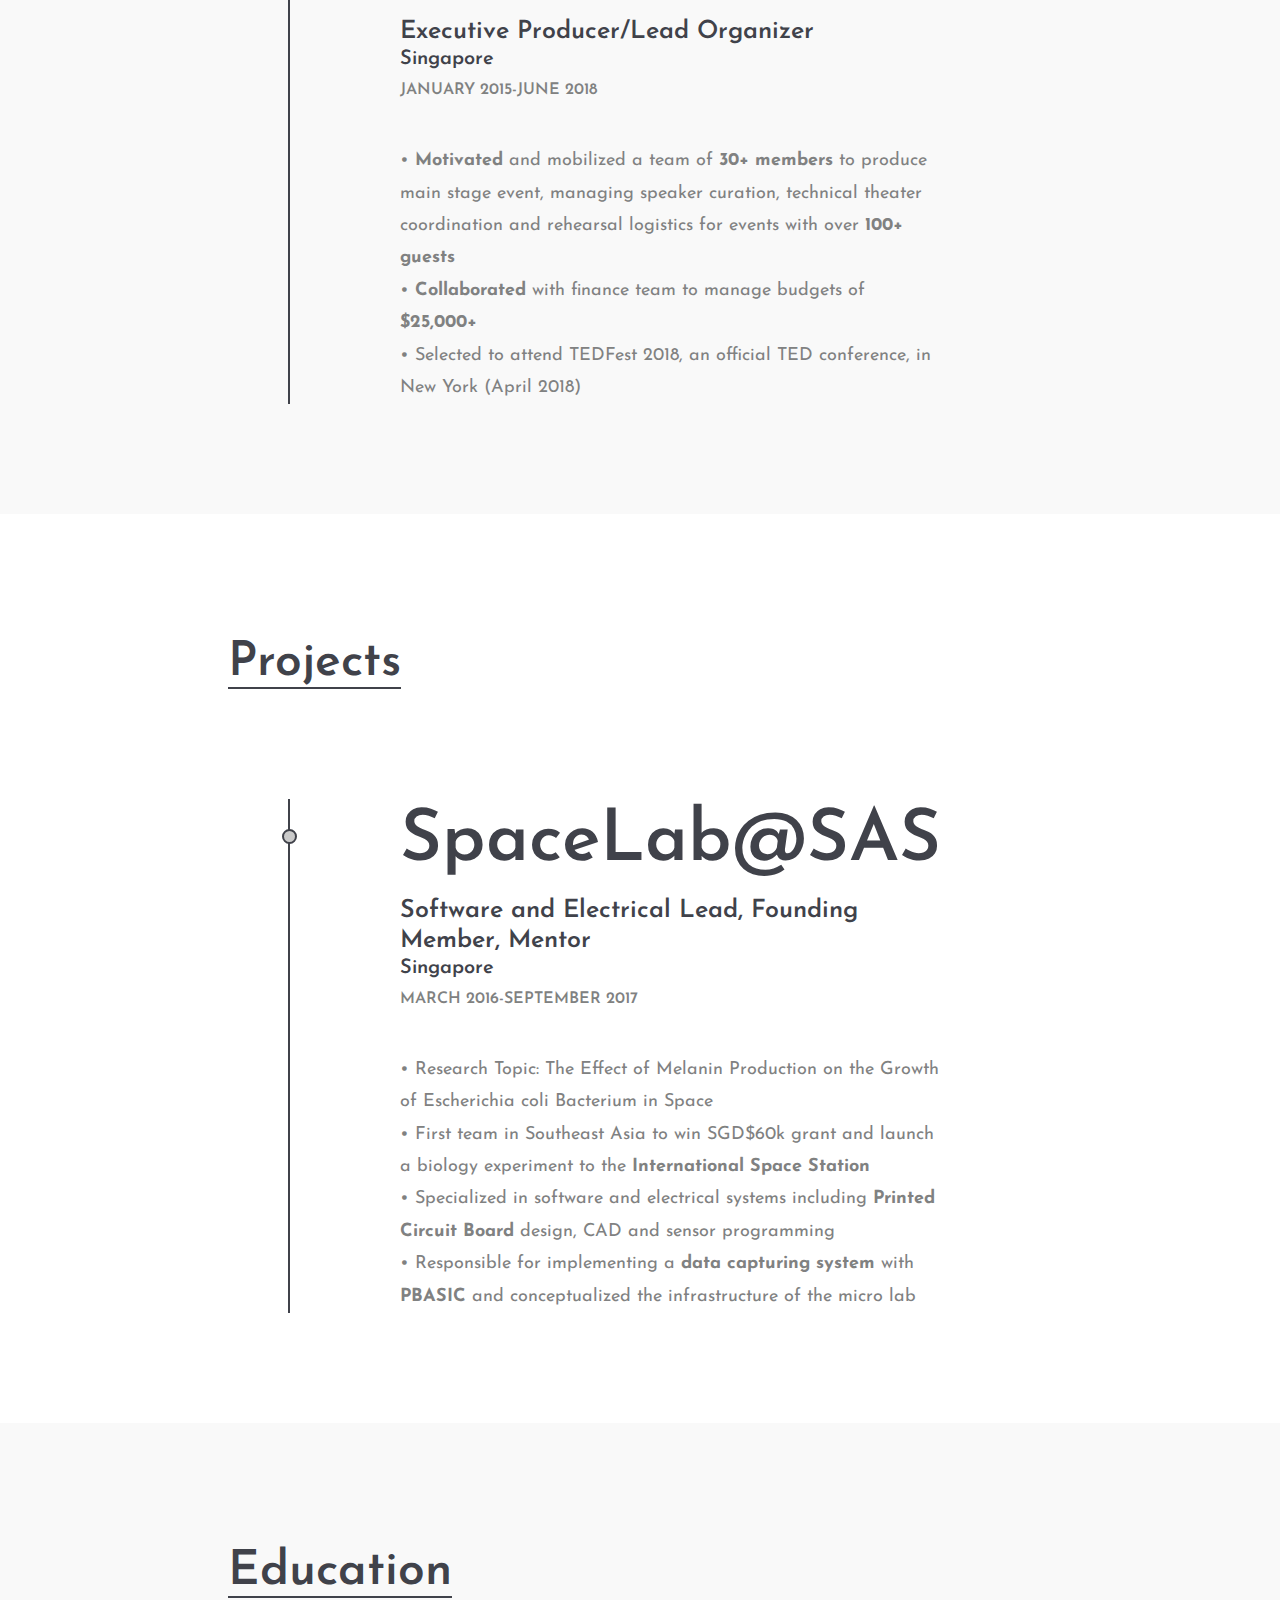
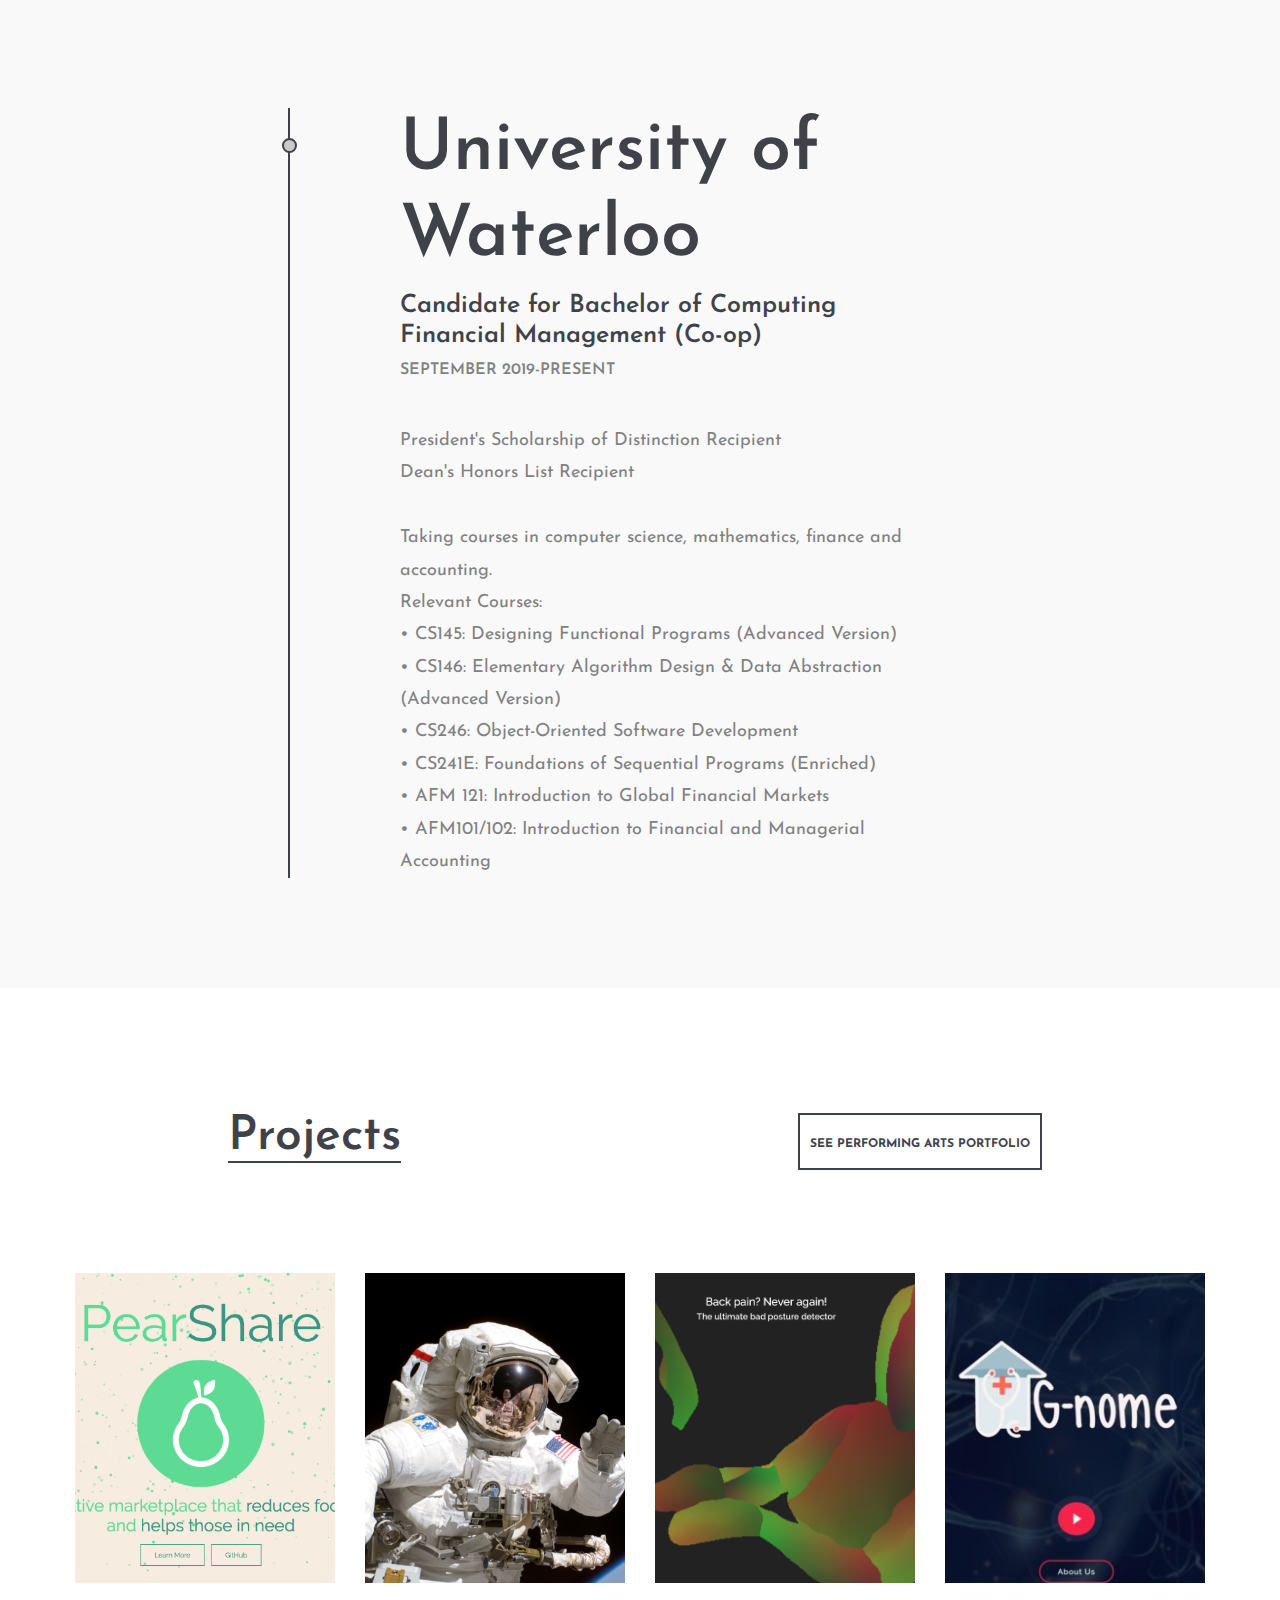
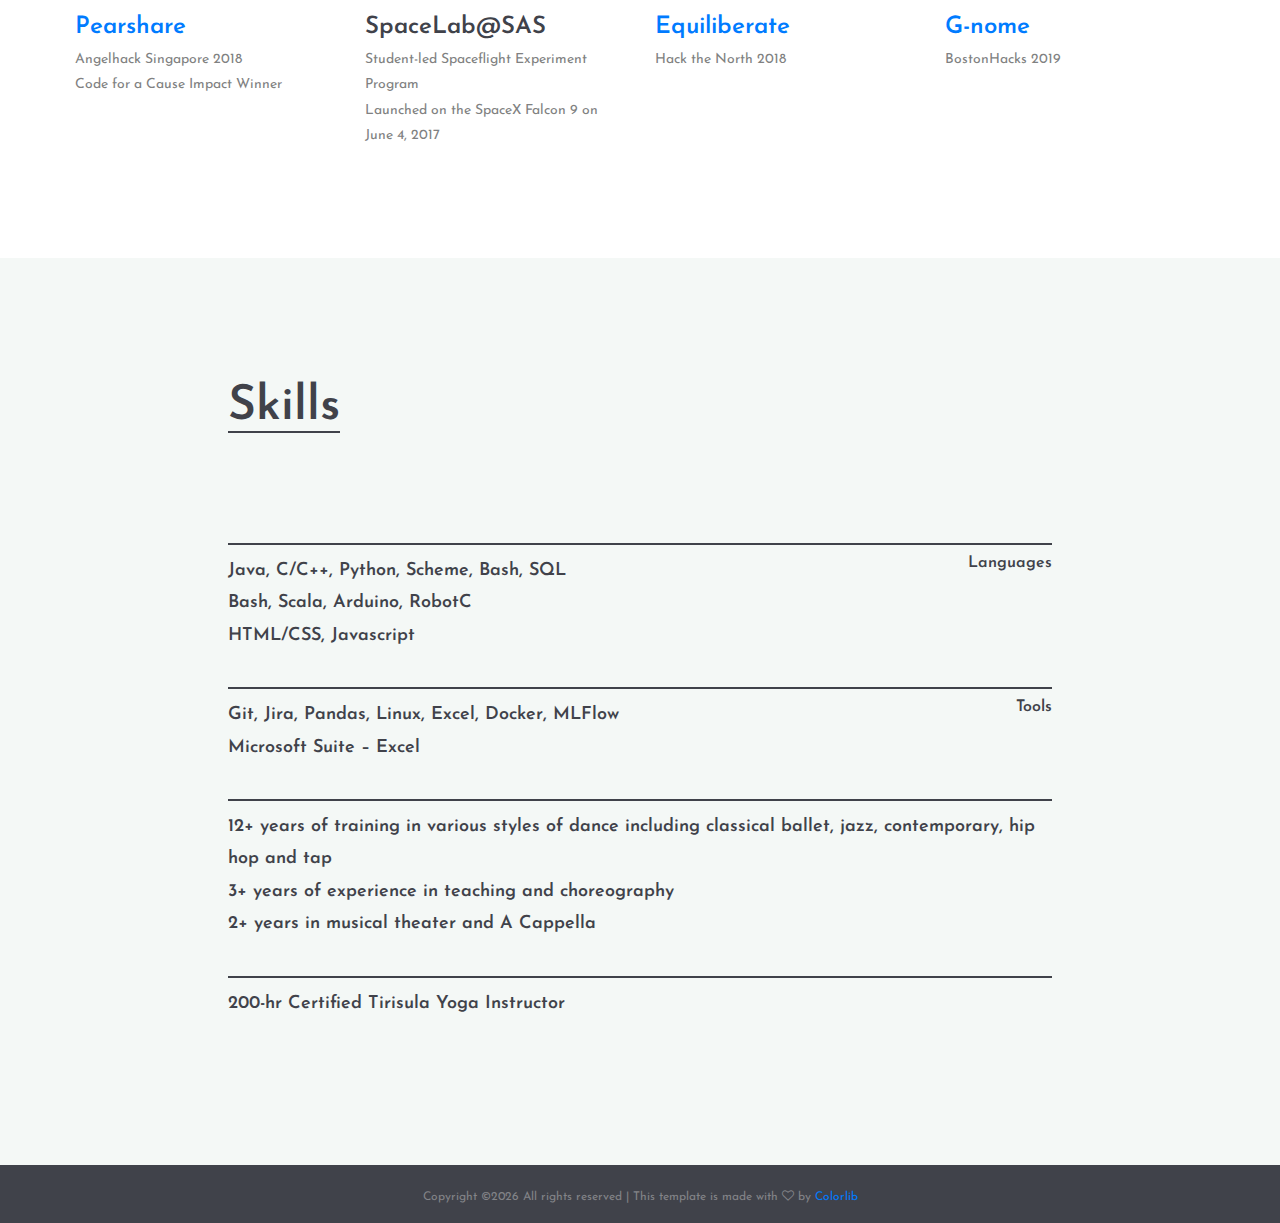
==== commit cbf64a65: "update tech+" ====
--- a/index.html
+++ b/index.html
@@ -164,7 +164,7 @@
 							<h5>Waterloo, Canada</h5>
 							<h4>August 2020-Present</h4>
 							<p> &bull; Fostered an inclusive and diverse tech community by leading weekly social, networking and informational sessions  </p>
-							<p>&bull; Organized mentorship program with <strong>108+ mentor<>mentee pairs </strong> and cultivated a community with <strong>160+ active members</strong></p>	
+							<p>&bull; Organized mentorship program with <strong>108+ mentor<>mentee pairs </strong> and cultivated a community with <strong>290+ active members</strong></p>	
 						</li>
 						<li>
 							<h2>FIRST Robotics Team 4817</h2>
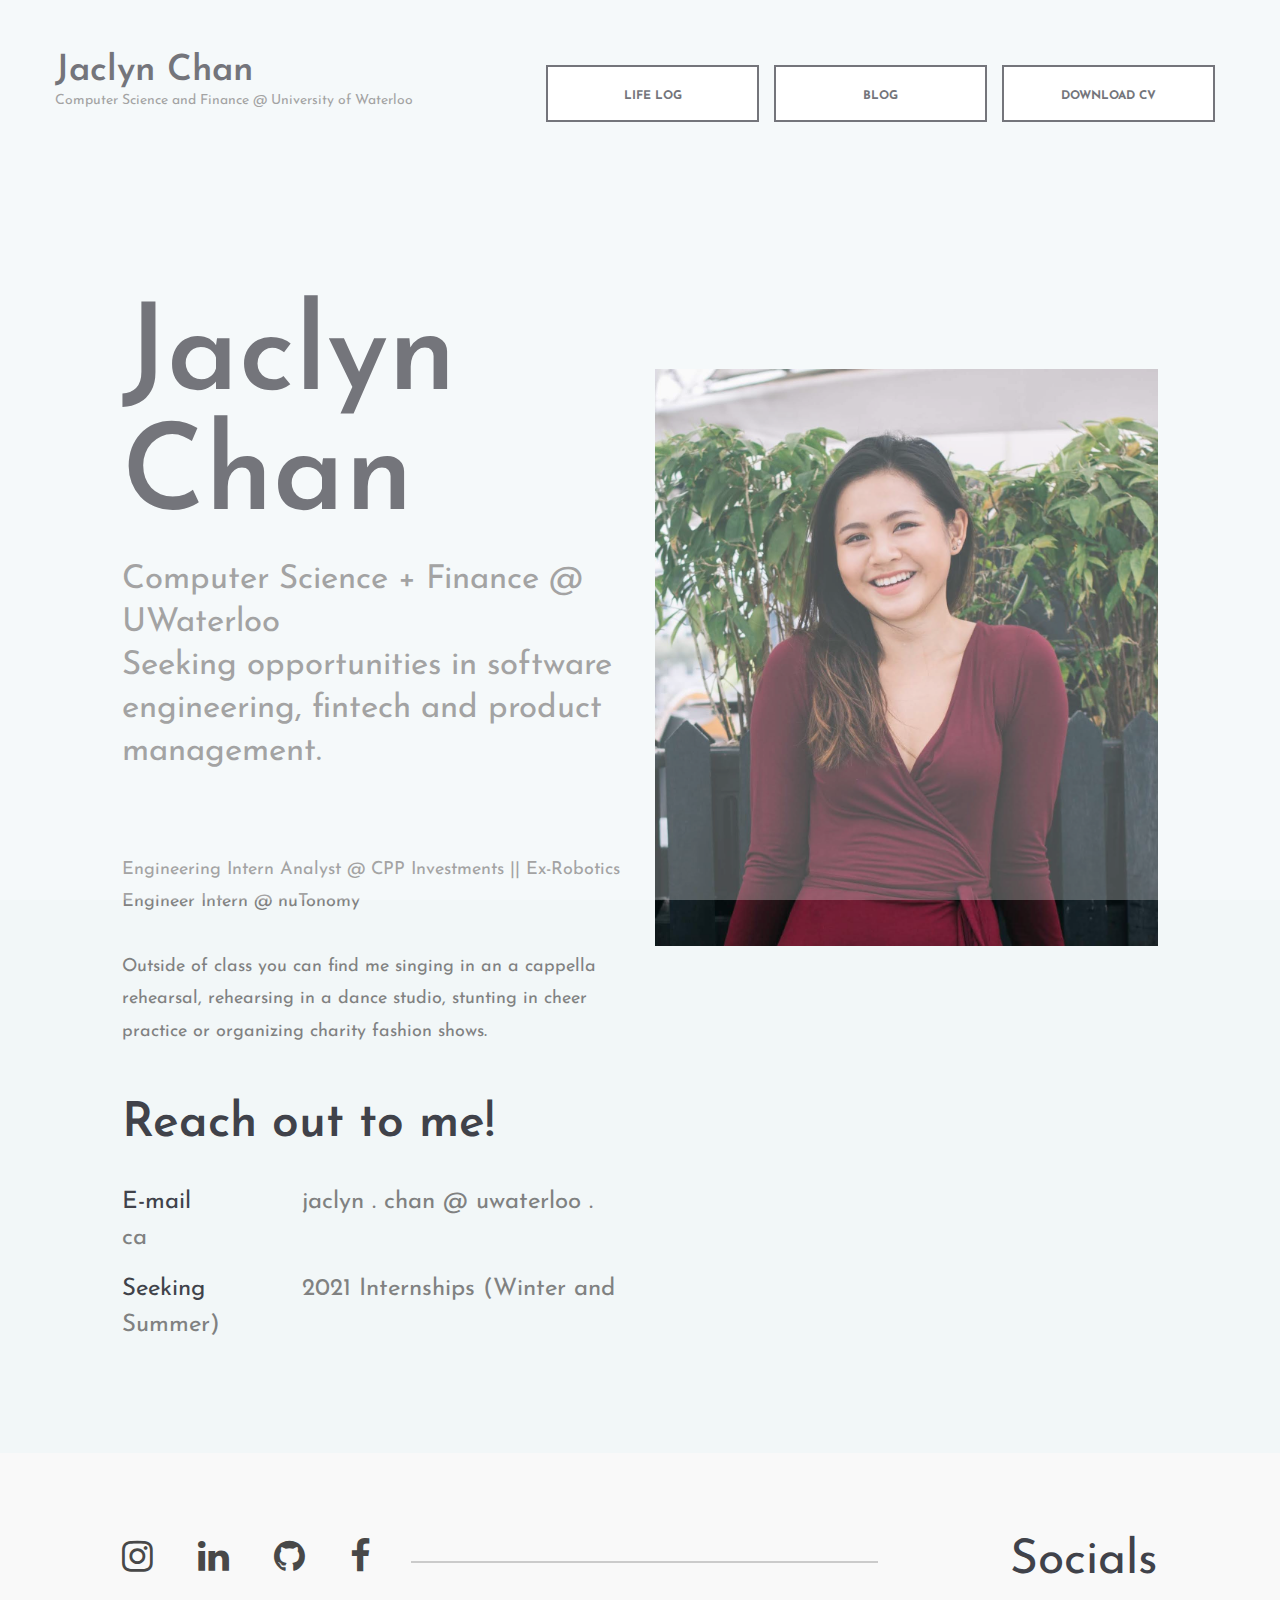
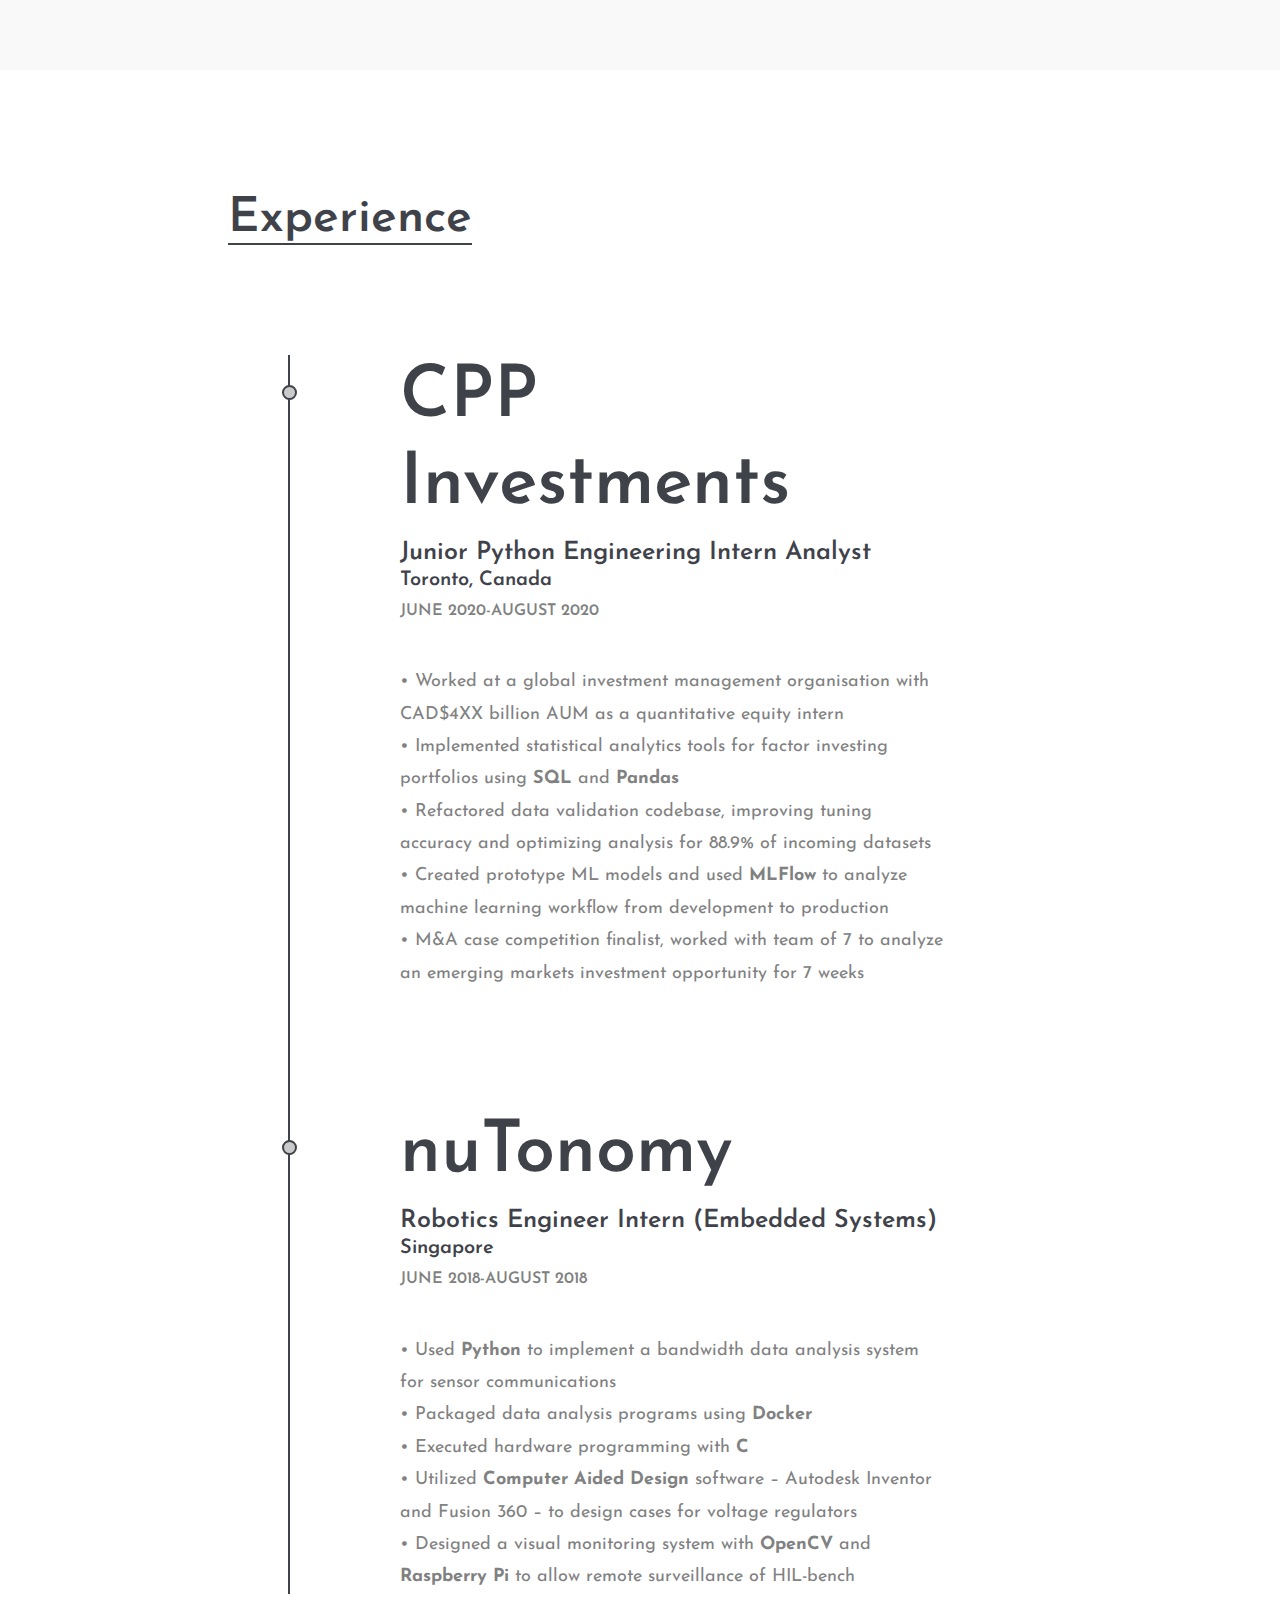
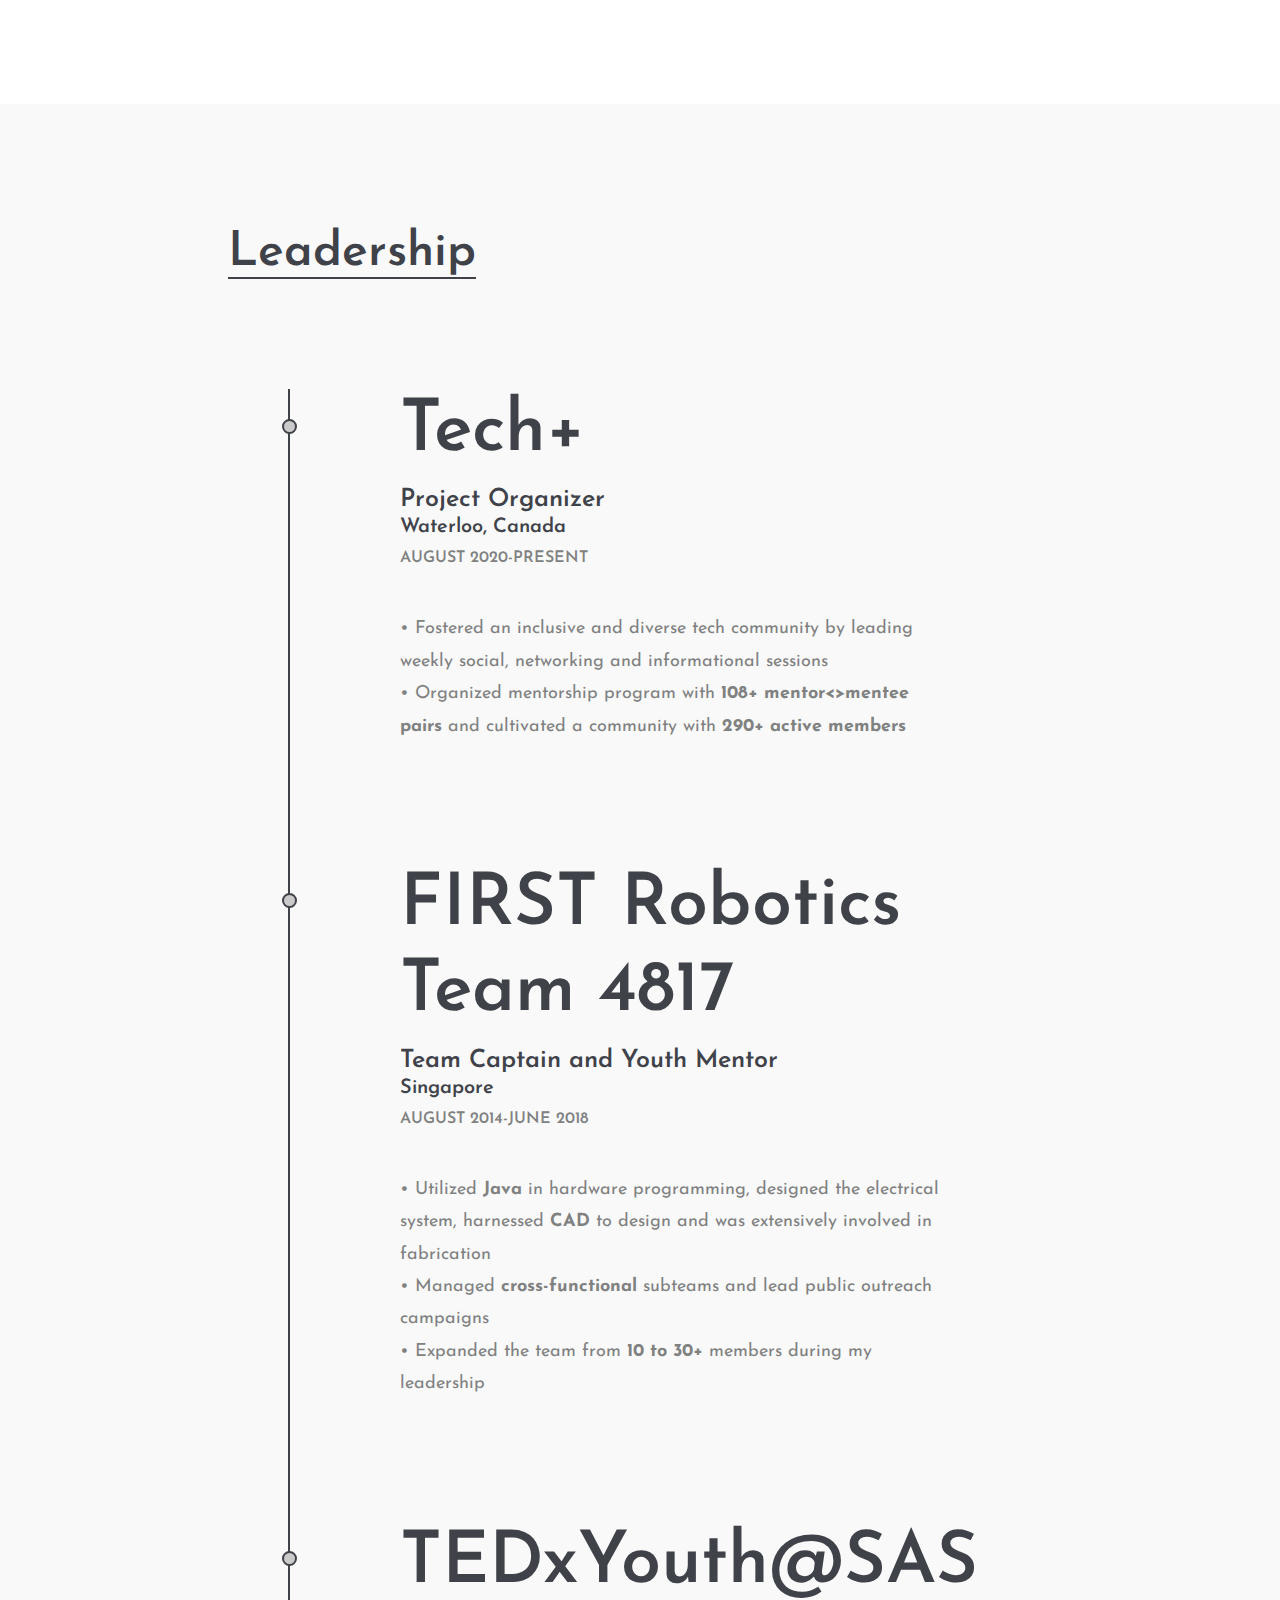
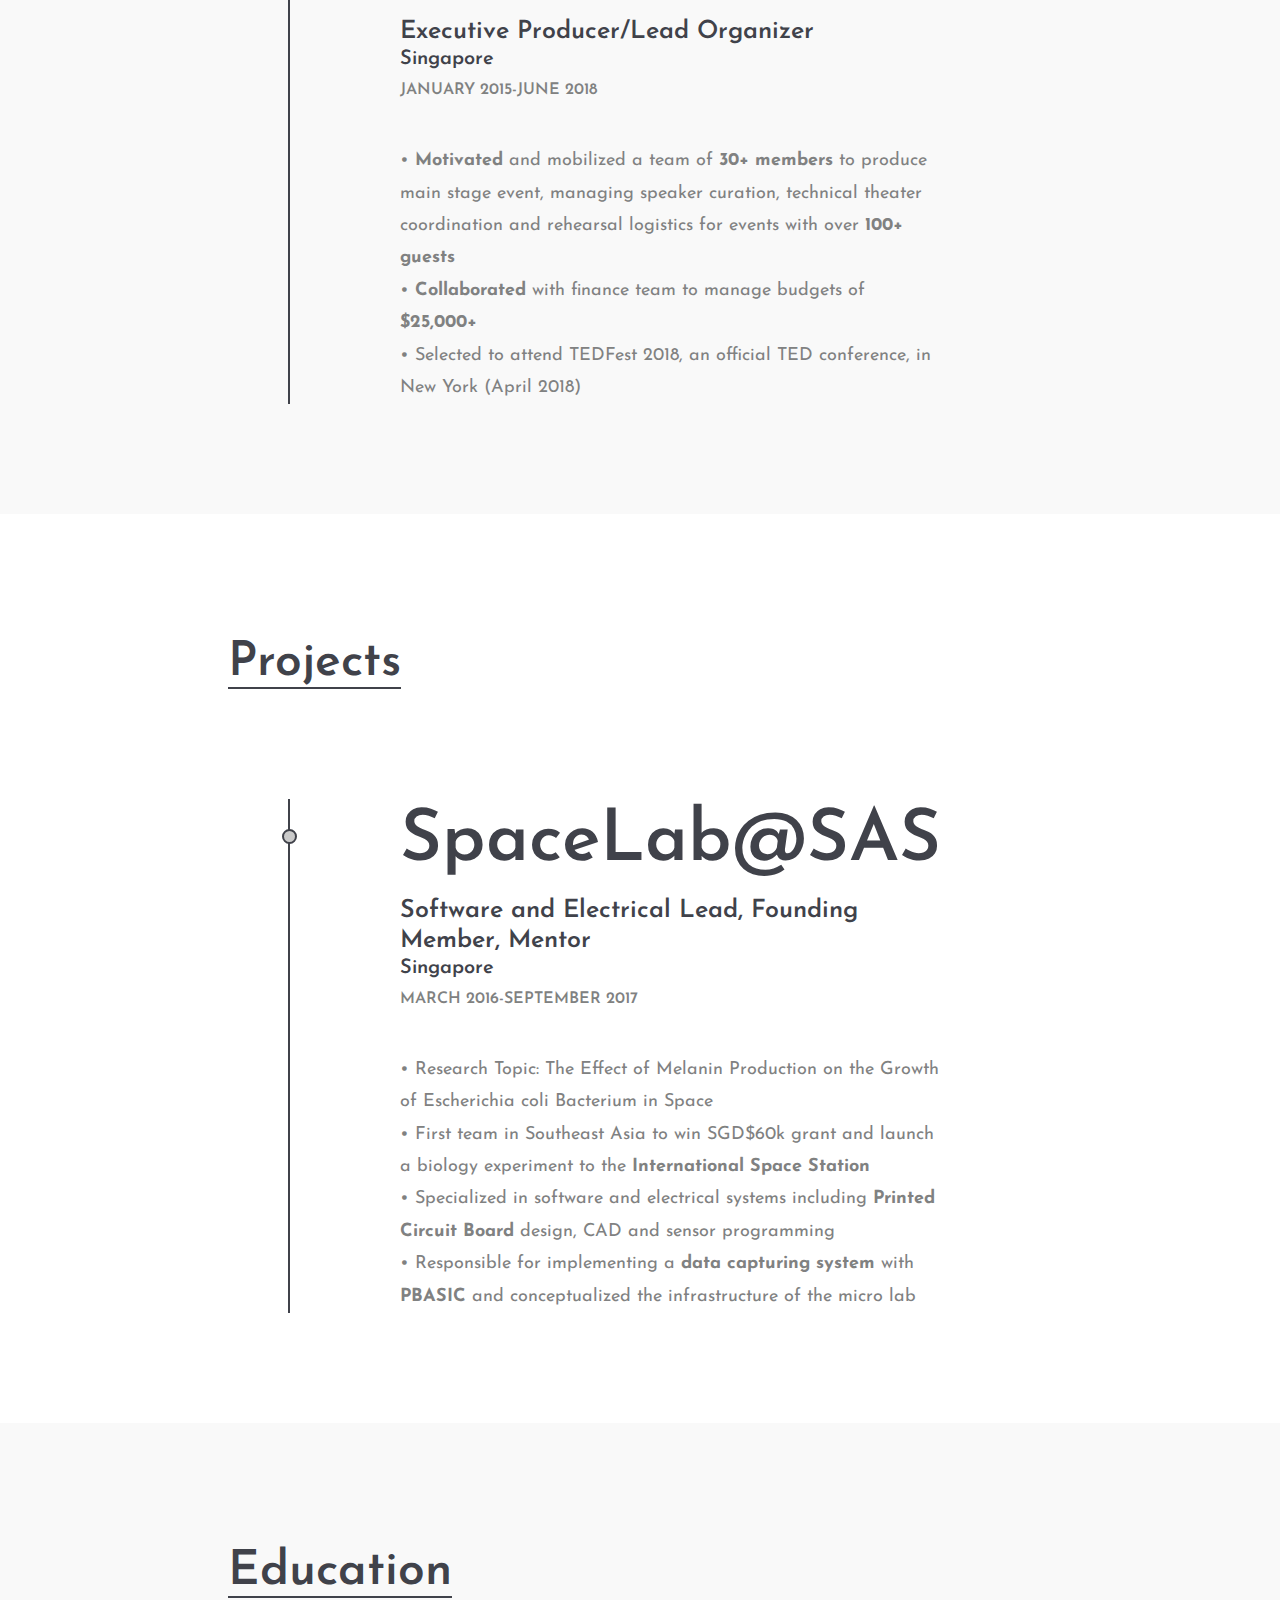
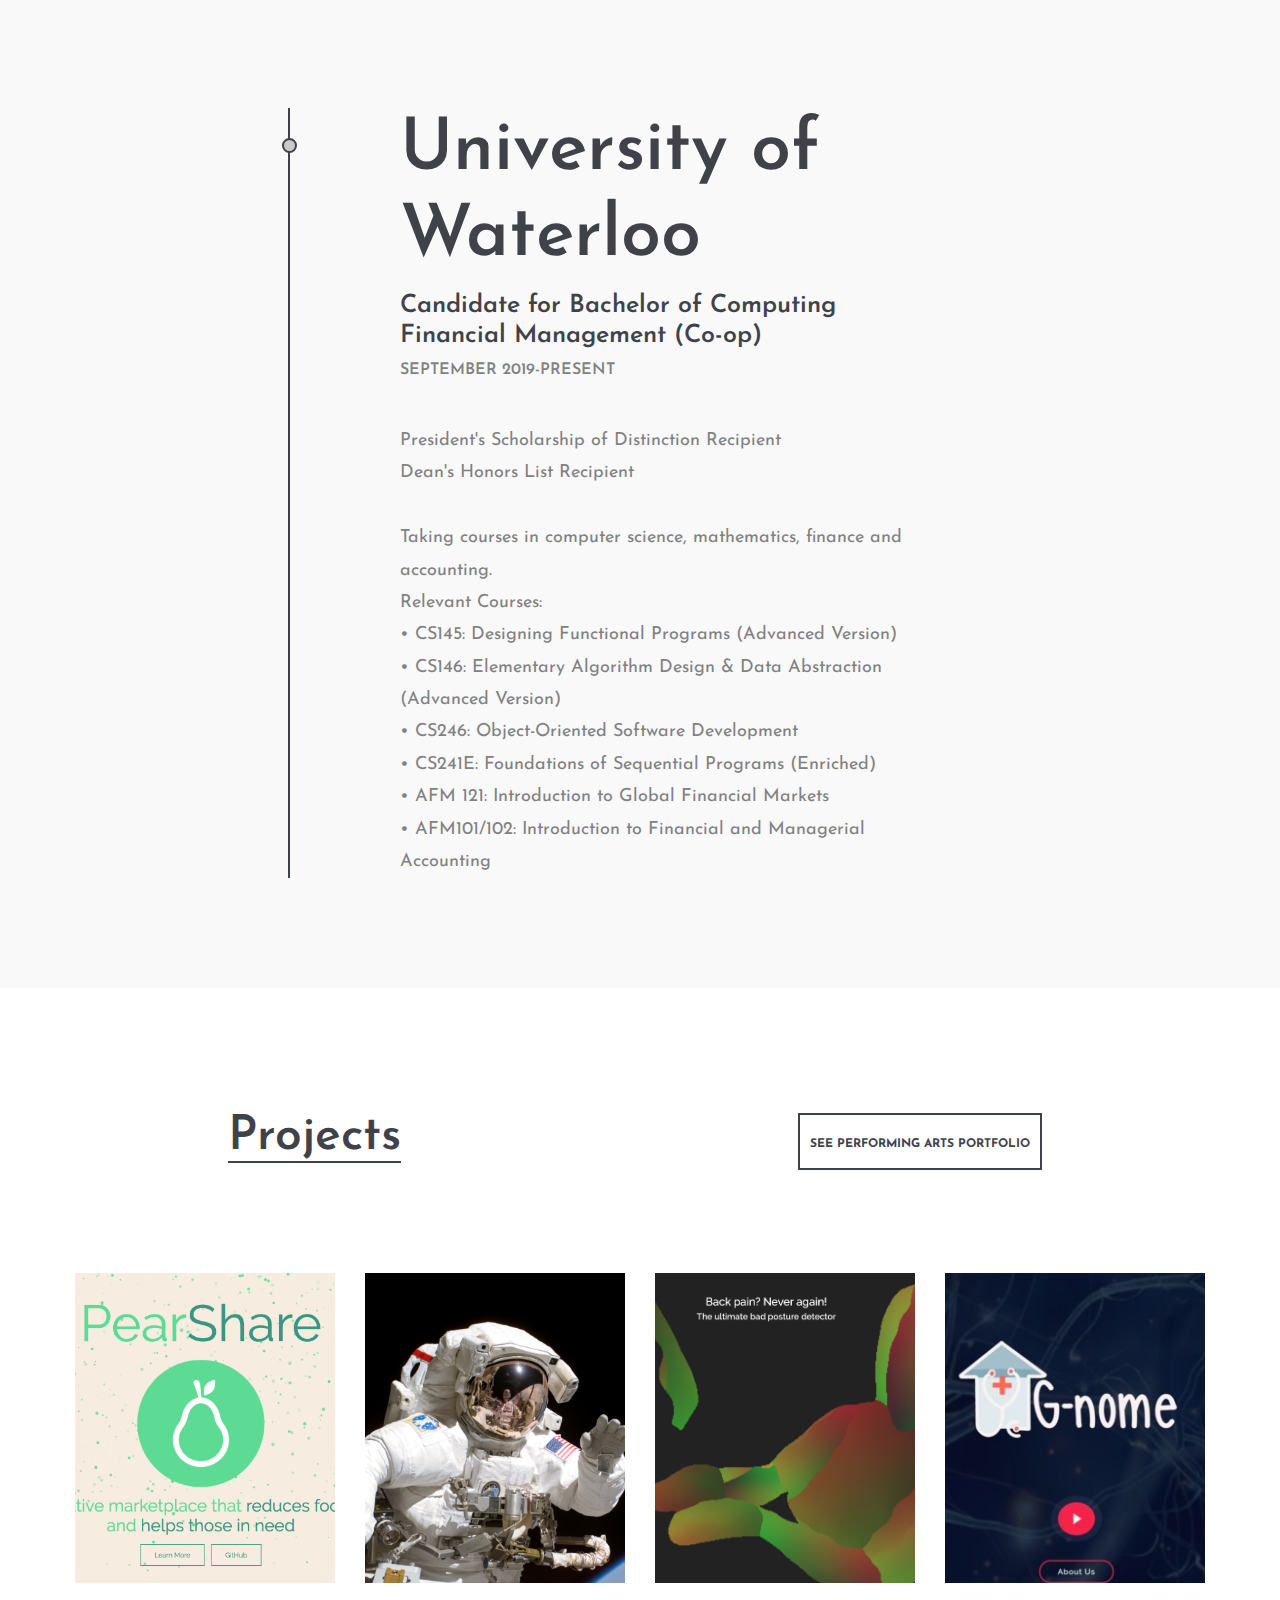
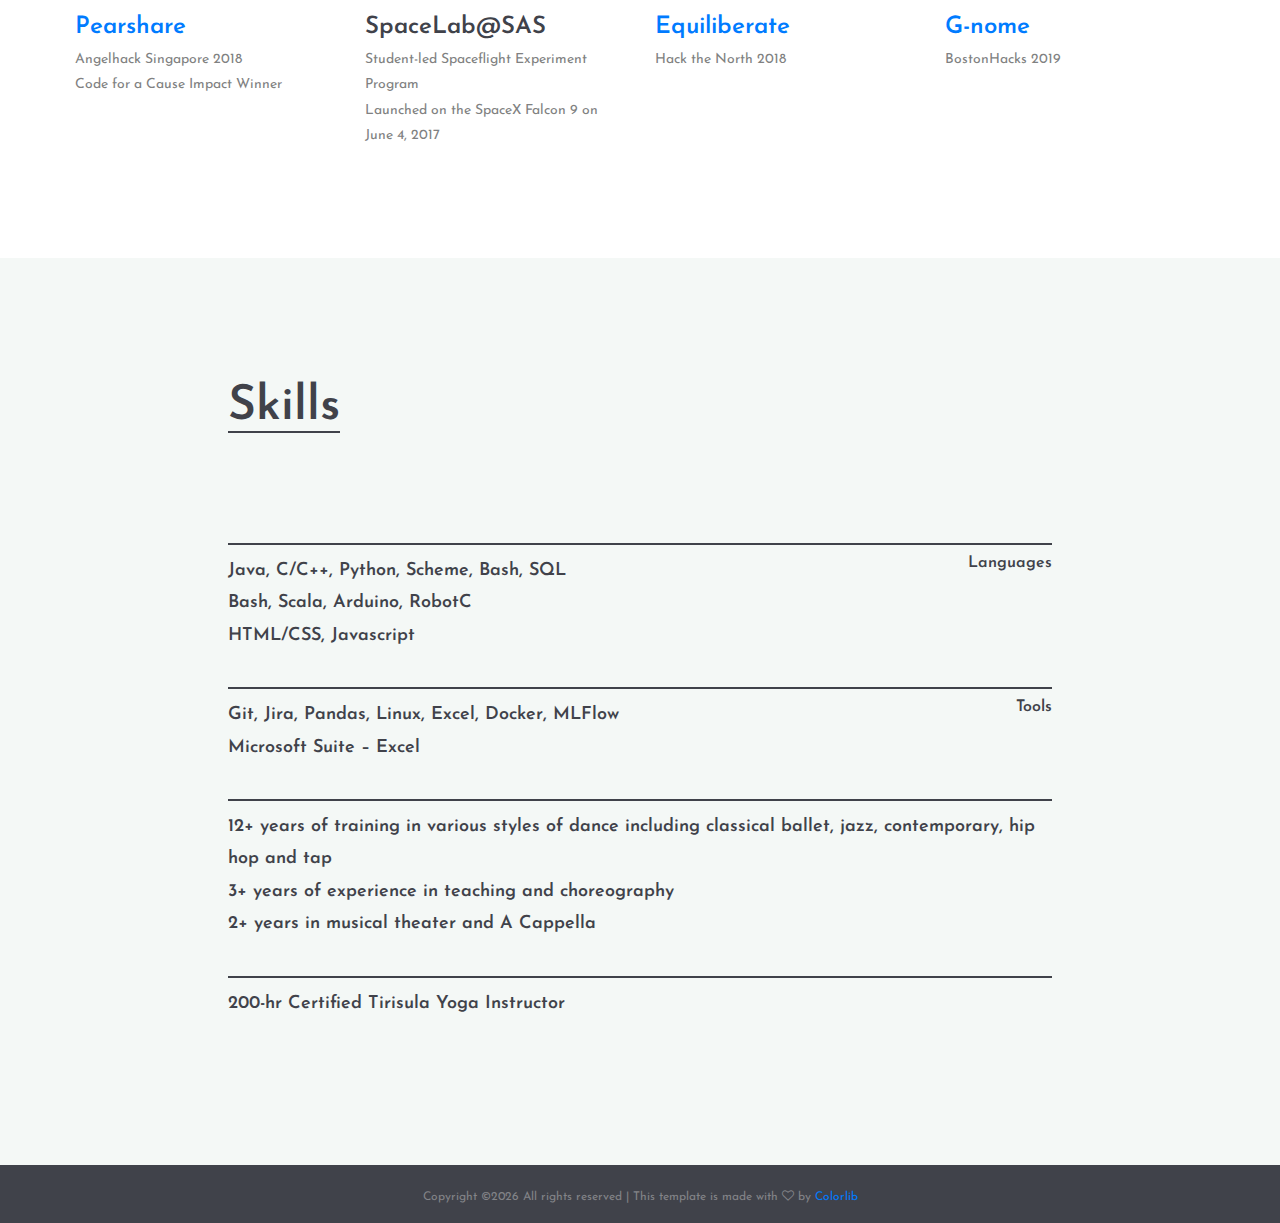
==== commit bf0ba9ec: "add blog" ====
--- a/index.html
+++ b/index.html
@@ -24,10 +24,10 @@
 	<link rel="stylesheet" href="css/style.css"/>
 
 
-	<!--[if lt IE 9]>
+<!-- 	[if lt IE 9]>
 	  <script src="https://oss.maxcdn.com/html5shiv/3.7.2/html5shiv.min.js"></script>
 	  <script src="https://oss.maxcdn.com/respond/1.4.2/respond.min.js"></script>
-	<![endif]-->
+	<![endif] -->
 
 </head>
 <body>
@@ -39,16 +39,19 @@
 	<!-- Header section start -->
 	<header class="header-section">
 		<div class="container-fluid">
+
 			<div class="row">
 				<div class="col-md-4">
 					<div class="site-logo">
-						<h2><a href="#">Portfolio</a></h2>
+						<h2><a href="index.html">Jaclyn Chan</a></h2>
 						<p>Computer Science and Finance @ University of Waterloo</p>
 					</div>
 				</div>
 				<div class="col-md-8 text-md-right header-buttons">
+					<a href="lifelog.html" class="site-btn">Life Log</a> 
+					<a href="bloghome.html" class="site-btn">Blog</a> 
 					<a href="files/resume.pdf" class="site-btn">Download CV</a>
-					<!--- <a href="https://jaclynchan.wixsite.com/home/portfolio" class="site-btn">Performing Arts Portfolio</a> -->
+
 				</div>
 			</div>
 		</div>
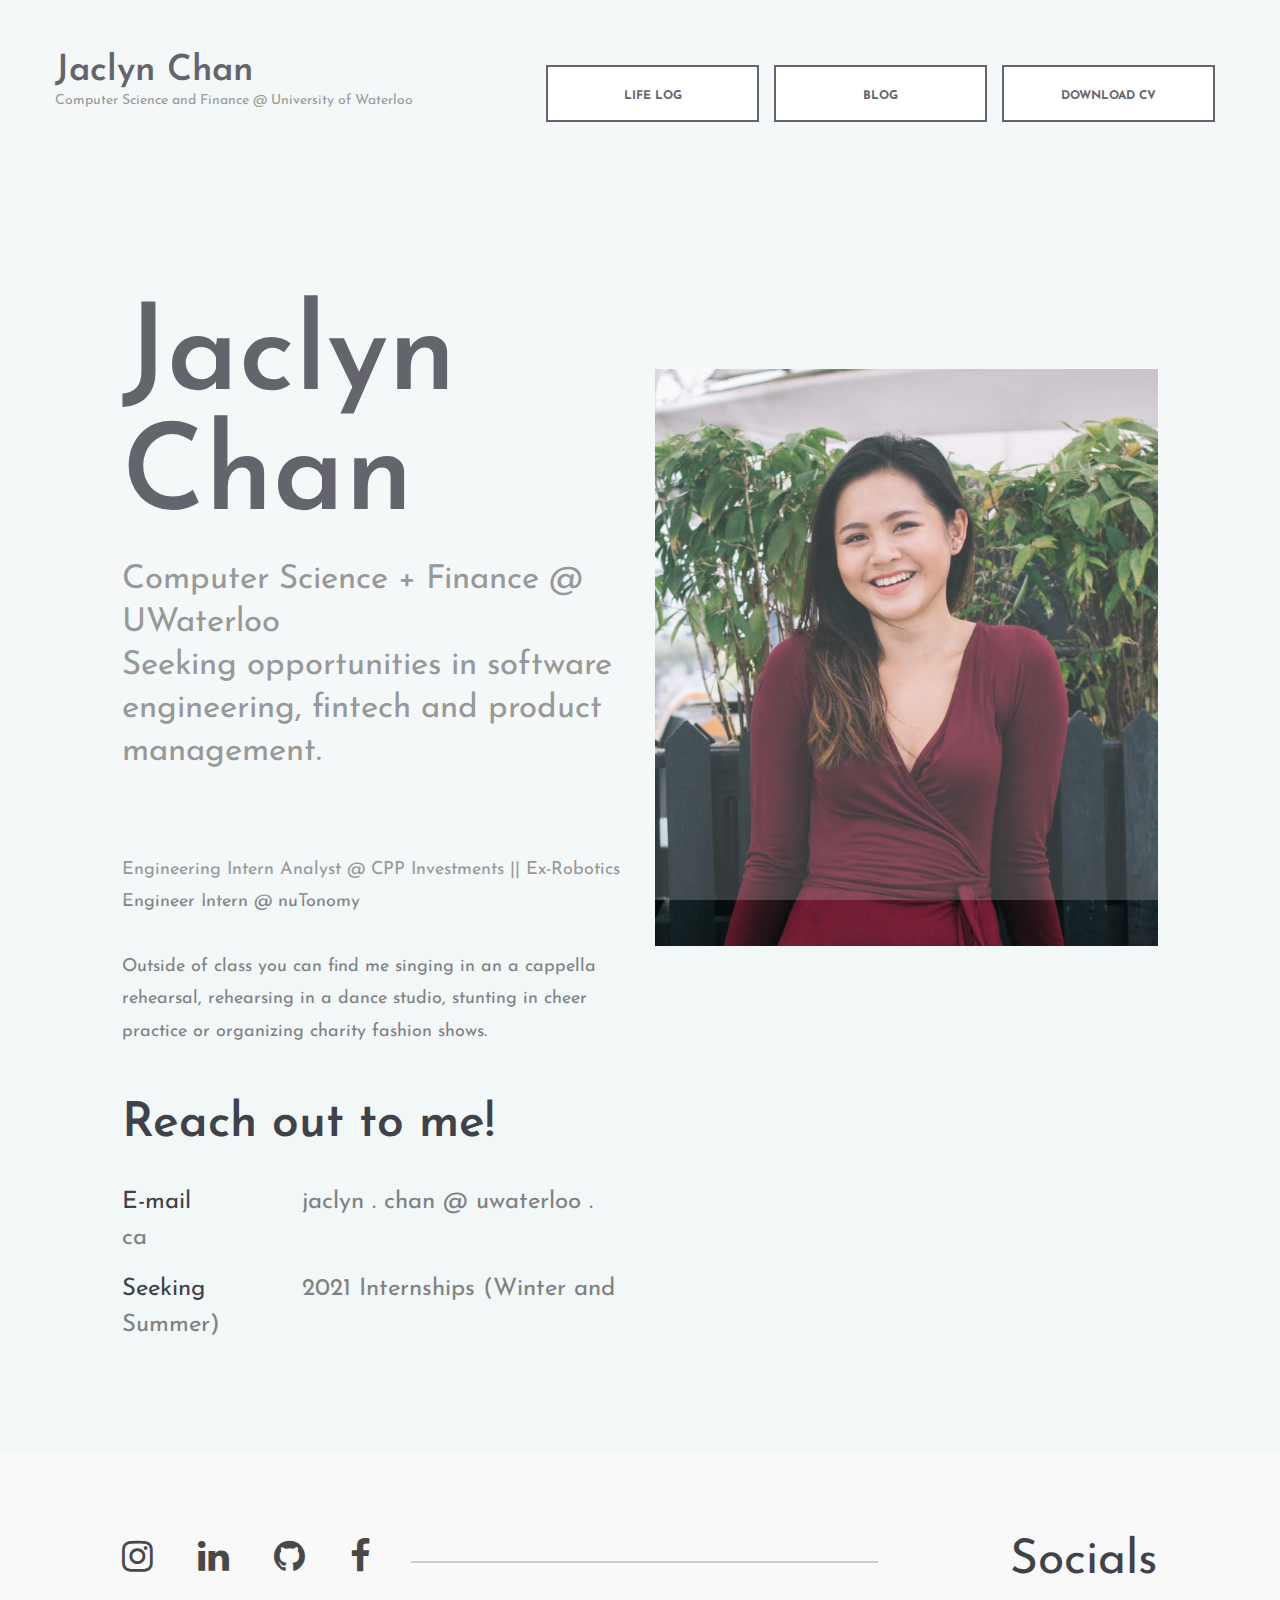
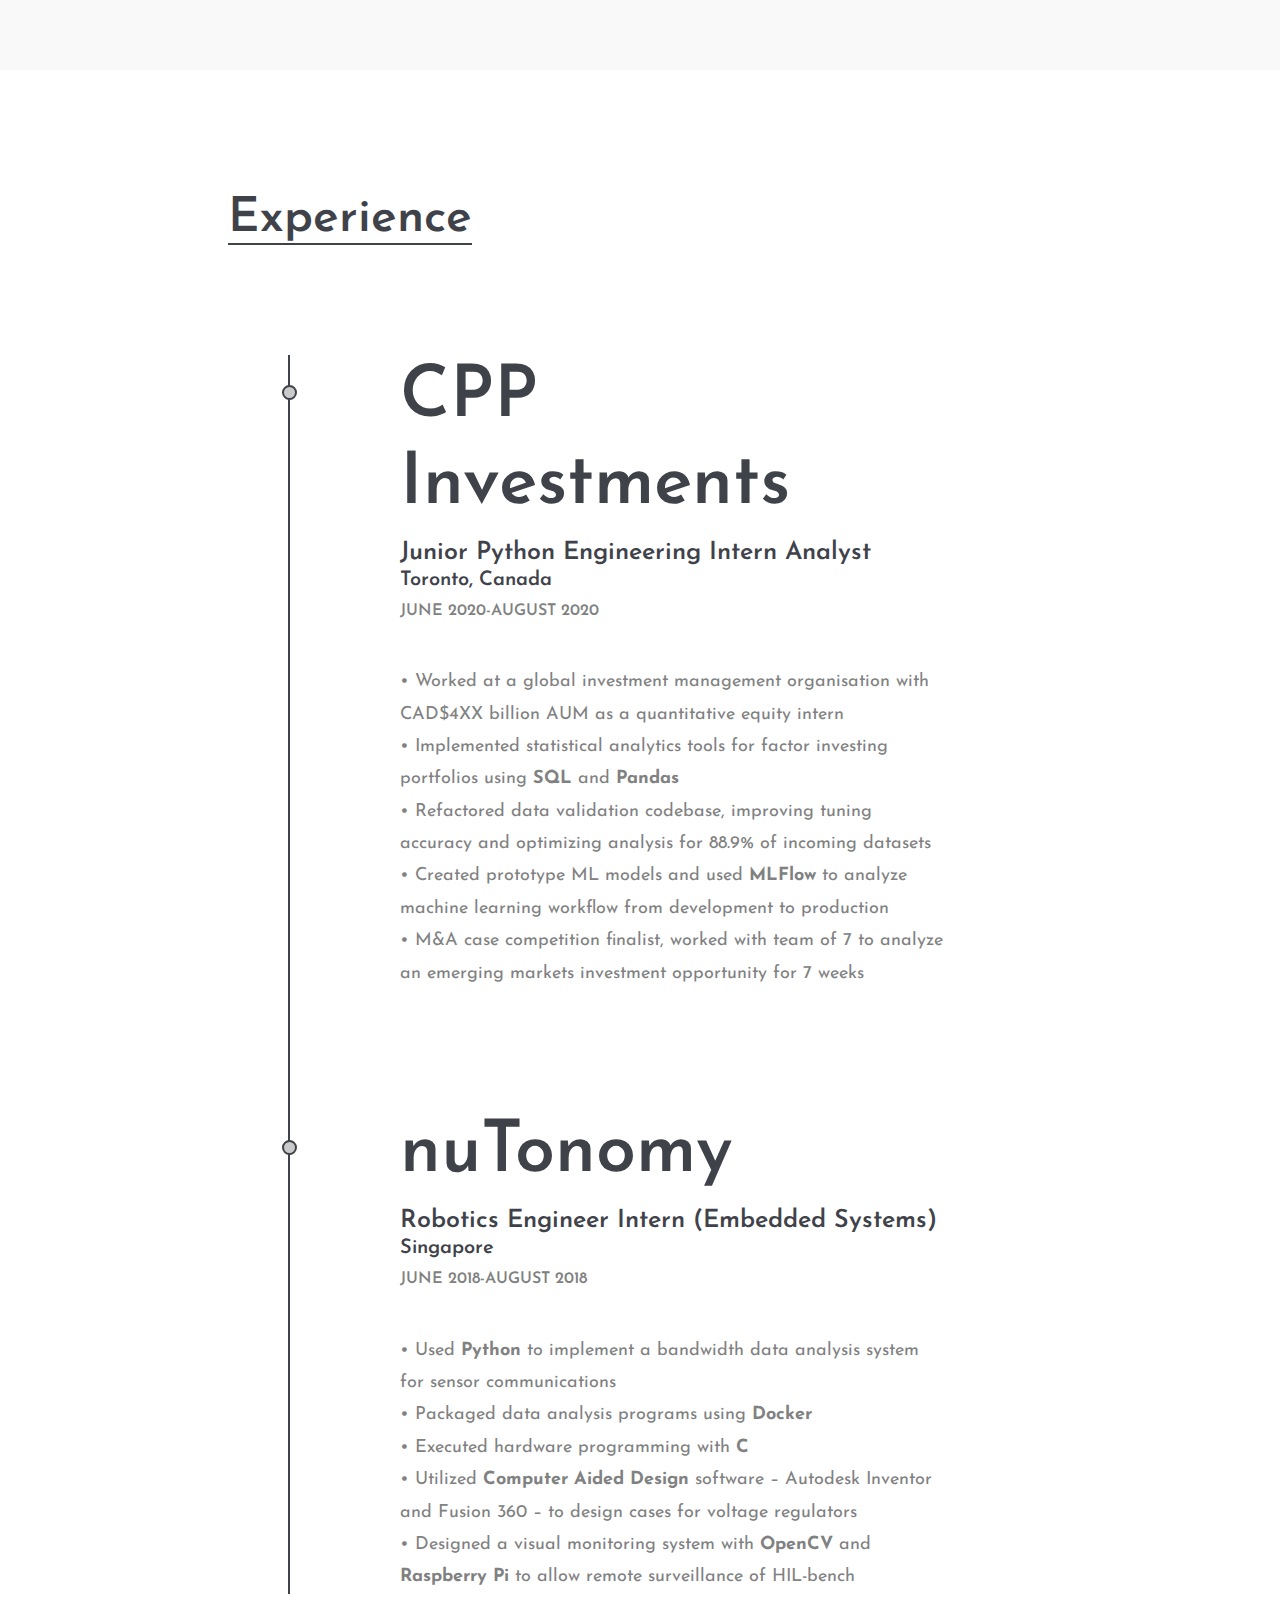
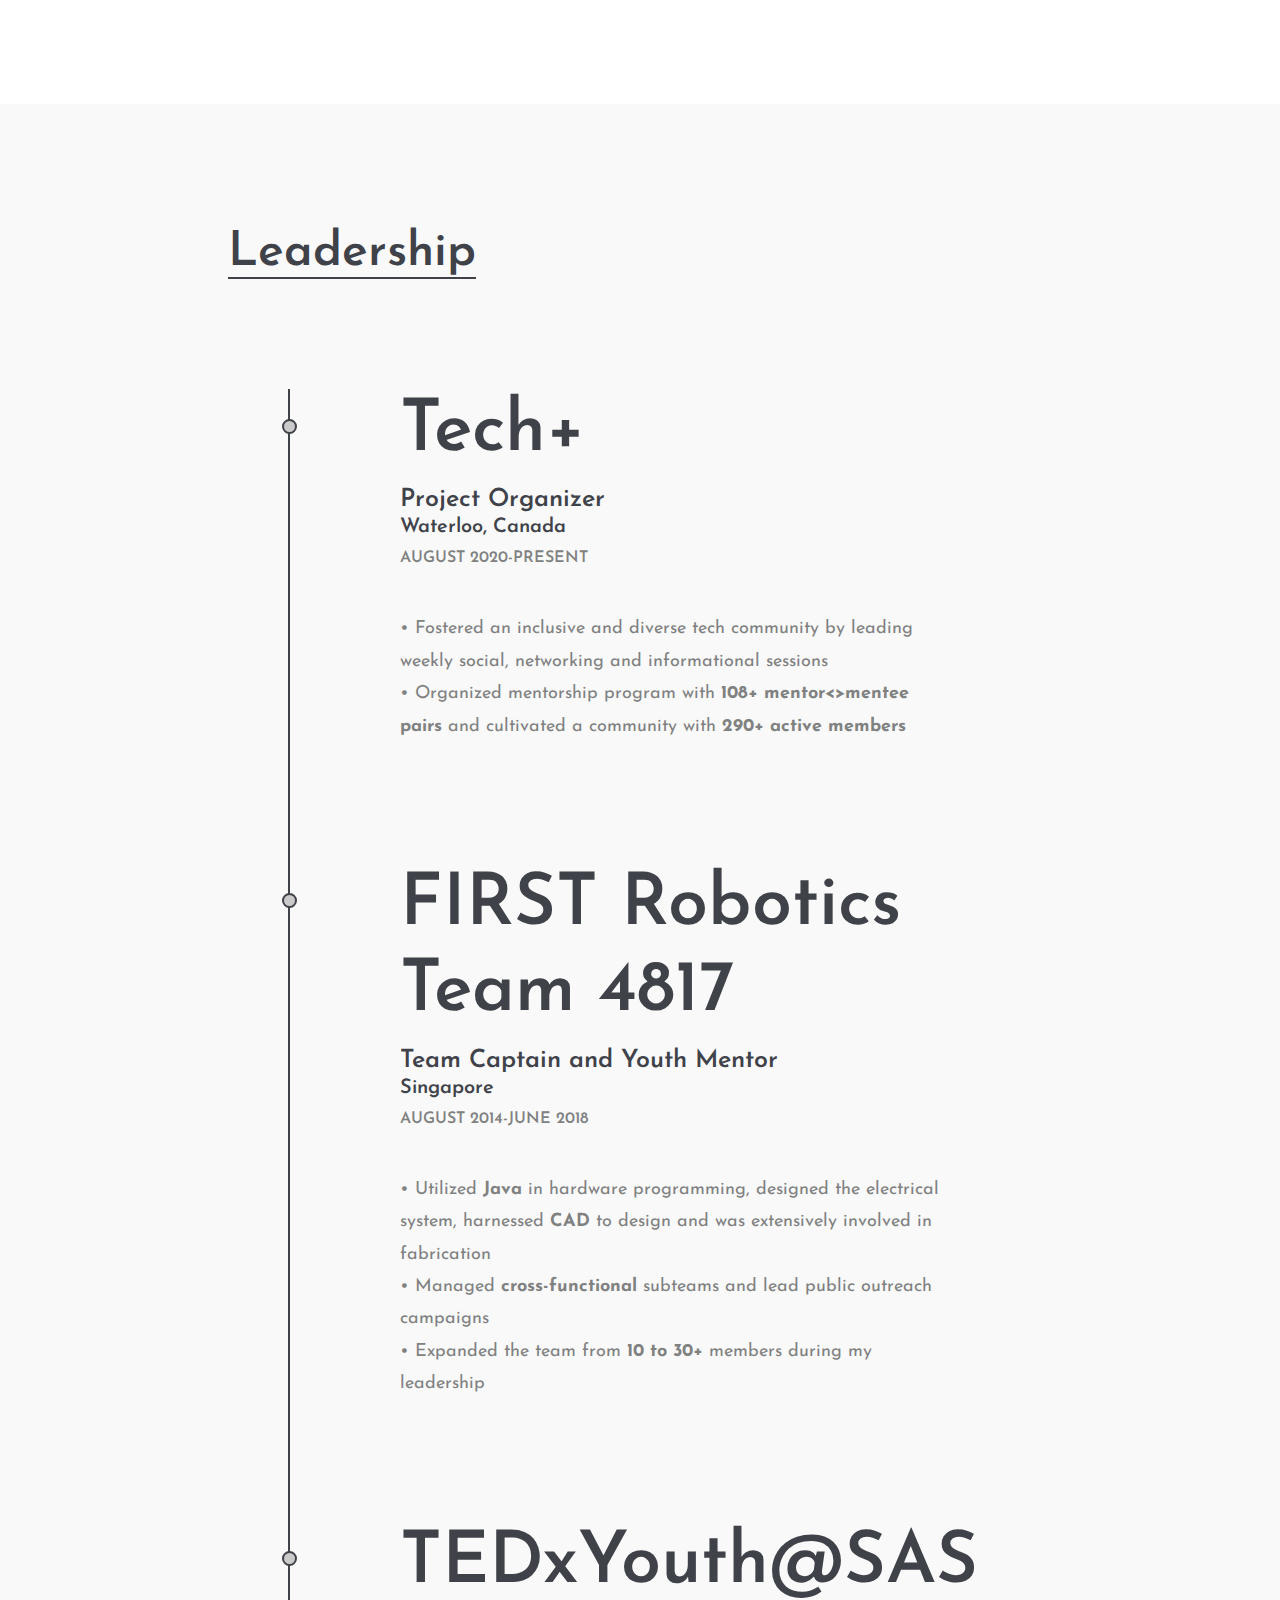
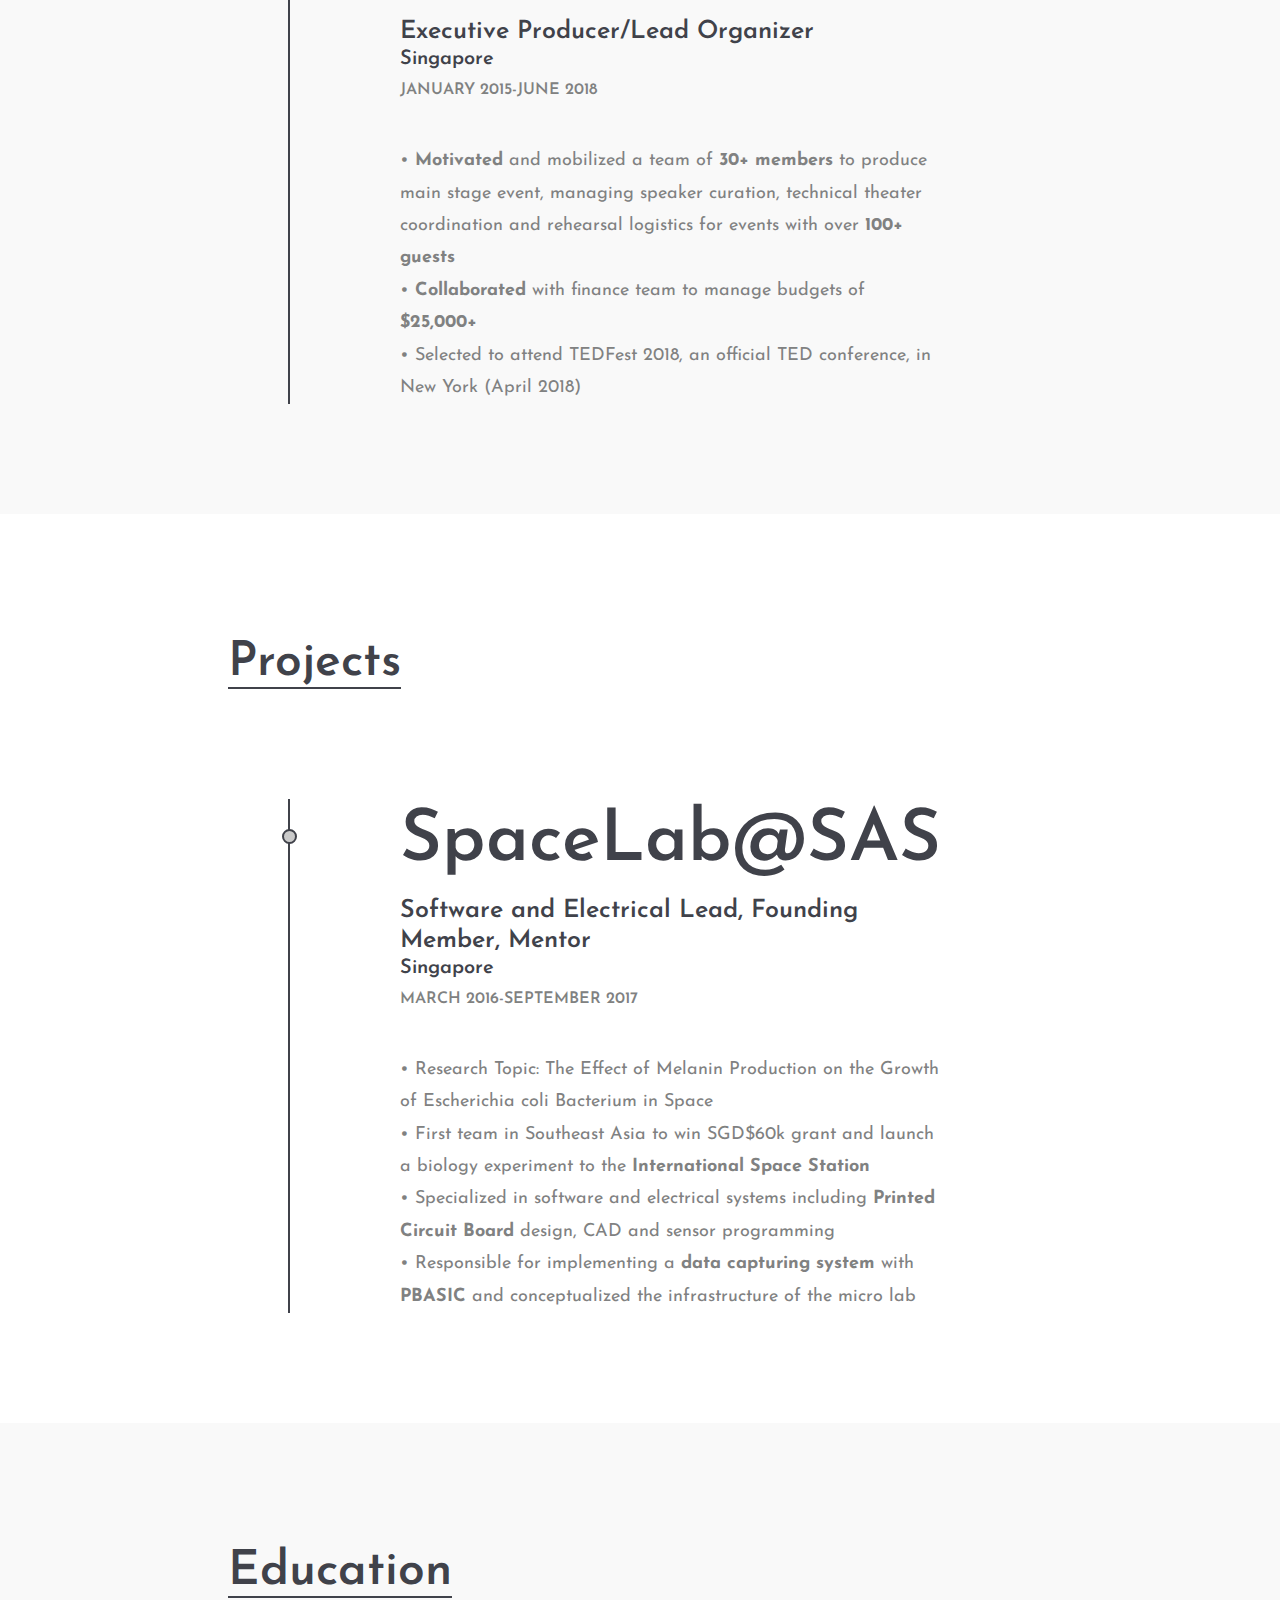
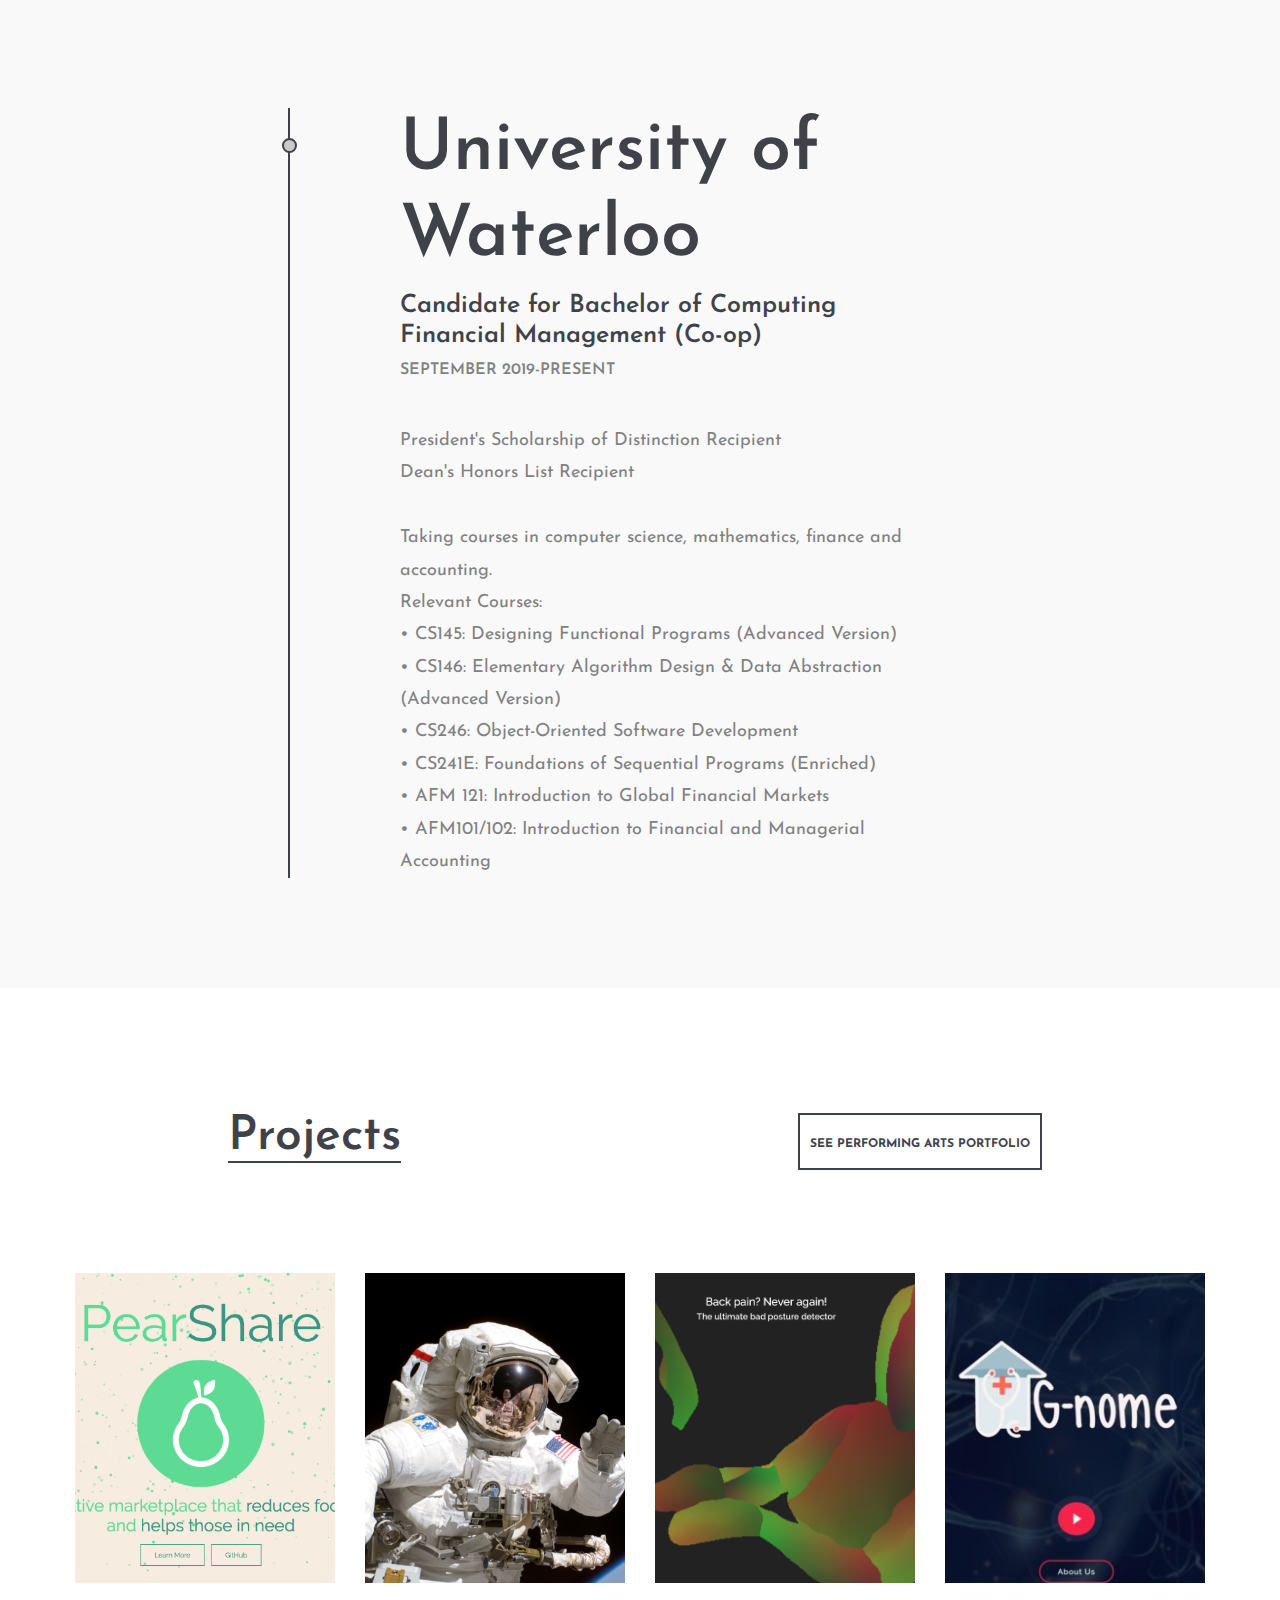
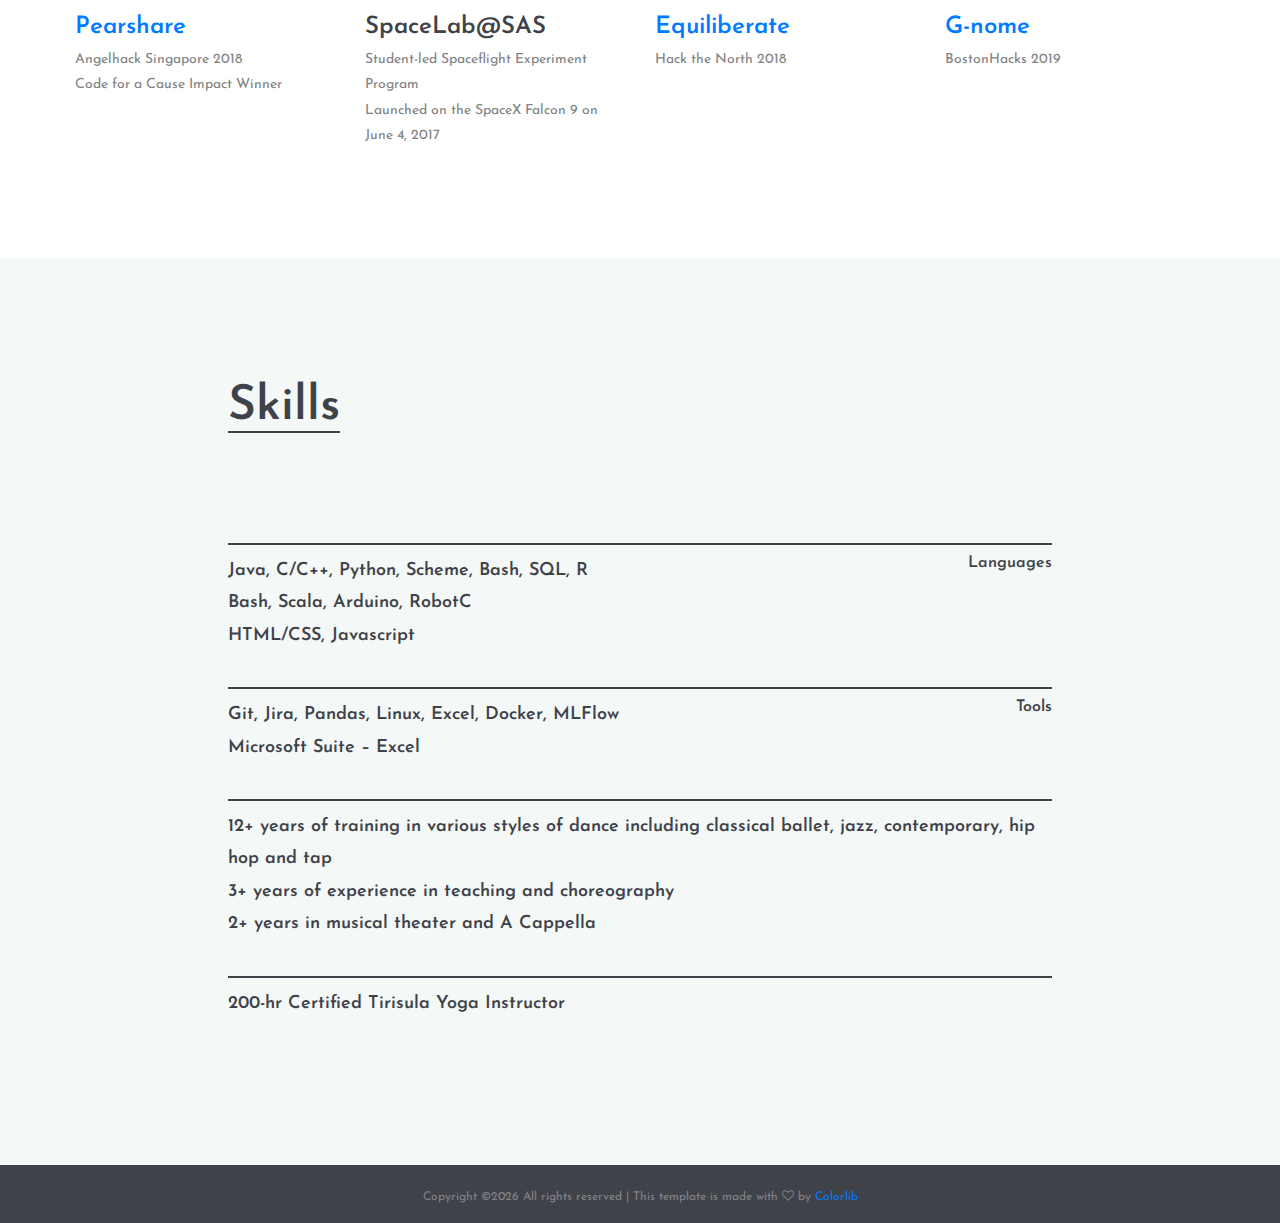
==== commit 51ecc5b8: "add R" ====
--- a/index.html
+++ b/index.html
@@ -316,7 +316,7 @@
 											<span>Languages</span>
 										</div>
 									</div>
-									<p>Java, C/C++, Python, Scheme, Bash, SQL</p>
+									<p>Java, C/C++, Python, Scheme, Bash, SQL, R</p>
 									<p>Bash, Scala, Arduino, RobotC</p>
 									<p>HTML/CSS, Javascript</p>
 	
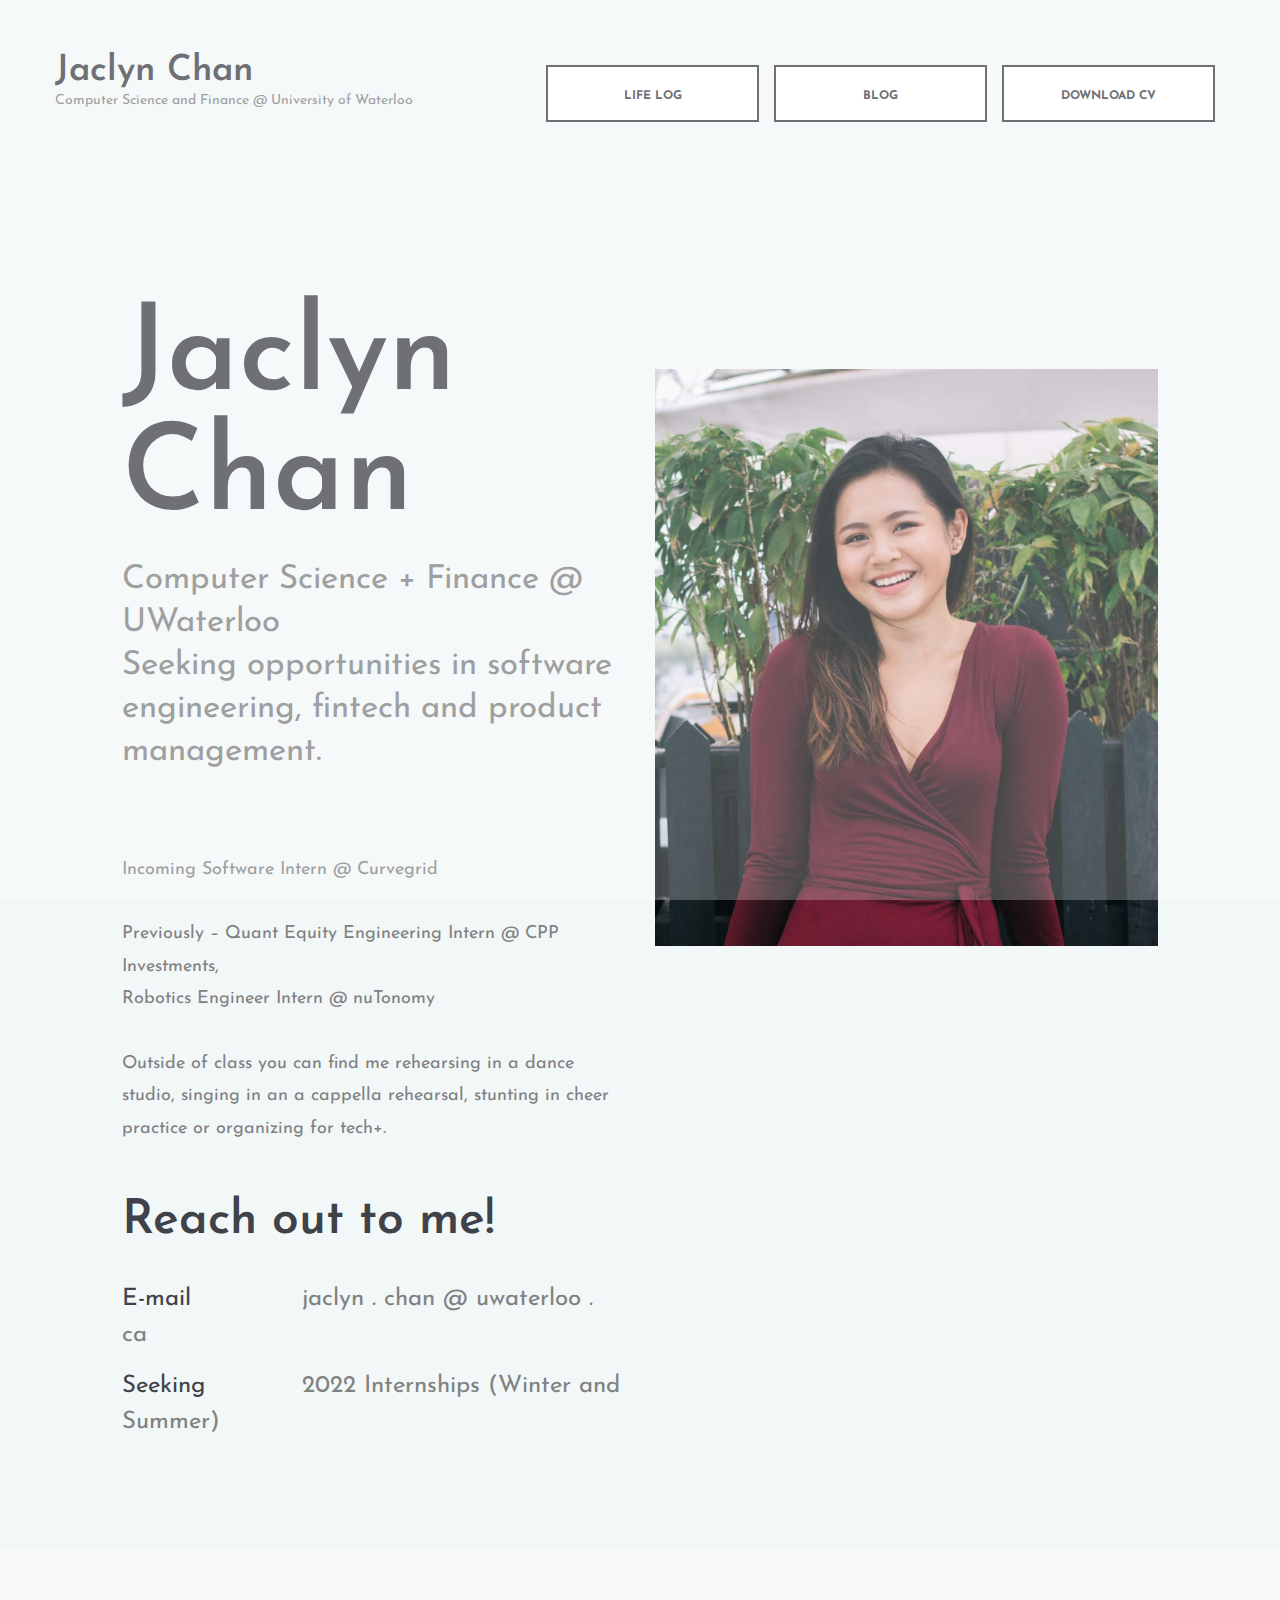
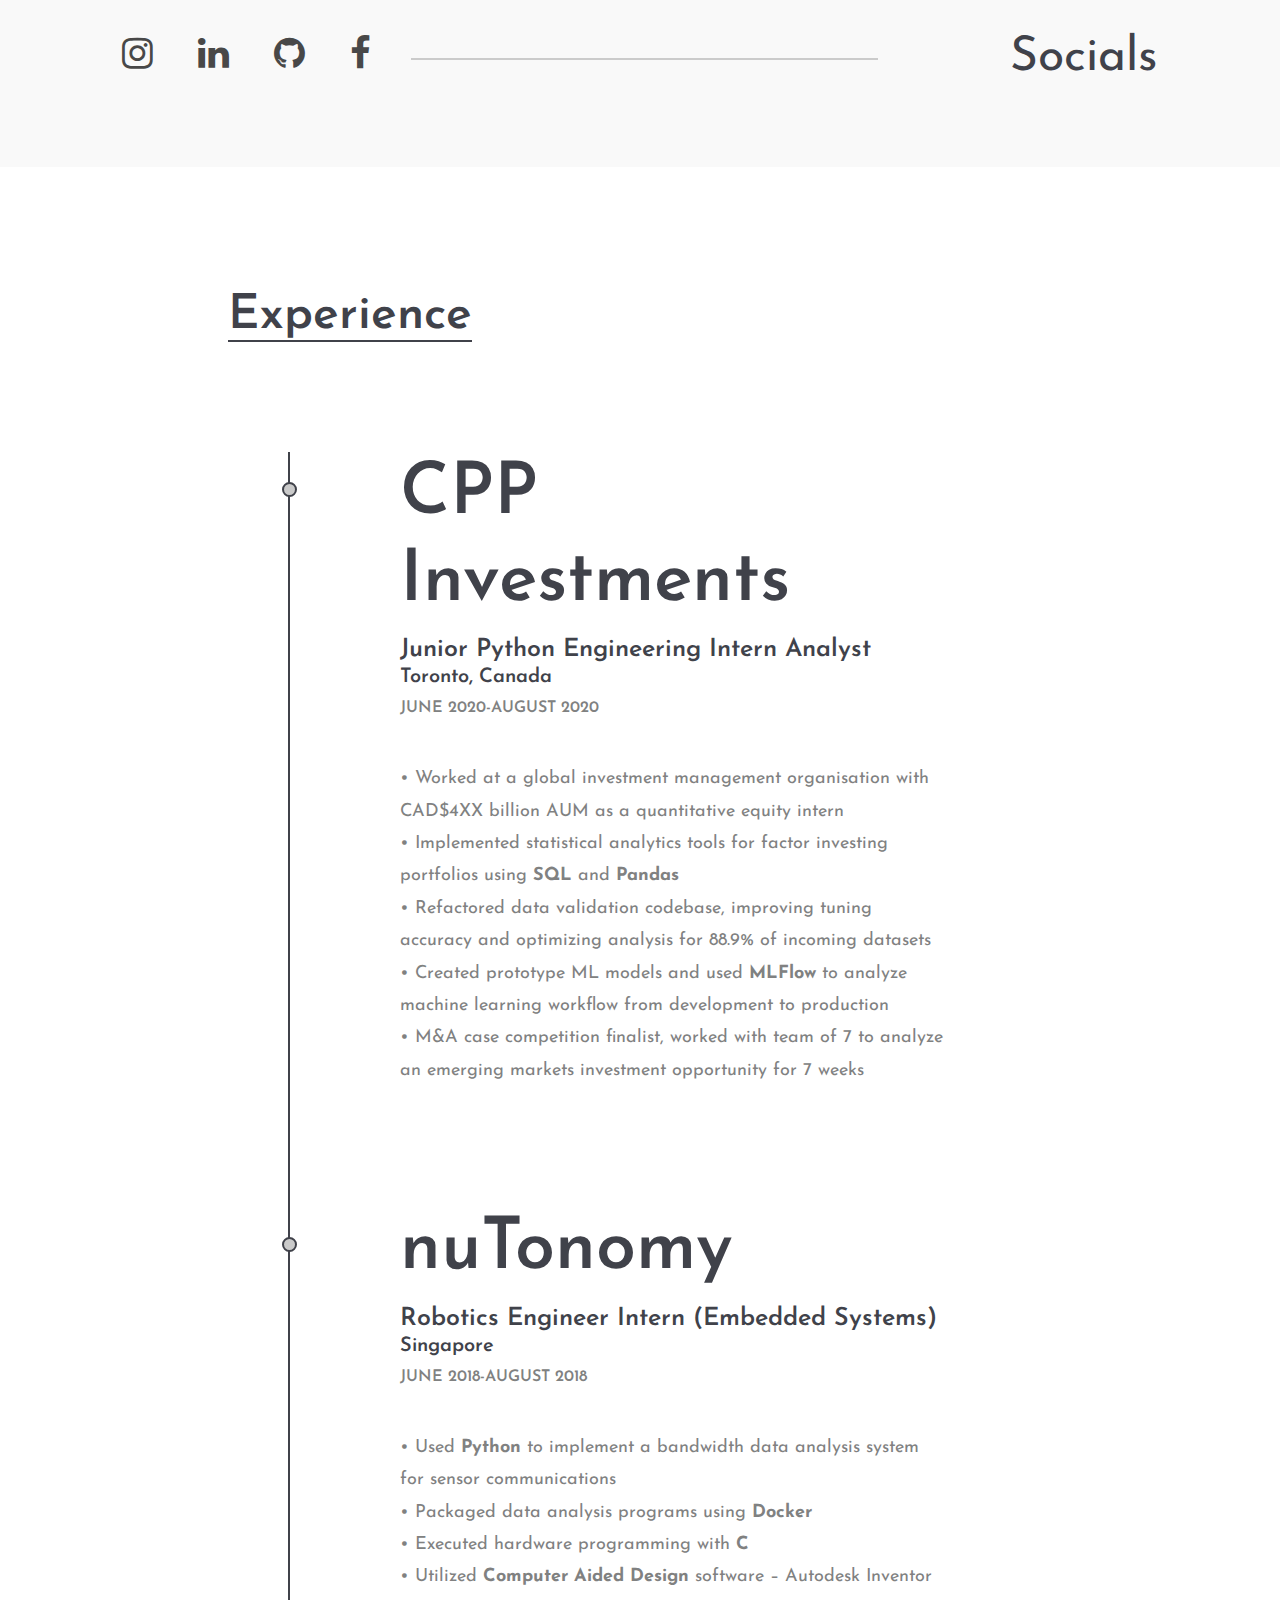
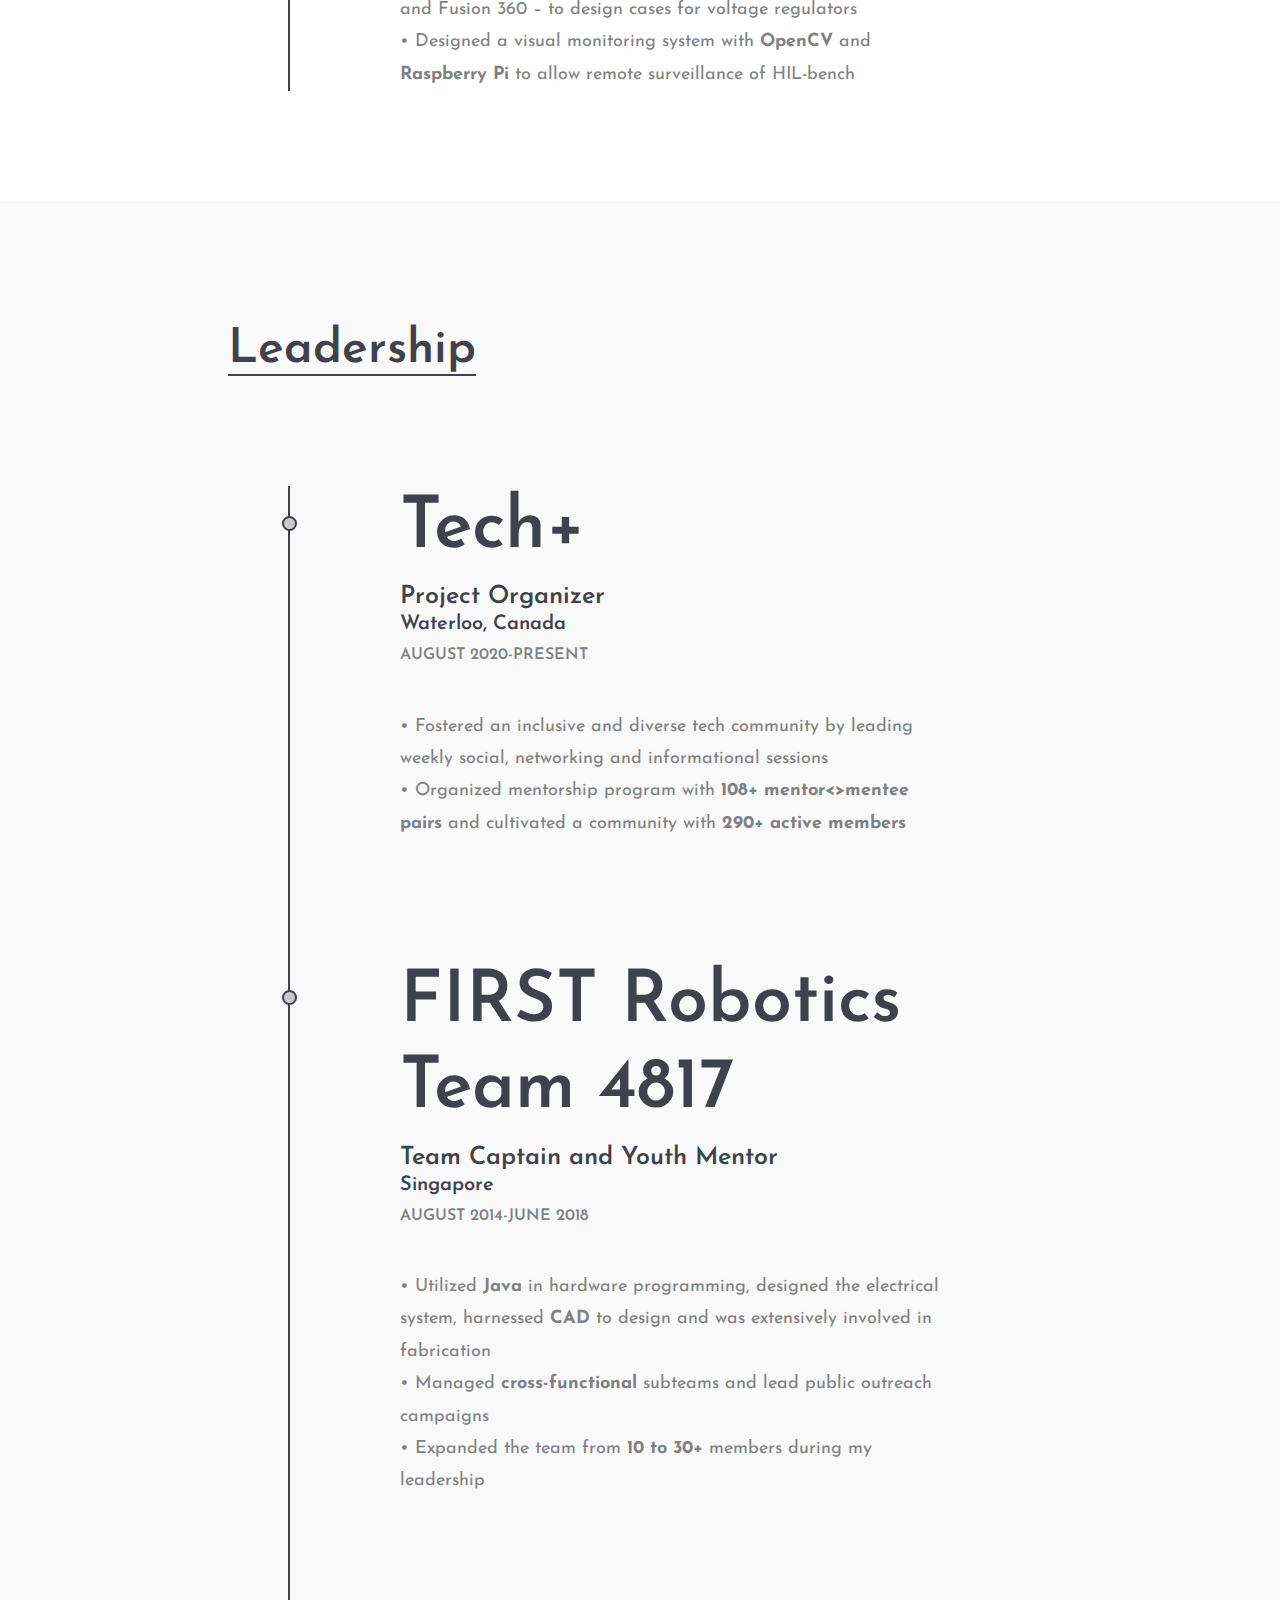
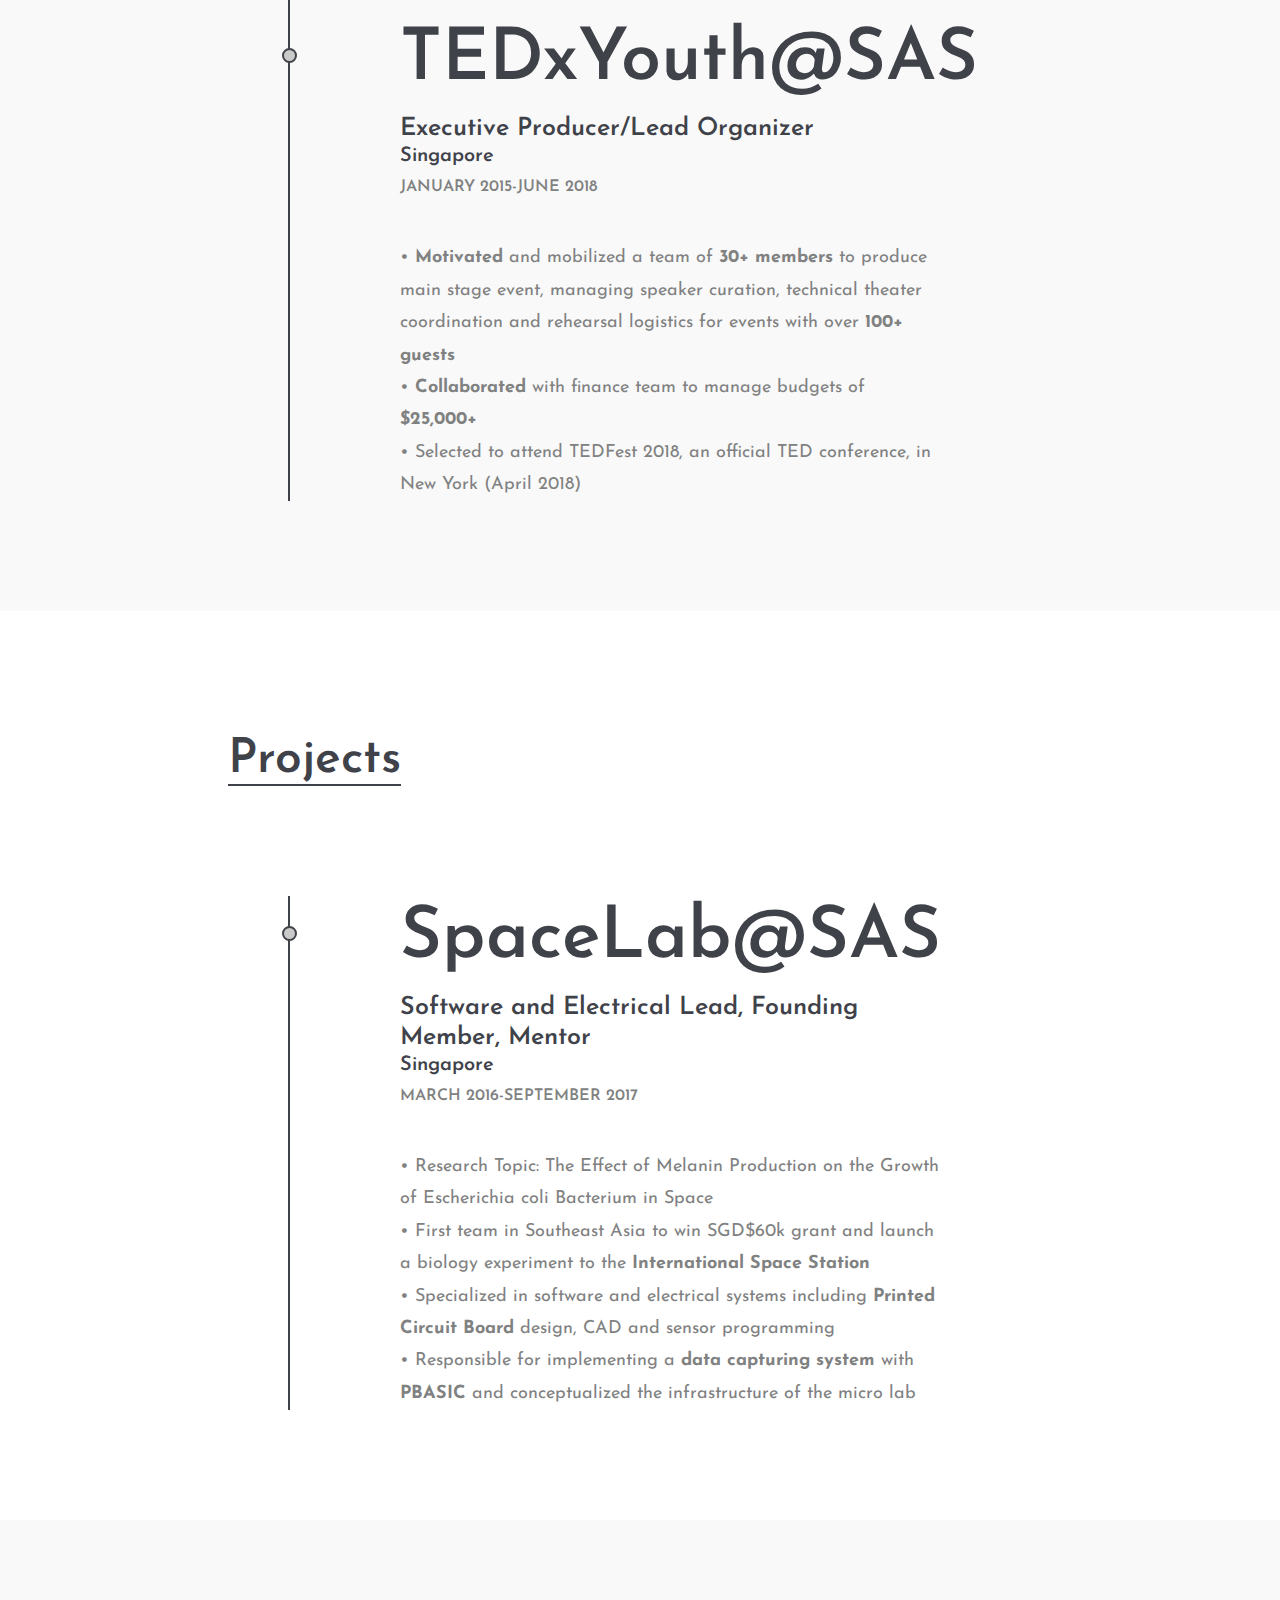
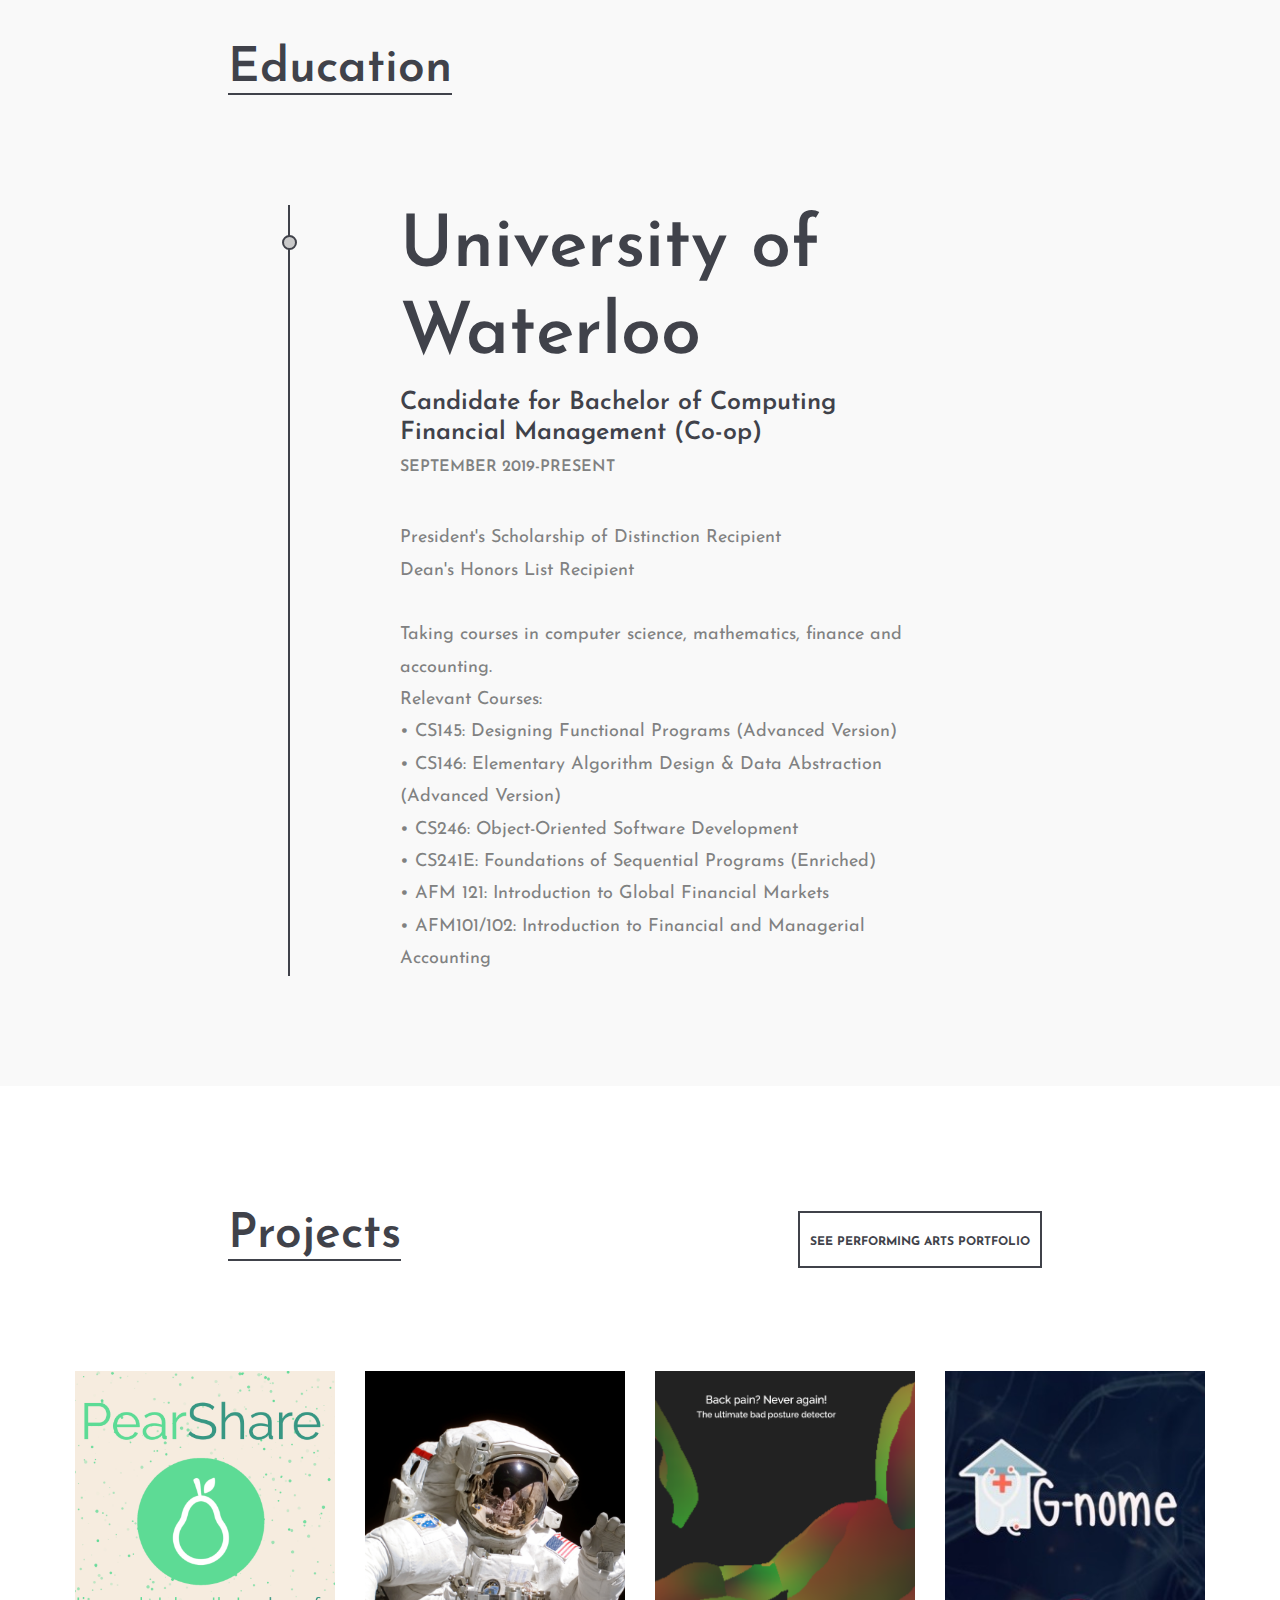
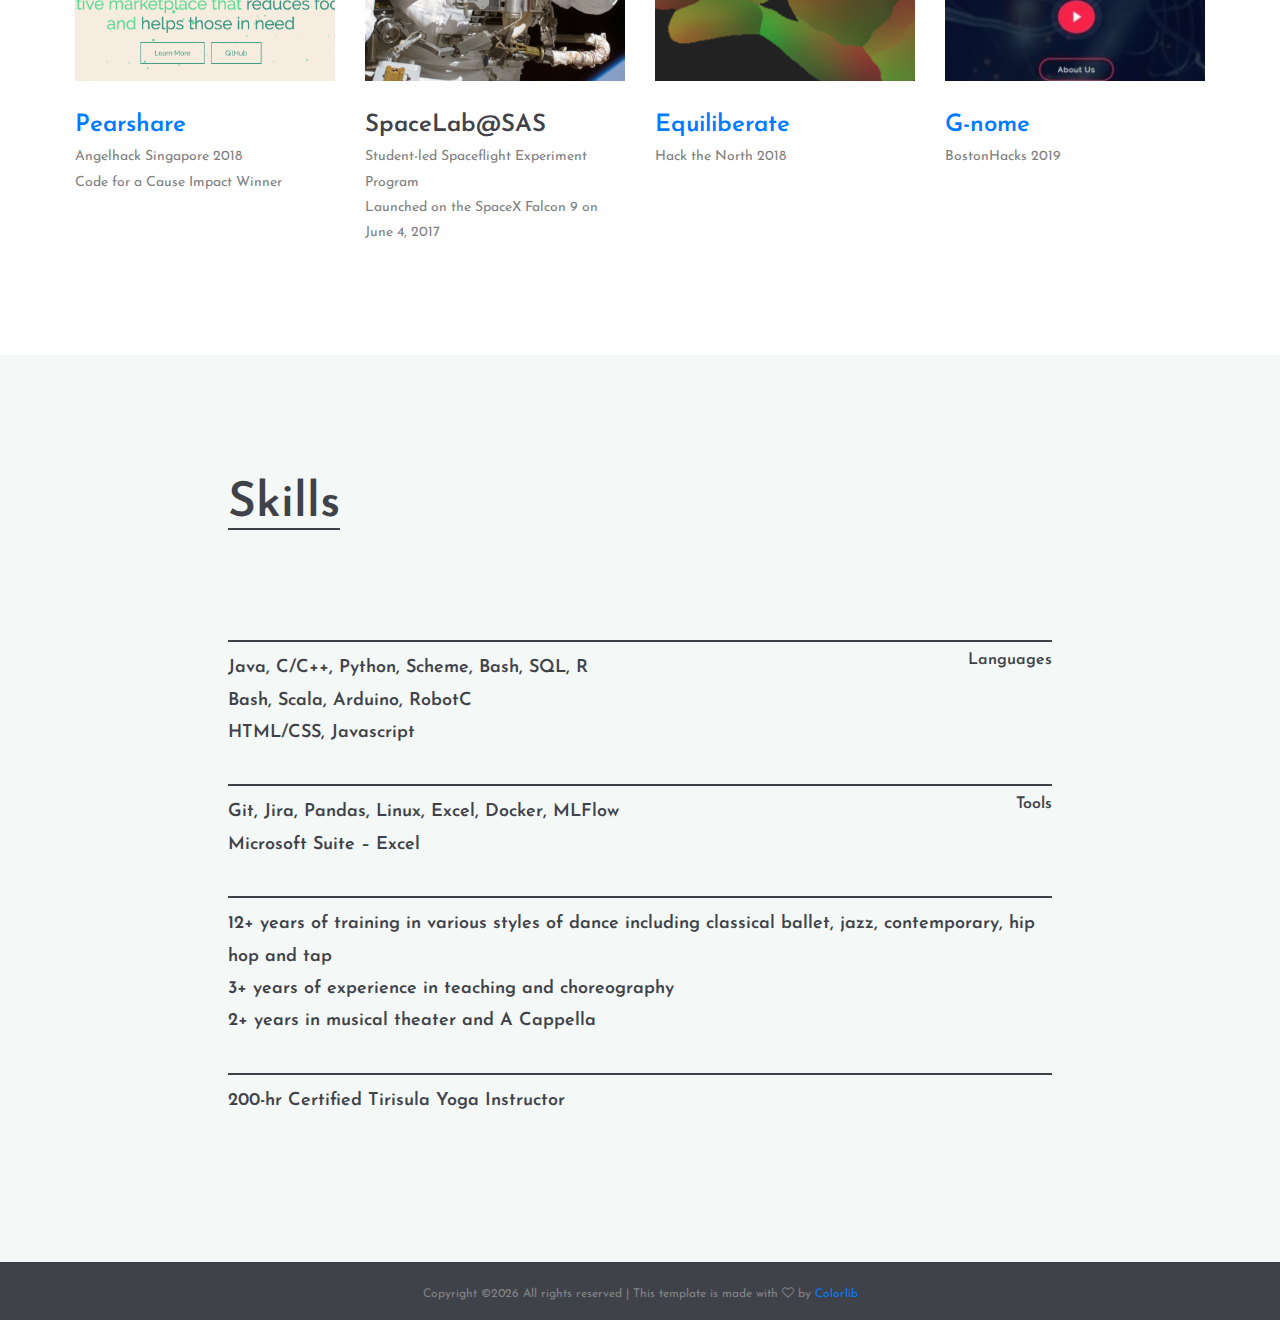
==== commit 343cf31a: "updated tagline" ====
--- a/index.html
+++ b/index.html
@@ -70,14 +70,16 @@
 								<p>Computer Science + Finance @ UWaterloo<br> Seeking opportunities in software engineering, fintech and product management.</p>
 
 								</div>
-								<p class="mb-5">Engineering Intern Analyst @ CPP Investments || Ex-Robotics Engineer Intern @ nuTonomy 
-									<br> <br>Outside of class you can find me singing in an a cappella rehearsal, rehearsing in a dance studio, stunting in cheer practice or organizing charity fashion shows. </p>
+								<p class="mb-5">
+									Incoming Software Intern @ Curvegrid <br>
+									<br>Previously – Quant Equity Engineering Intern @ CPP Investments, <br> Robotics Engineer Intern @ nuTonomy 
+									<br> <br>Outside of class you can find me rehearsing in a dance studio, singing in an a cappella rehearsal, stunting in cheer practice or organizing for tech+. </p>
 							<div class="hero-info">
 								<h2>Reach out to me!</h2>
 								<ul>
 									<!--- <li><span>Currently in</span>Singapore</li> -->
 									<li><span>E-mail</span>jaclyn . chan @ uwaterloo . ca</li>
-									<li><span>Seeking</span>2021 Internships (Winter and Summer)</li>
+									<li><span>Seeking</span>2022 Internships (Winter and Summer)</li>
 								</ul>
 							</div>
 						</div>
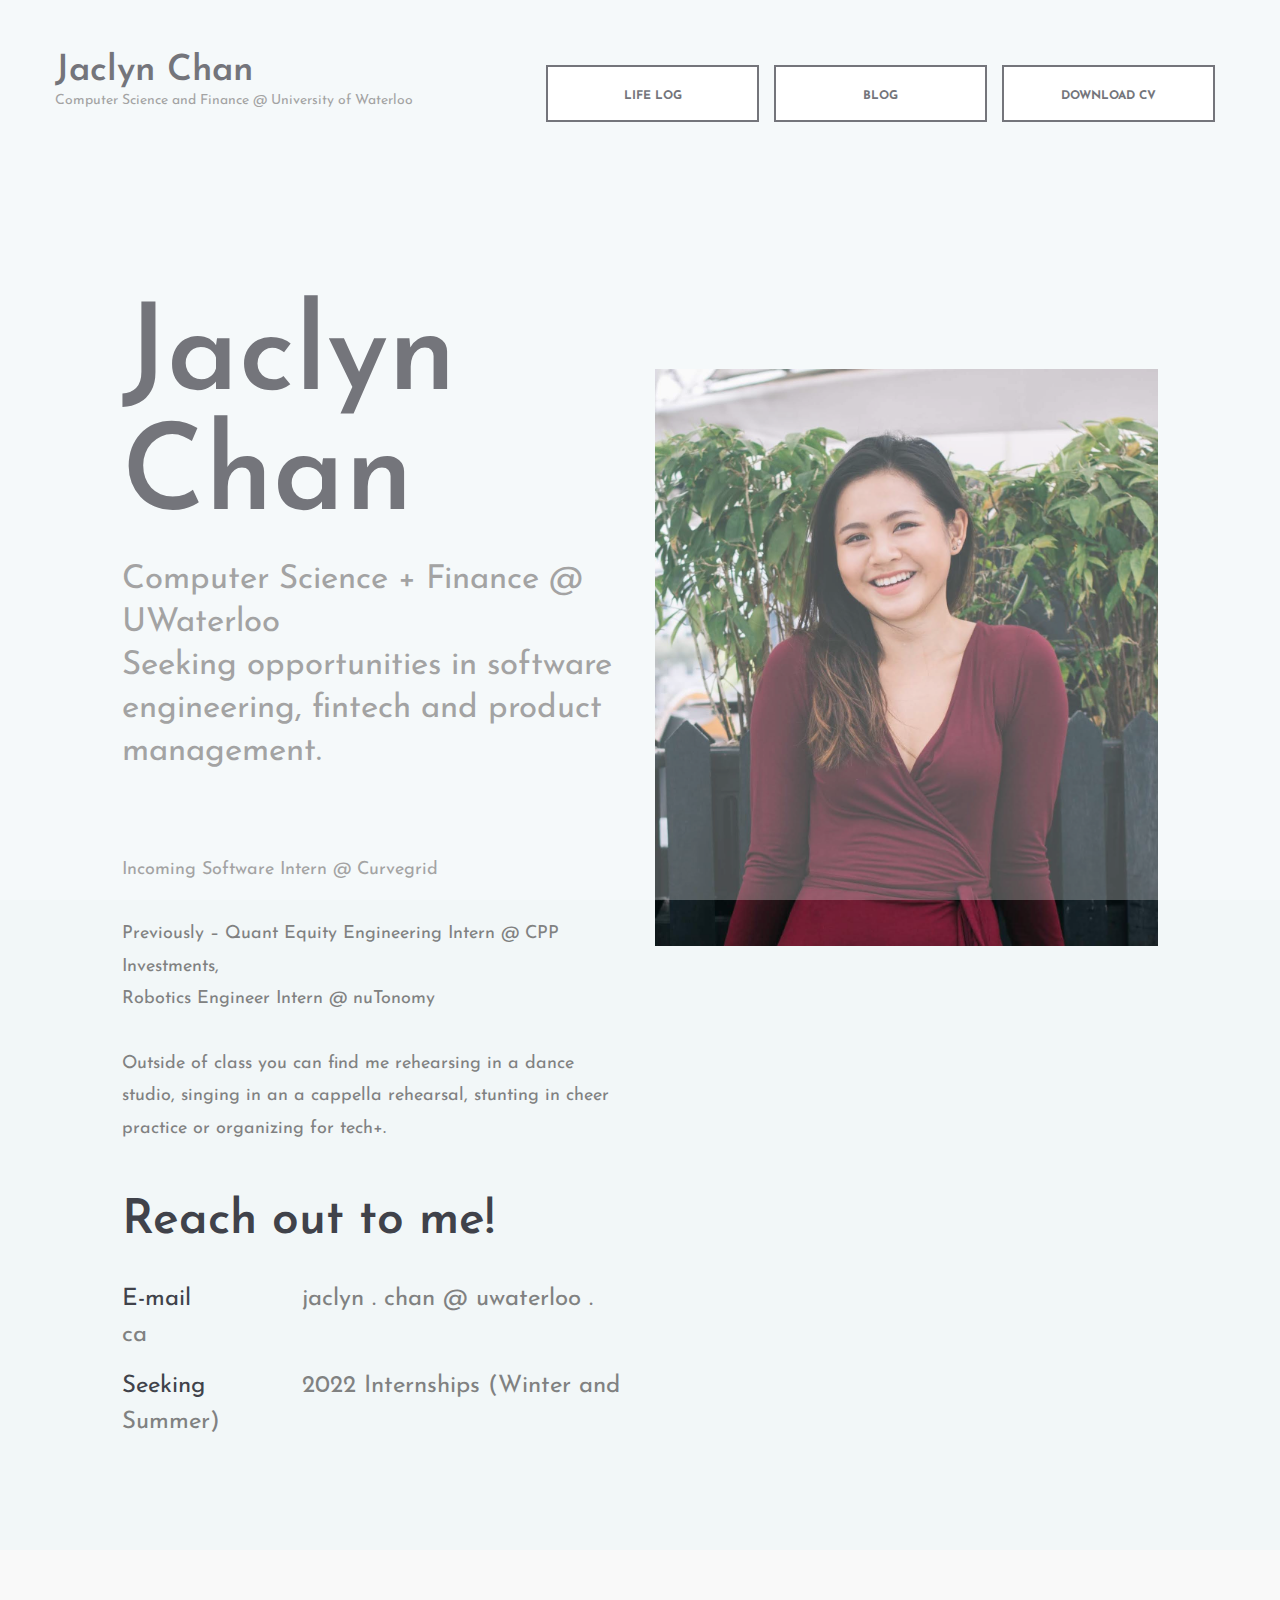
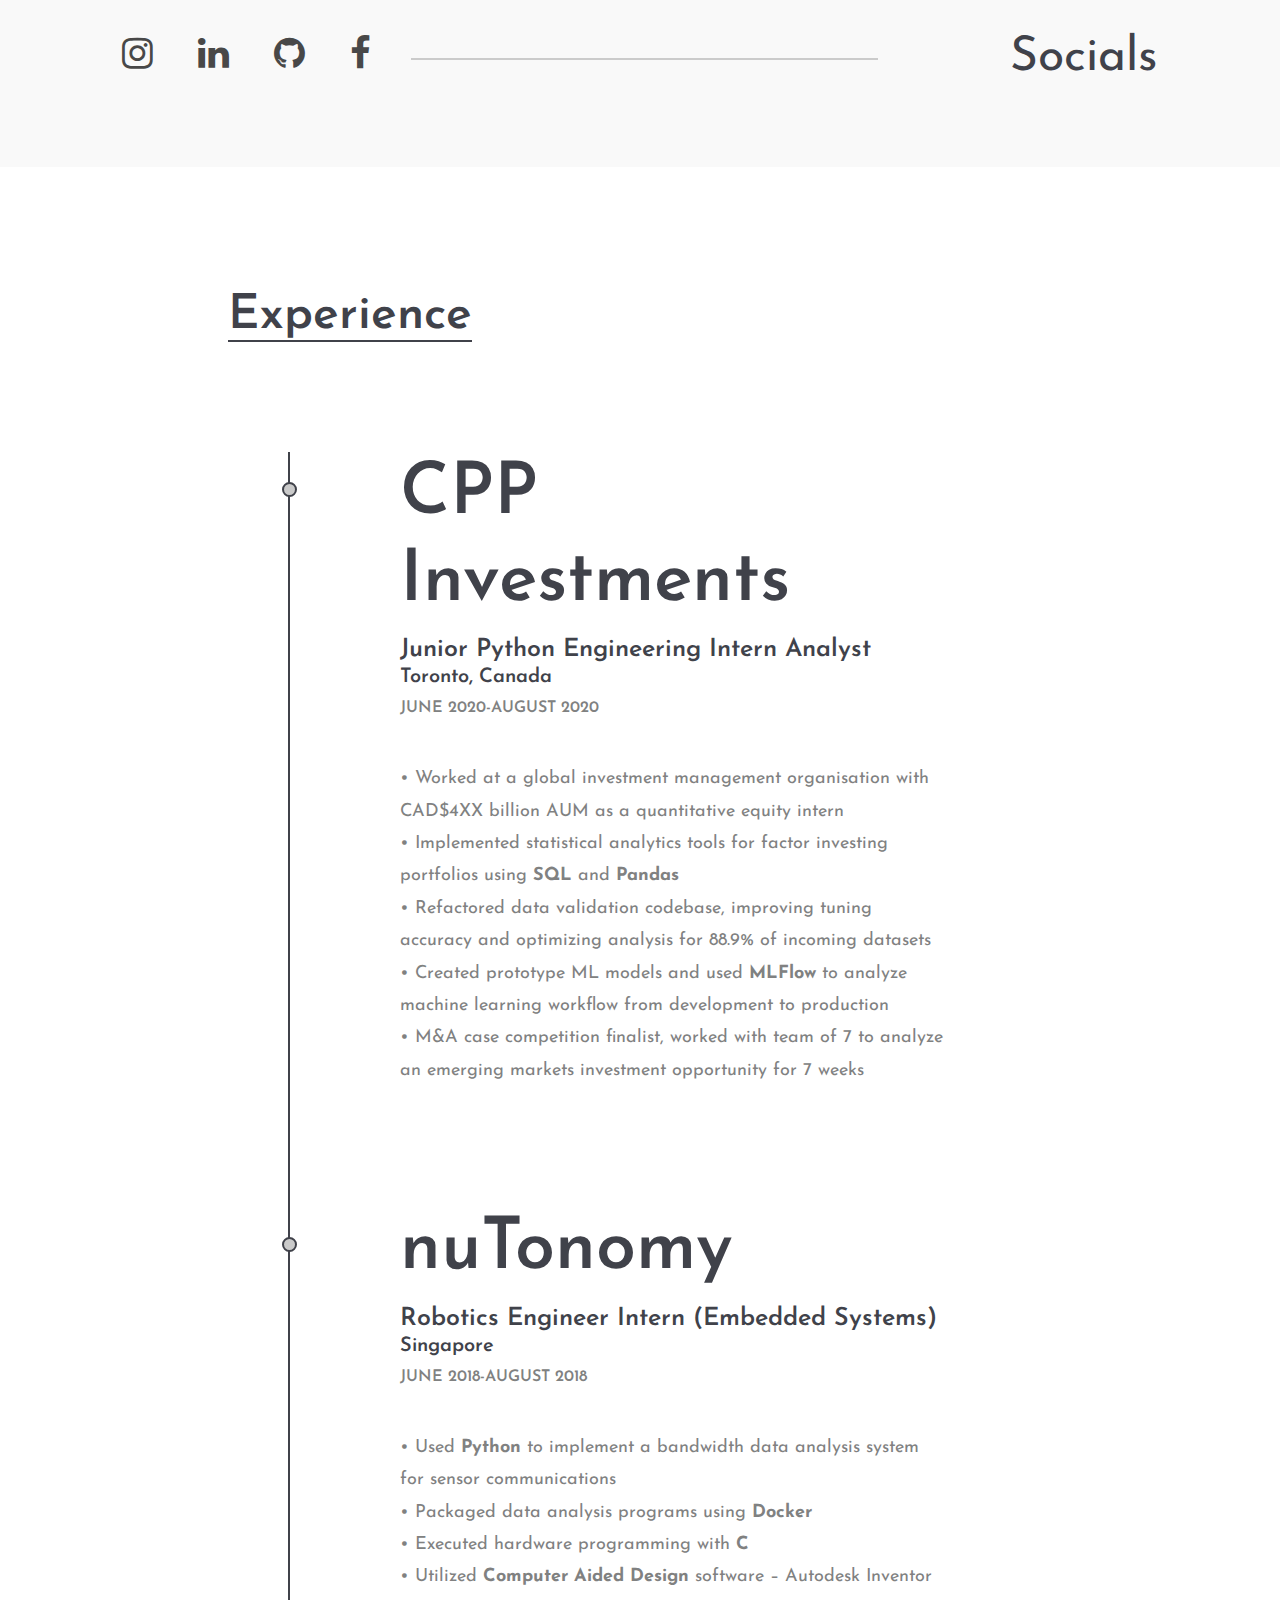
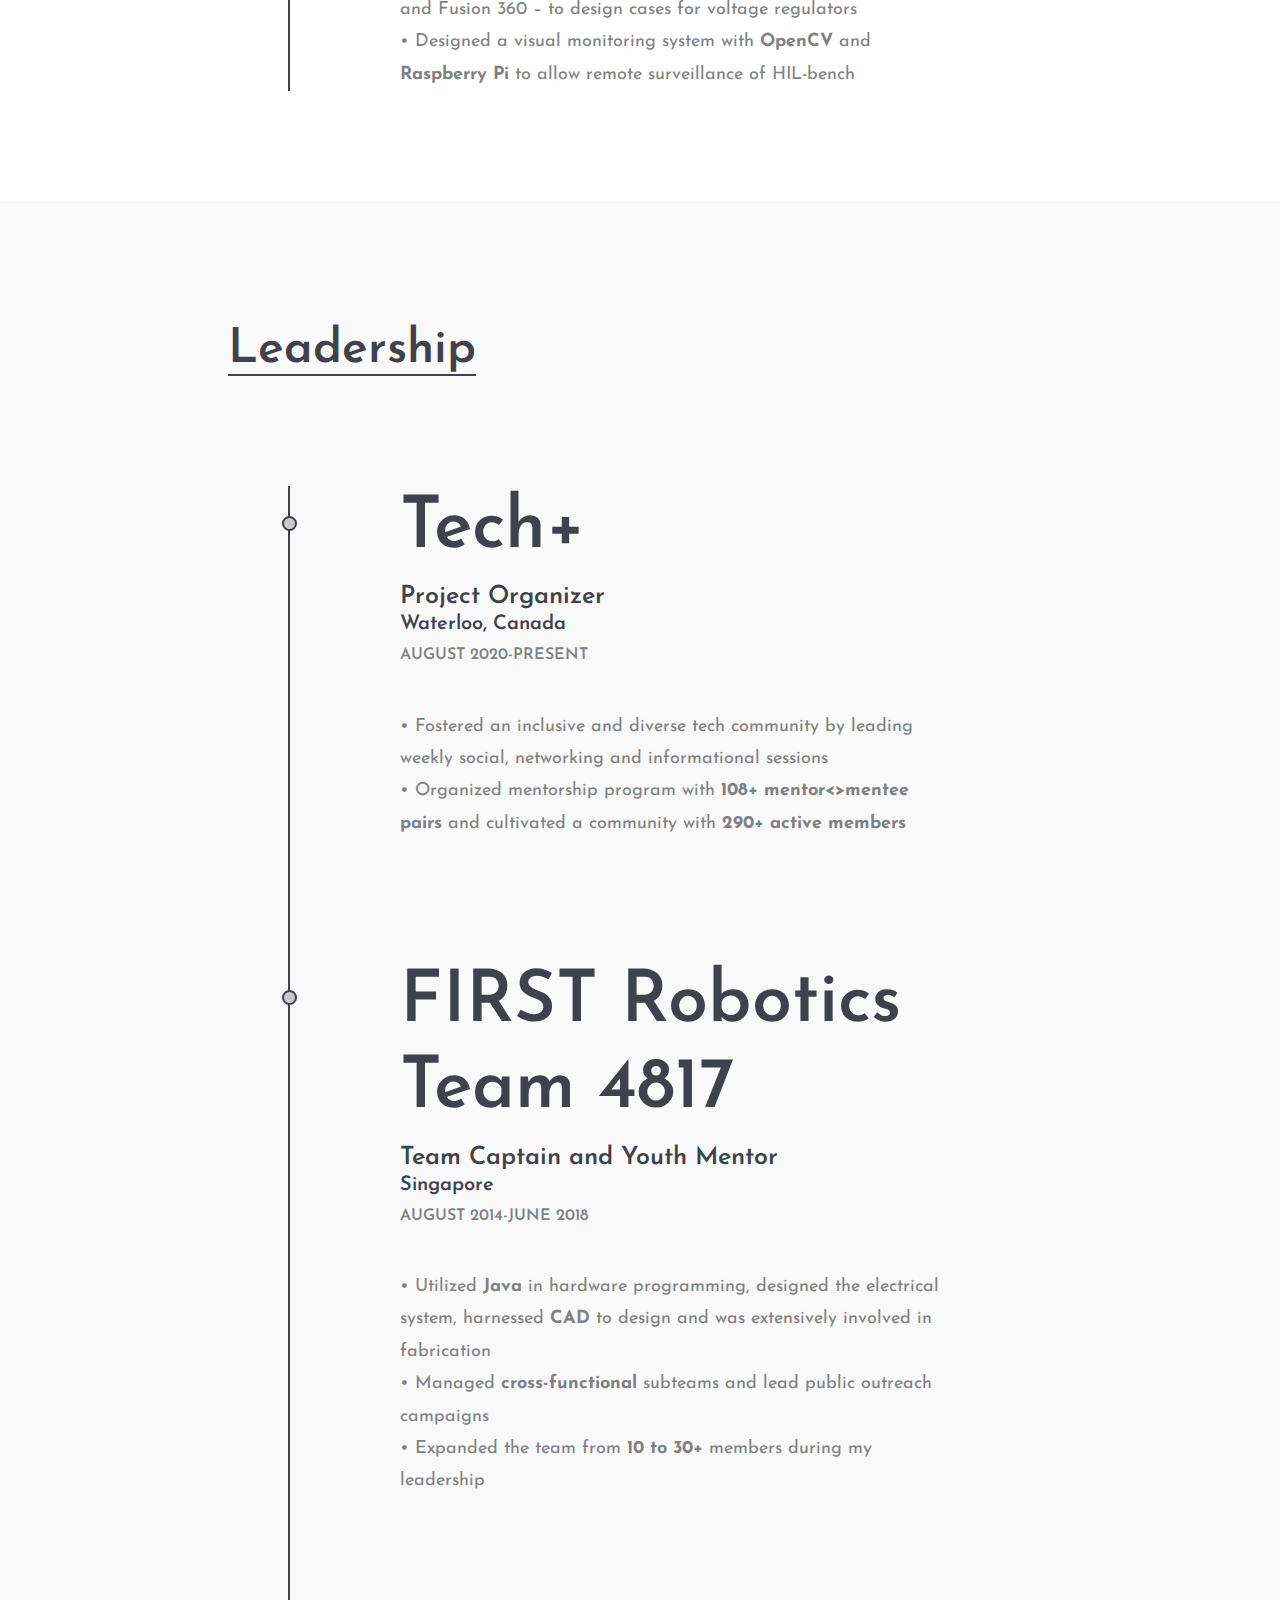
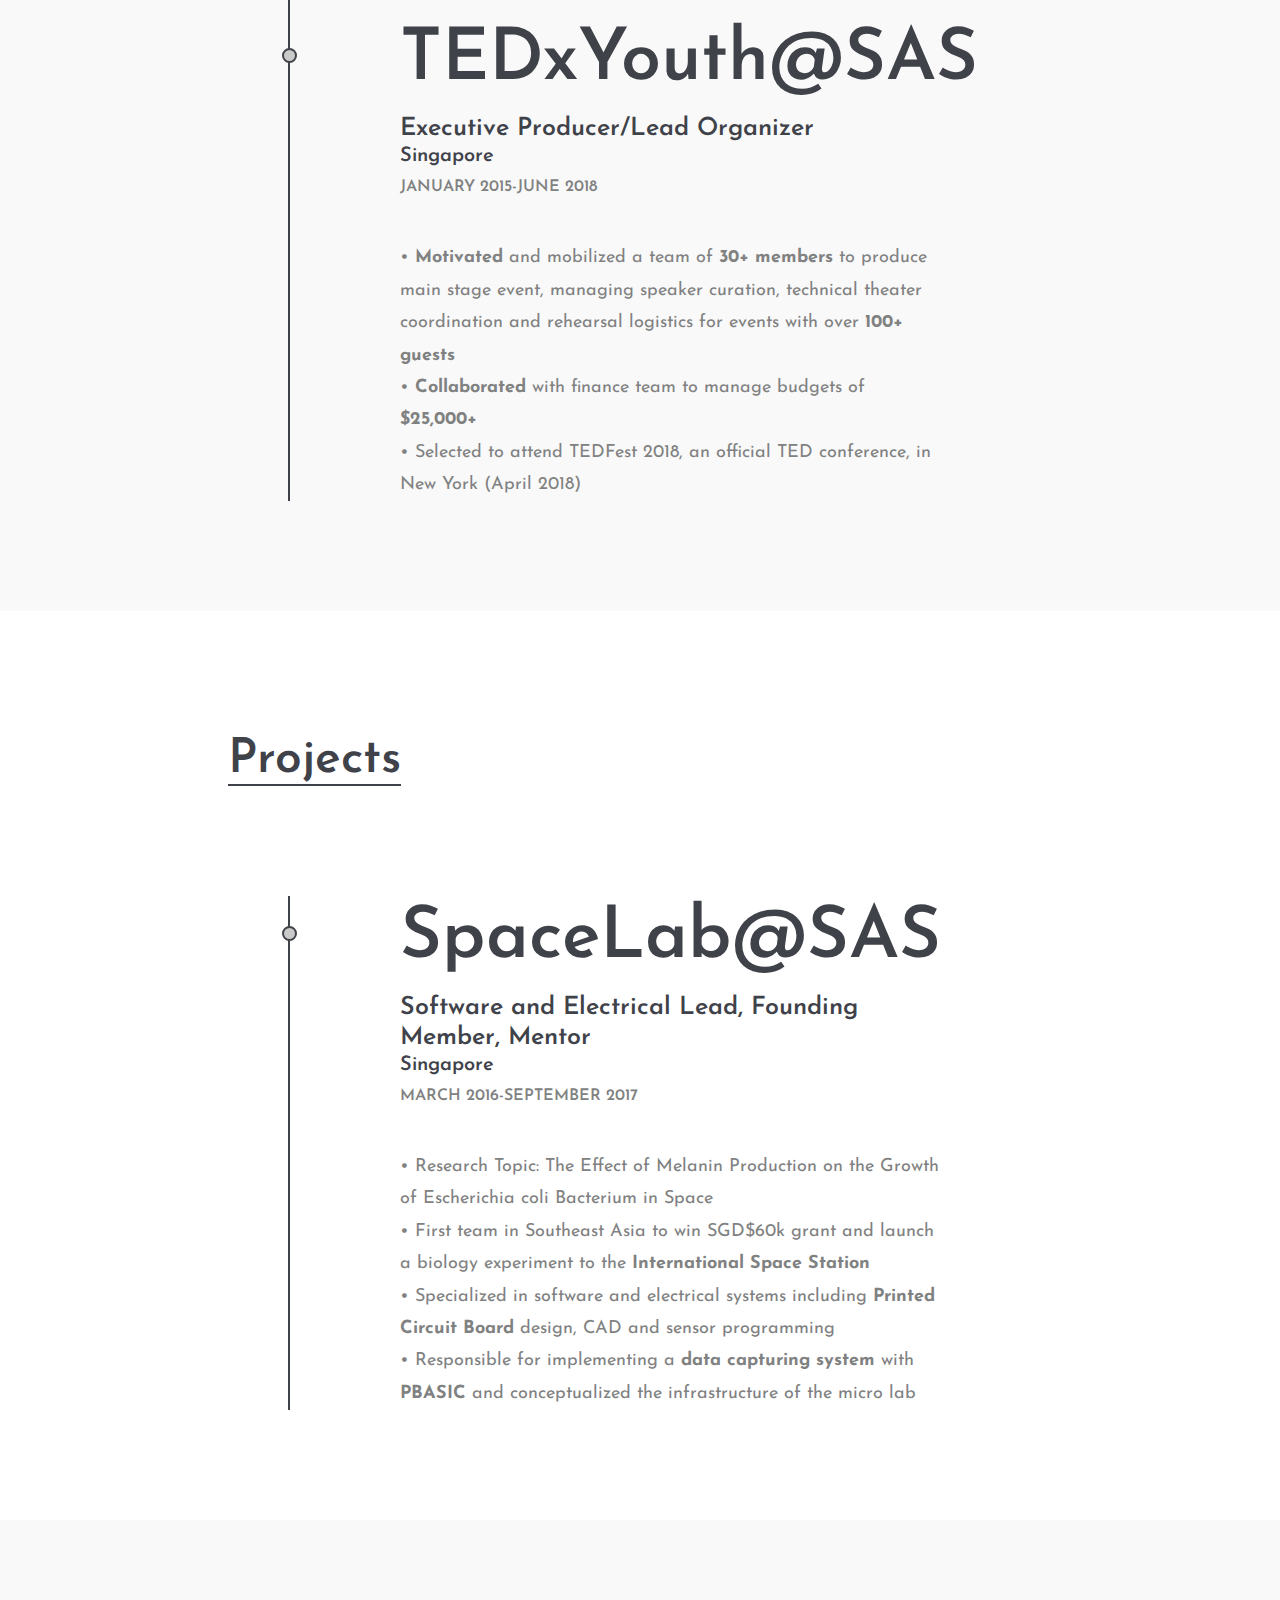
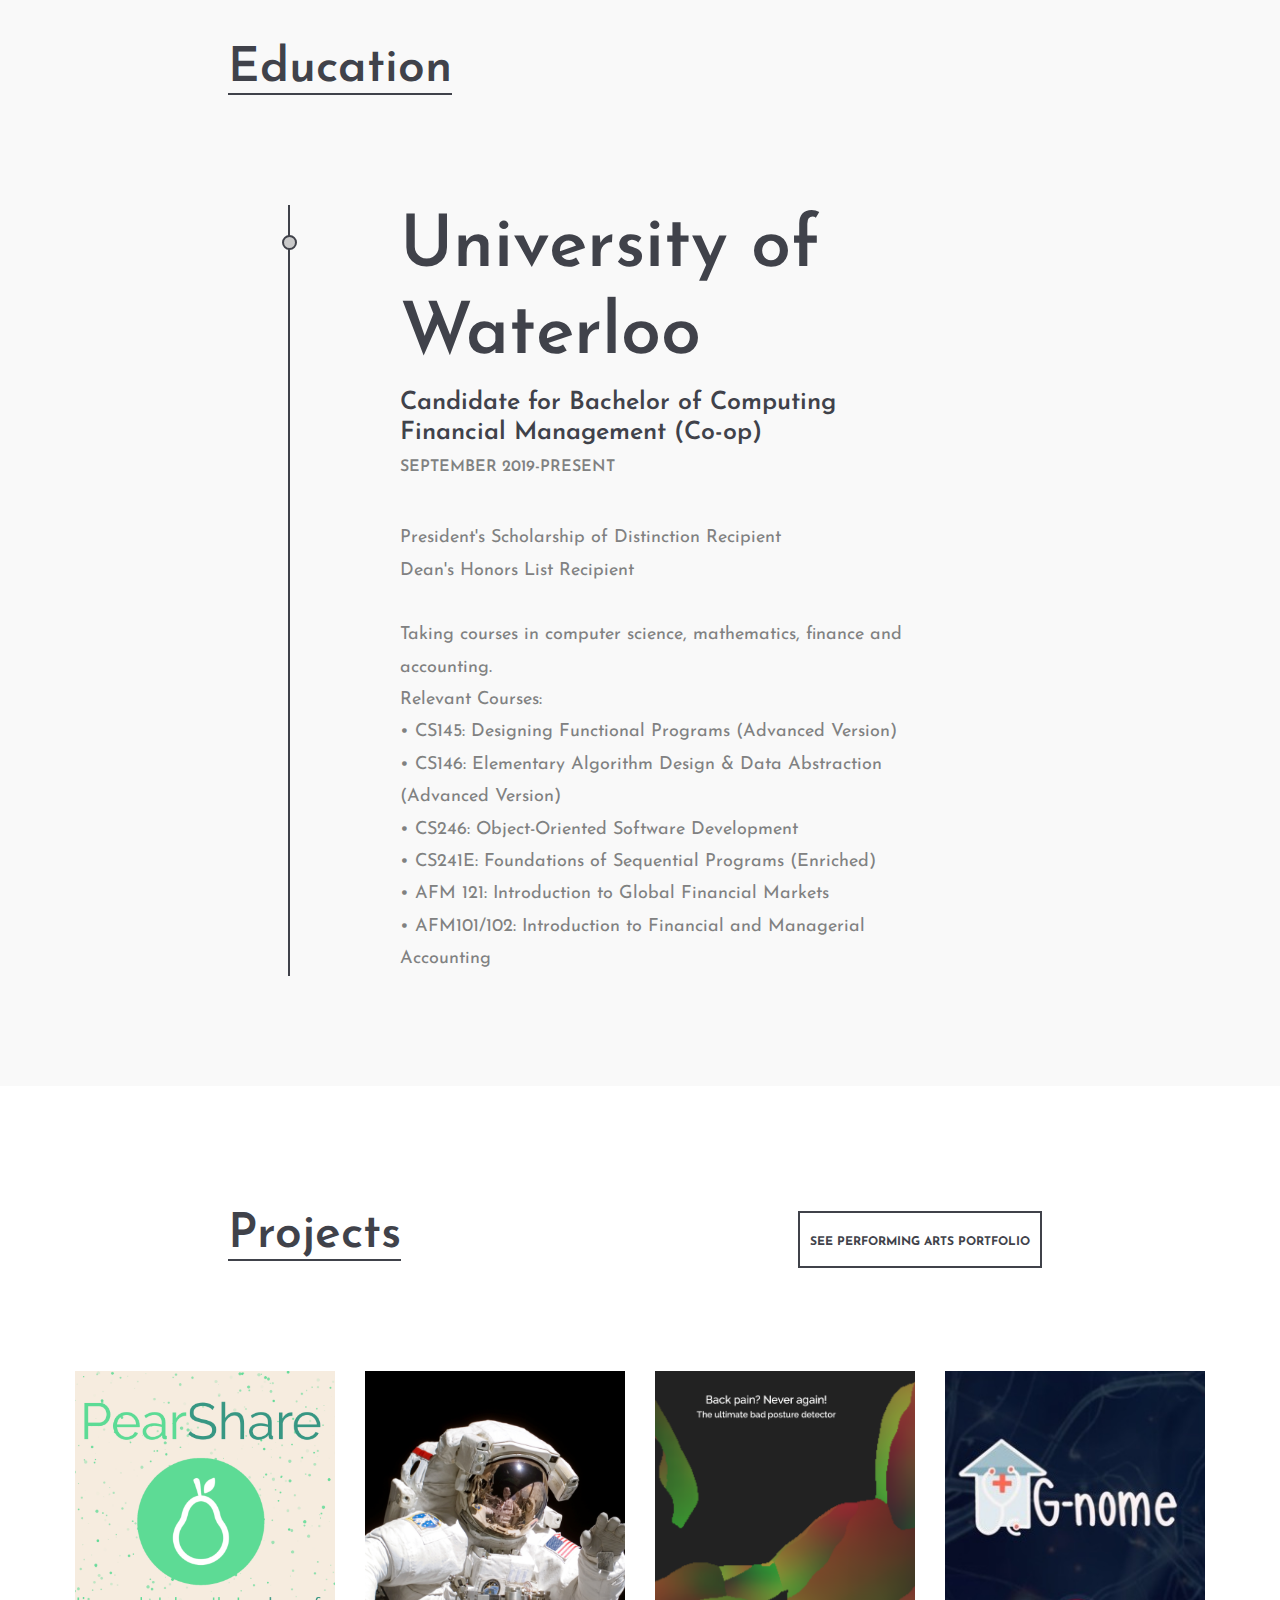
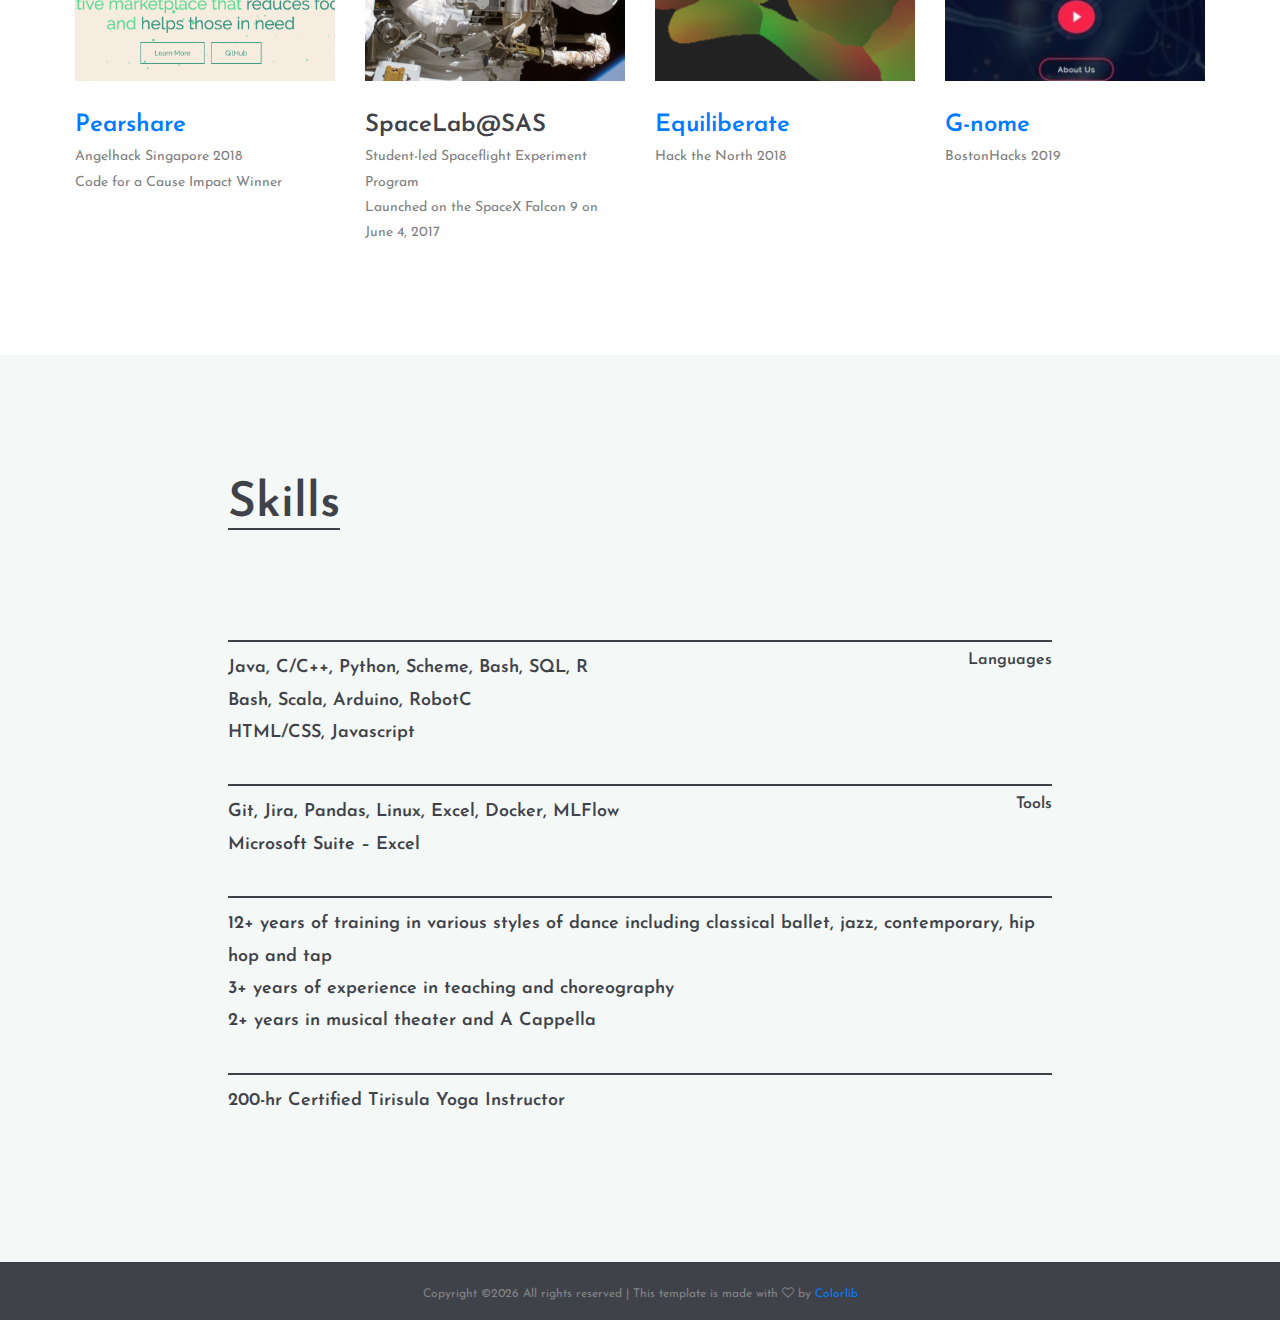
==== commit 110923d6: "update life log" ====
--- a/index.html
+++ b/index.html
@@ -271,7 +271,7 @@
 					<div class="col-xl-3 col-lg-6 col-md-6">
 						<div class="portfolio-item">
 							<a href="files/pearshare.png" class="set-bg port-pic" data-setbg="files/pearshare.png"></a>
-							<h2 href= "https://pearshare.github.io/" ><a href="https://pearshare.github.io">Pearshare</a></h2>
+							<h2 href= "https://pearshare.github.io/" ><a href="https://pearshare.github.io"target="_blank">Pearshare</a></h2>
 							<p>Angelhack Singapore 2018</p><p>Code for a Cause Impact Winner</p>
 						</div>
 					</div>
@@ -286,14 +286,14 @@
 					<div class="col-xl-3 col-lg-6 col-md-6">
 						<div class="portfolio-item">
 							<a href="files/equiliberate2.png" class="set-bg port-pic" data-setbg="files/equiliberate4.png"></a>
-							<h2><a href="https://devpost.com/software/htn2018">Equiliberate</a></h2>
+							<h2><a href="https://devpost.com/software/htn2018"target="_blank">Equiliberate</a></h2>
 							<p>Hack the North 2018</p>
 						</div>
 					</div>
 					<div class="col-xl-3 col-lg-6 col-md-6">
 						<div class="portfolio-item">
 							<a href="files/G-nomelogo.jpg" class="set-bg port-pic" data-setbg="files/G-nomelogo.jpg"></a>
-							<h2><a href="https://devpost.com/software/g-nome-6d3x8p">G-nome</a></h2>
+							<h2><a href="https://devpost.com/software/g-nome-6d3x8p"target="_blank">G-nome</a></h2>
 							<p>BostonHacks 2019</p>
 						</div>
 					</div>
